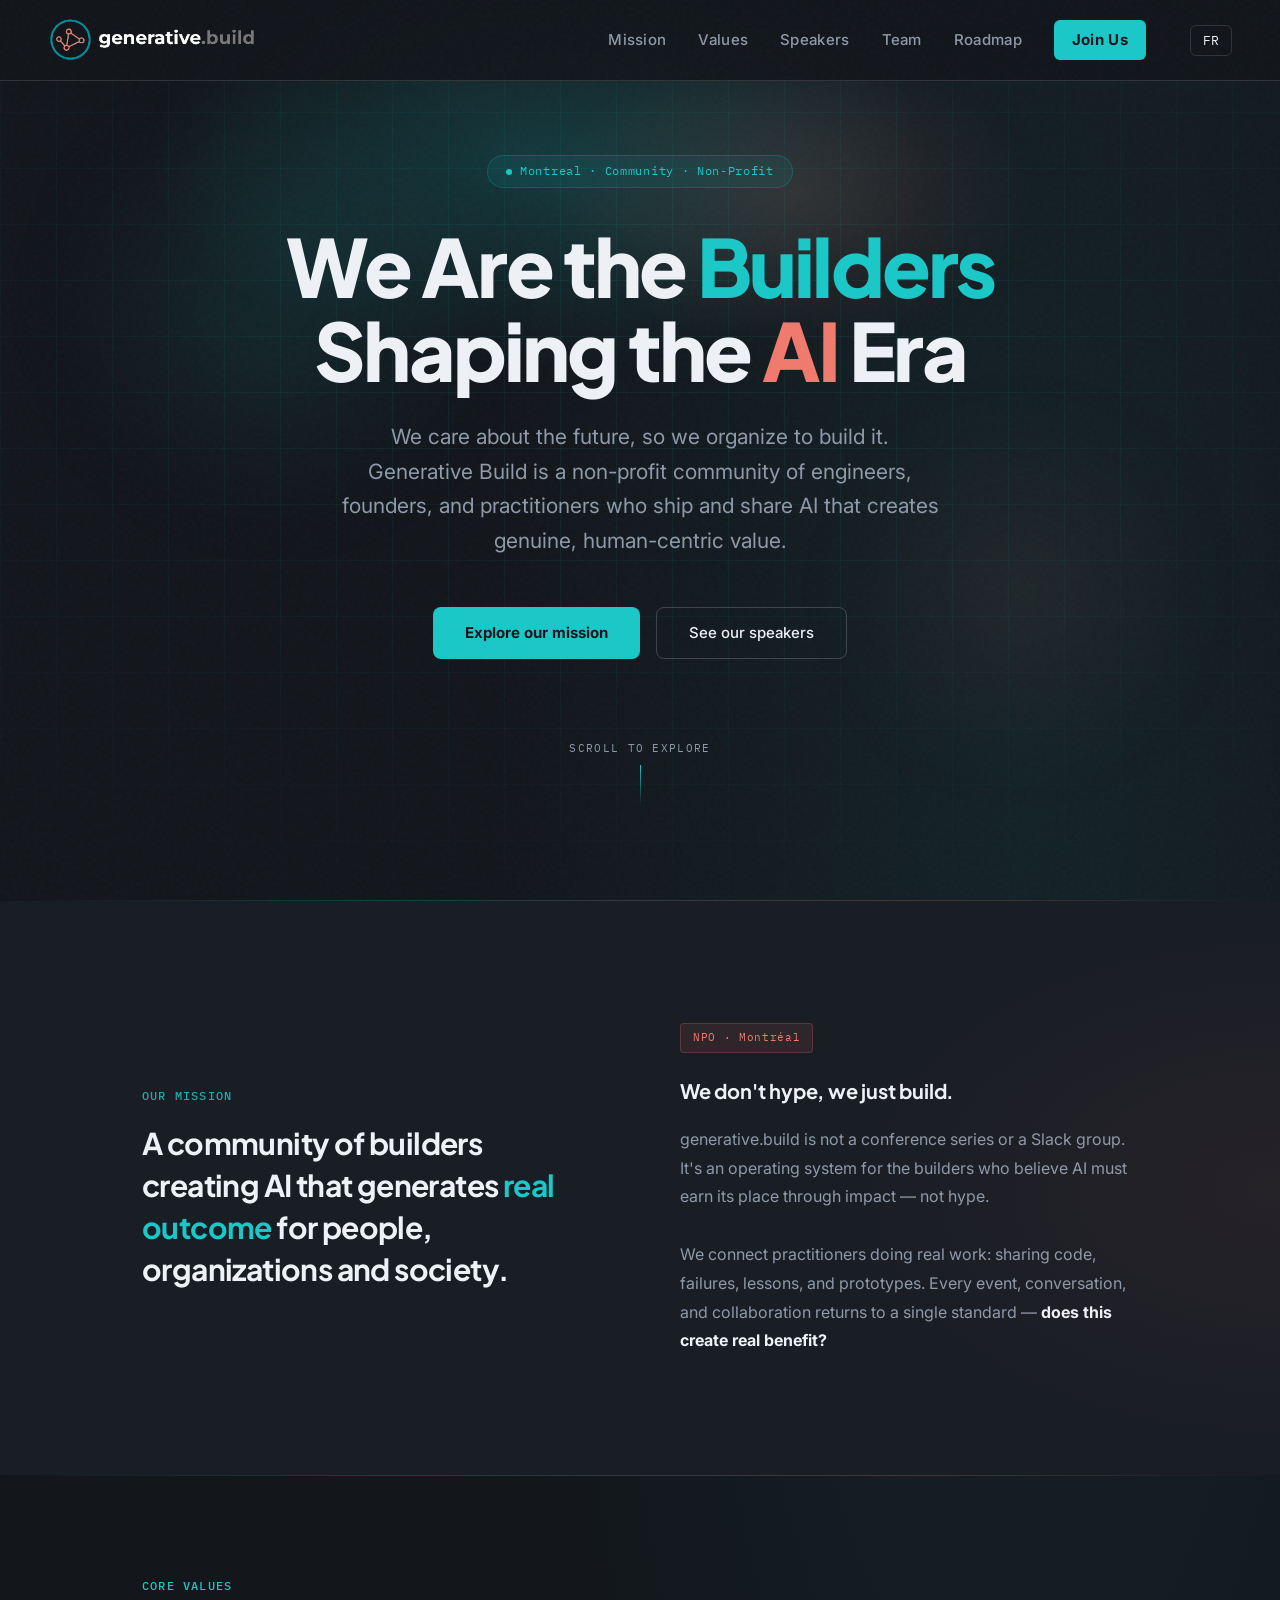
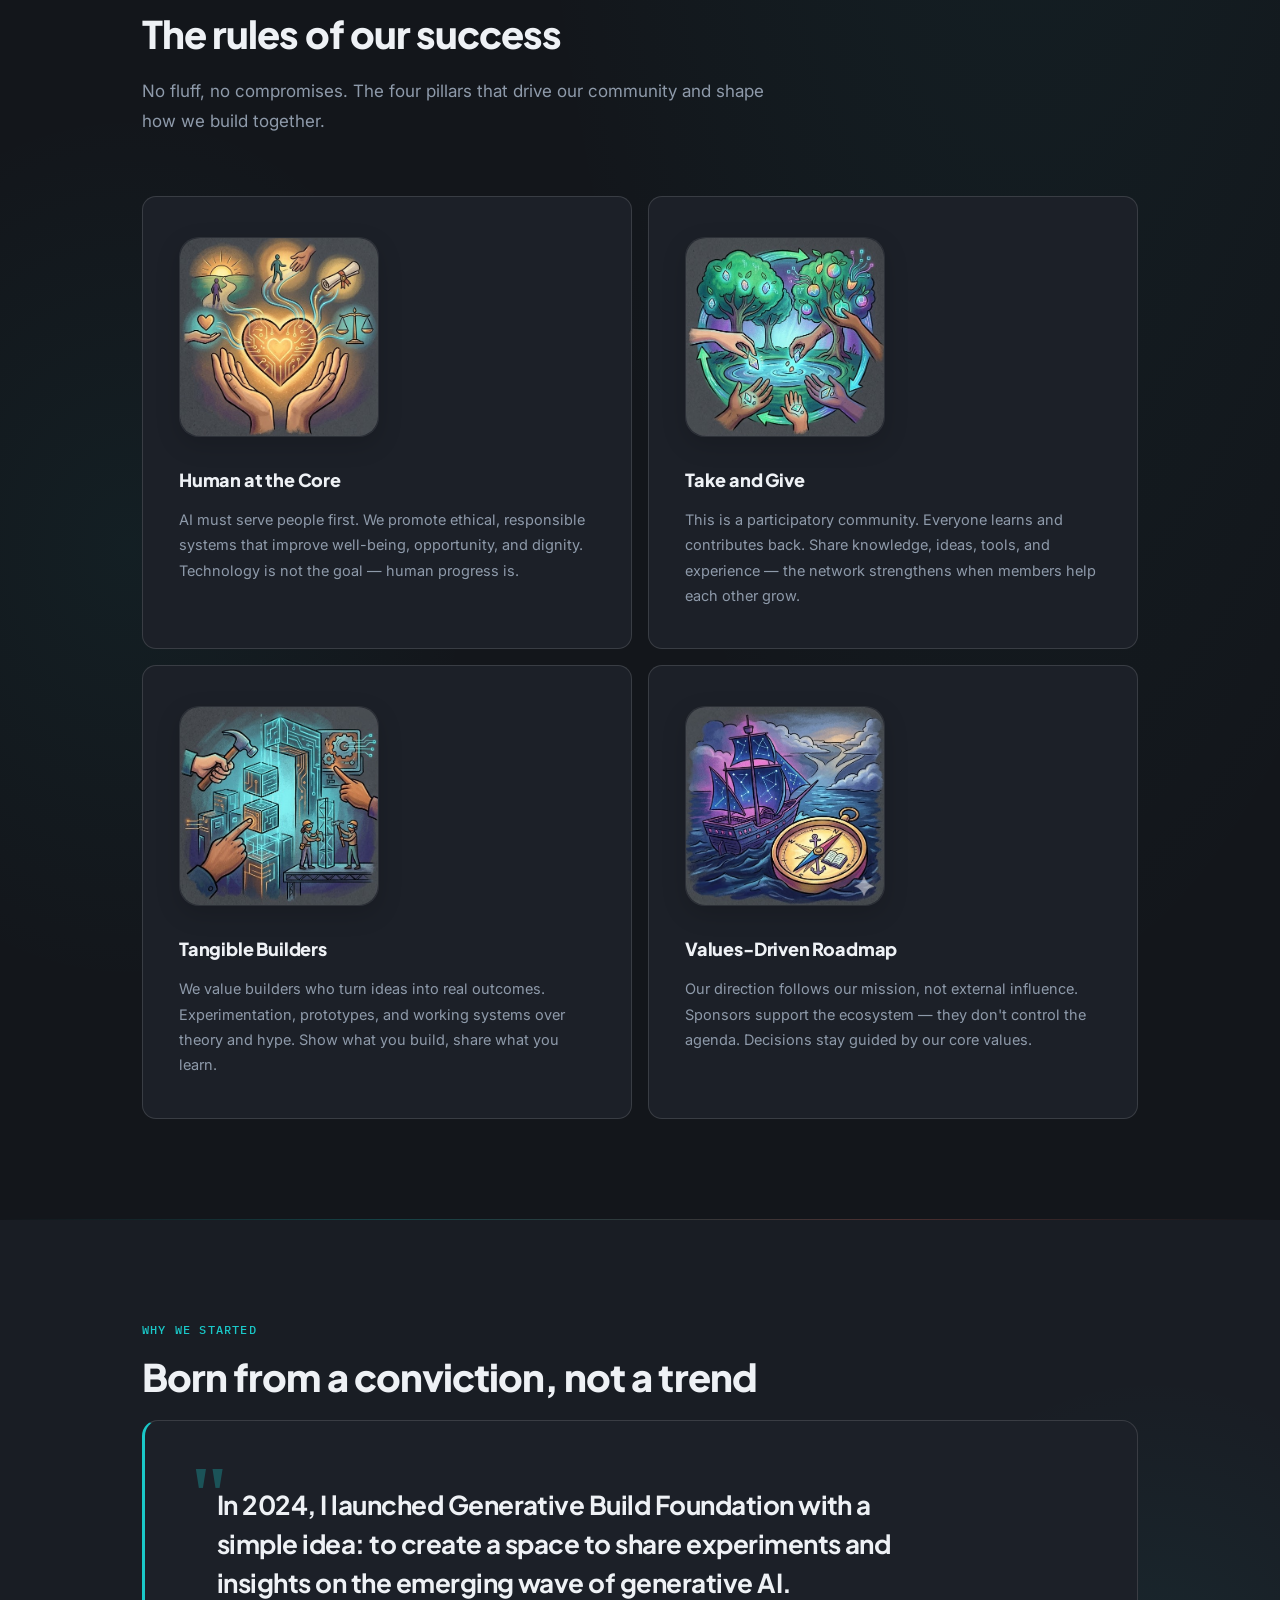
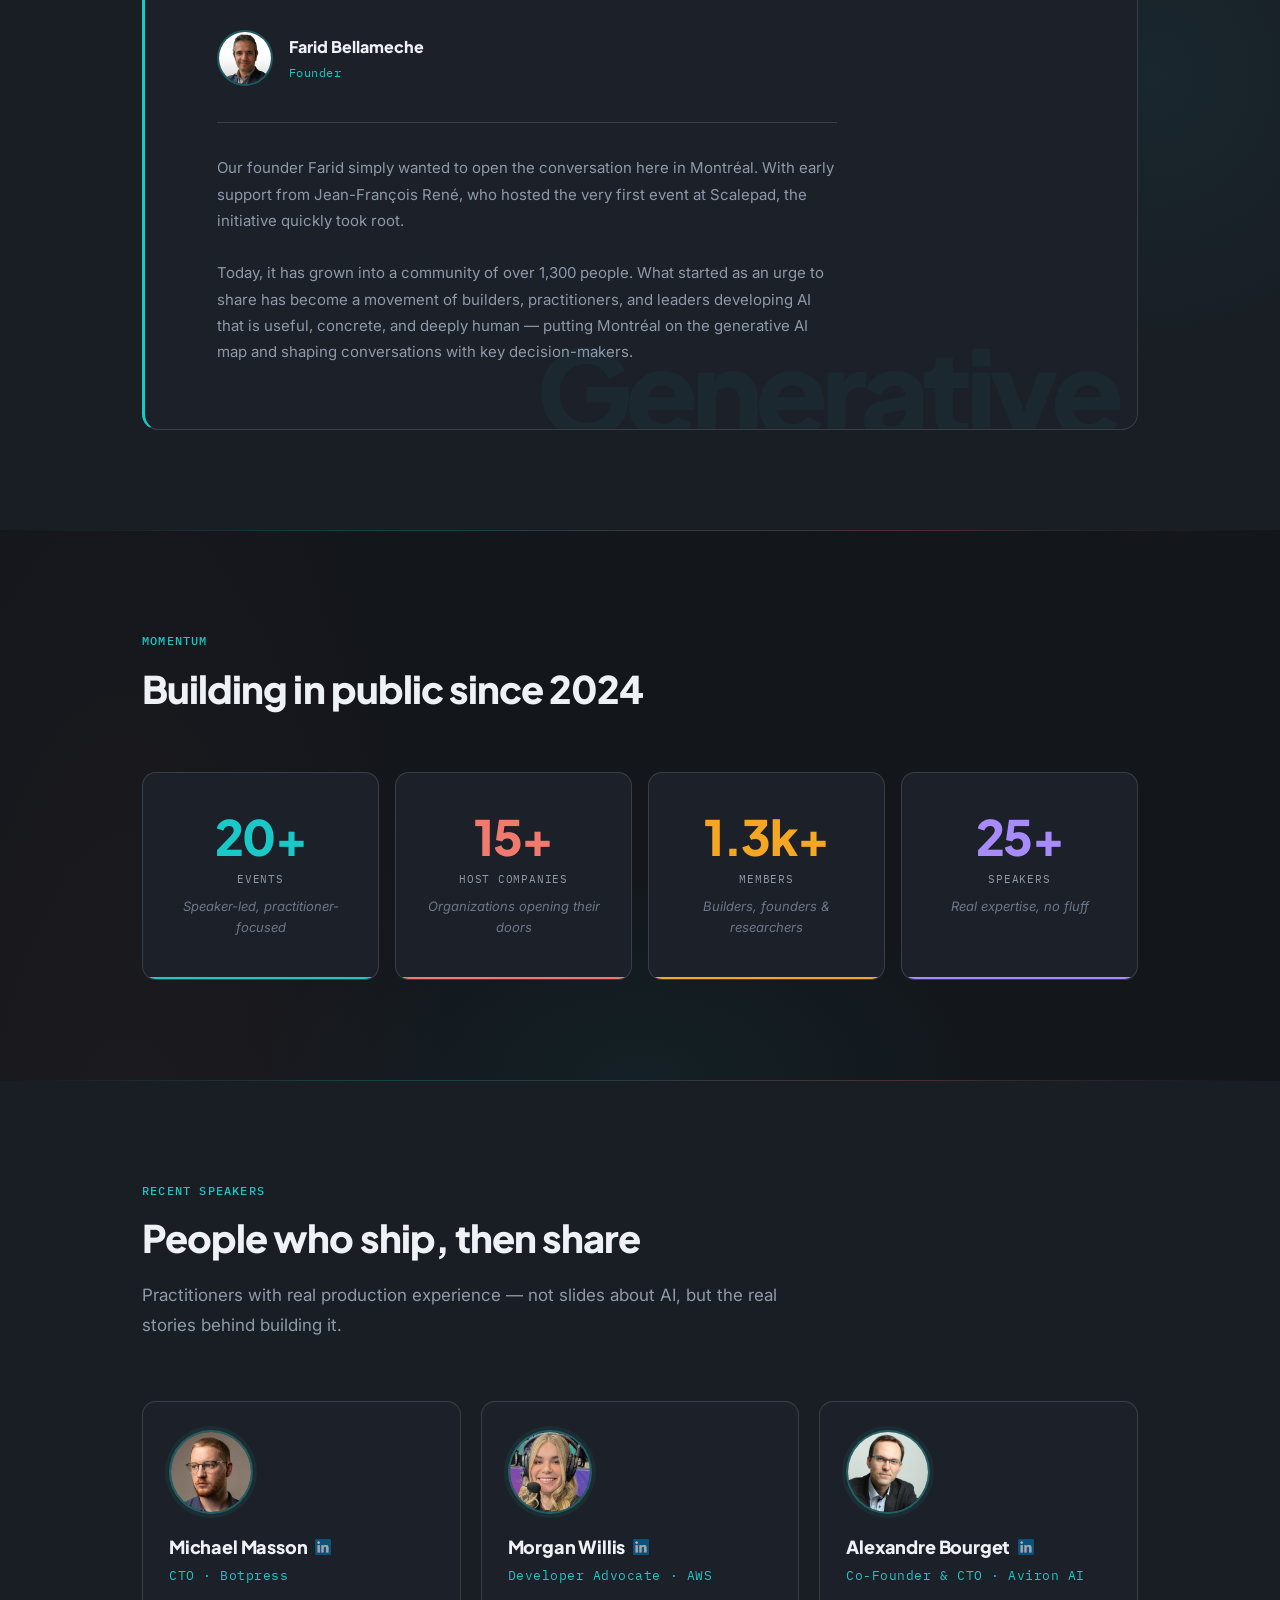
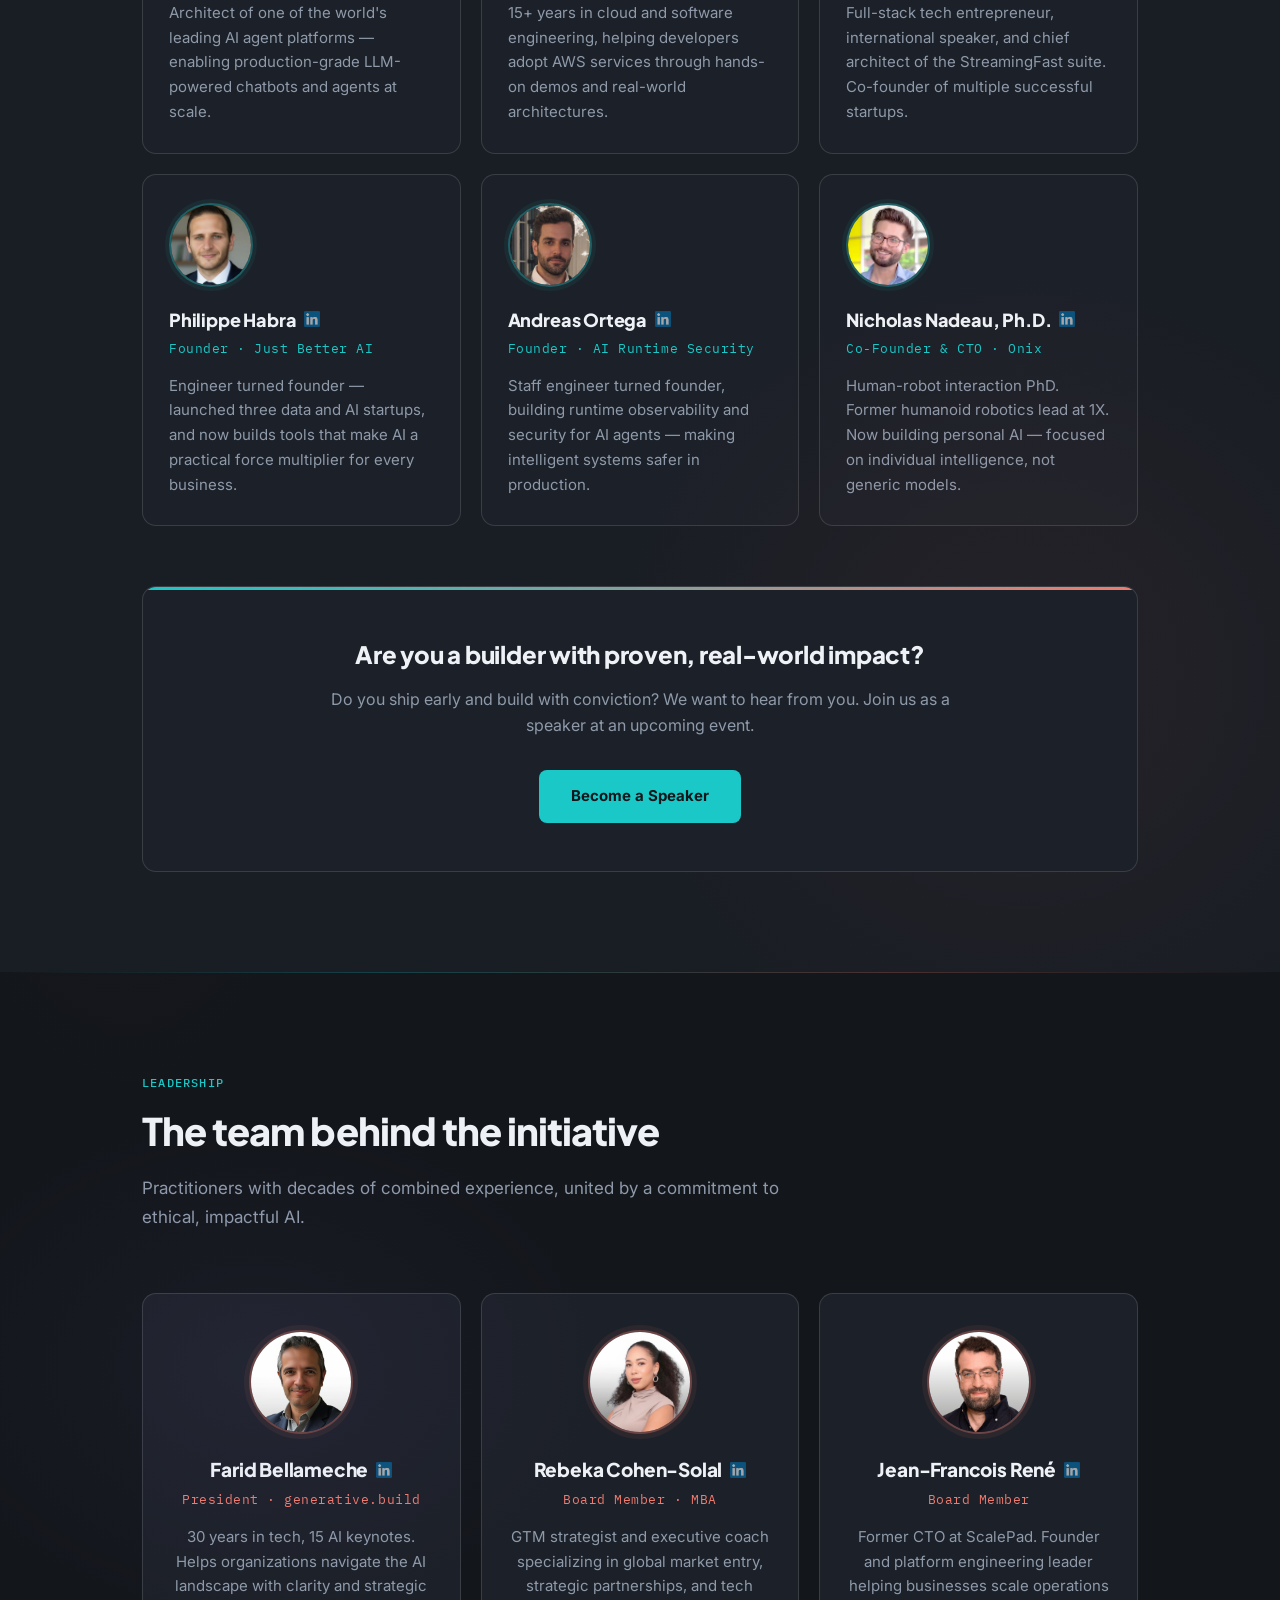
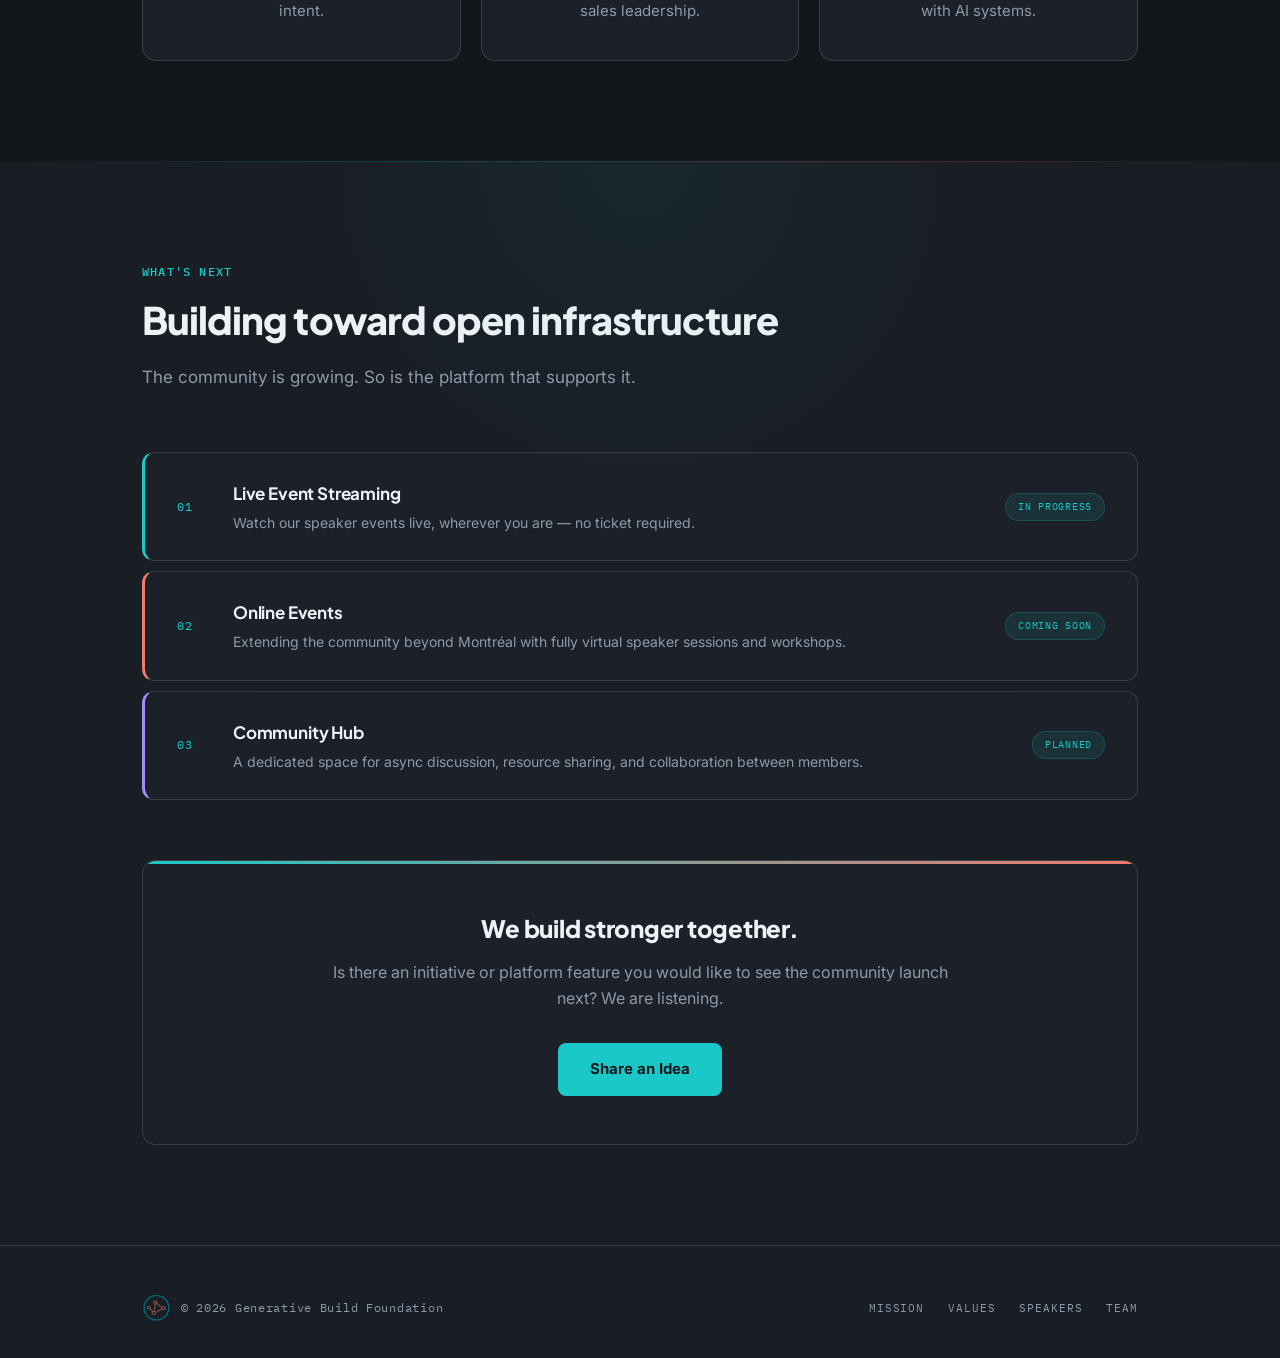
==== index.html @ c92c9252 "mod hereos text, fix french upper case" ====
<!DOCTYPE html>
<html lang="en">
<head>
<meta charset="UTF-8"/>
<meta name="viewport" content="width=device-width, initial-scale=1.0"/>
<title>Genereative Build Foundation — Build AI That Matters</title>
<link rel="preconnect" href="https://fonts.googleapis.com"/>
<link rel="preconnect" href="https://fonts.gstatic.com" crossorigin/>
<link href="https://fonts.googleapis.com/css2?family=Plus+Jakarta+Sans:wght@400;500;600;700;800&family=Inter:wght@300;400;500&family=IBM+Plex+Mono:wght@400;500&display=swap" rel="stylesheet"/>
<style>
  html[lang="en"] [data-fr] { display: none !important; }
  html[lang="fr"] [data-en] { display: none !important; }
  *, *::before, *::after { box-sizing: border-box; margin: 0; padding: 0; }

  :root {
    --bg:        #13161b;
    --surface:   #1c2028;
    --surface2:  #232830;
    --surface3:  #191d24;
    --teal:      #1ac8c8;
    --teal-dim:  #0e9090;
    --coral:     #f07a6e;
    --coral-dim: #c25a50;
    --amber:     #f5a623;
    --white:     #eef1f5;
    --muted:     #8e9aaa;
    --muted2:    #6b788a;
    --border:    rgba(255,255,255,0.08);
    --border-bright: rgba(255,255,255,0.13);
    --font-display: 'Plus Jakarta Sans', sans-serif;
    --font-body:    'Inter', sans-serif;
    --font-mono:    'IBM Plex Mono', monospace;
  }

  html { scroll-behavior: smooth; }

  body {
    background: var(--bg);
    background-image:
      radial-gradient(ellipse 70% 40% at 80% 10%, rgba(26,200,200,0.07) 0%, transparent 60%),
      radial-gradient(ellipse 50% 30% at 10% 60%, rgba(240,122,110,0.05) 0%, transparent 55%);
    color: var(--white);
    font-family: var(--font-body);
    font-size: 17px;
    line-height: 1.65;
    overflow-x: hidden;
  }

  /* ── NOISE LAYER ── */
  body::before {
    content: '';
    position: fixed; inset: 0;
    background-image: url("data:image/svg+xml,%3Csvg viewBox='0 0 256 256' xmlns='http://www.w3.org/2000/svg'%3E%3Cfilter id='n'%3E%3CfeTurbulence type='fractalNoise' baseFrequency='0.9' numOctaves='4' stitchTiles='stitch'/%3E%3C/filter%3E%3Crect width='100%25' height='100%25' filter='url(%23n)' opacity='1'/%3E%3C/svg%3E");
    opacity: 0.025;
    pointer-events: none;
    z-index: 9999;
  }

  /* ── NAV ── */
  nav {
    position: fixed; top: 0; left: 0; right: 0; z-index: 100;
    display: flex; align-items: center; justify-content: space-between;
    padding: 18px 48px;
    background: rgba(19,22,27,0.85);
    backdrop-filter: blur(20px);
    border-bottom: 1px solid var(--border-bright);
  }
  .nav-logo {
    display: flex; align-items: center; gap: 12px;
    text-decoration: none;
  }
  .nav-logo img { height: 44px; }
  .nav-links { display: flex; align-items: center; gap: 32px; }
  .nav-links a {
    color: var(--muted); font-size: 15px; font-weight: 500;
    text-decoration: none; letter-spacing: 0.02em;
    transition: color .2s; font-family: var(--font-body);
  }
  .nav-links a:hover { color: var(--white); }
  .nav-cta {
    background: var(--teal); color: var(--bg) !important;
    padding: 8px 18px; border-radius: 6px; font-weight: 700 !important;
  }
  .nav-cta:hover { background: #0ec5c5 !important; color: var(--bg) !important; }

  .nav-btn-lang {
    background: transparent; border: 1px solid var(--border-bright);
    color: var(--white); font-family: var(--font-mono); font-size: 13px;
    padding: 6px 12px; border-radius: 6px; cursor: pointer;
    transition: background .2s; margin-left: 12px;
  }
  .nav-btn-lang:hover { background: rgba(255,255,255,0.1); }
  
  .nav-toggle {
    display: none;
    background: transparent;
    border: none;
    color: var(--white);
    cursor: pointer;
    padding: 4px;
  }
  
  /* ── SECTION SCAFFOLDING ── */
  section { padding: 100px 0; }
  .container { max-width: 1060px; margin: 0 auto; padding: 0 32px; }
  .section-eyebrow {
    font-family: var(--font-mono);
    font-size: 12px; letter-spacing: 0.1em;
    text-transform: uppercase; color: var(--teal);
    margin-bottom: 16px; font-weight: 500;
    opacity: 0.85;
  }
  .section-title {
    font-family: var(--font-display);
    font-size: clamp(26px, 3.2vw, 38px);
    font-weight: 800; line-height: 1.18;
    letter-spacing: -0.025em;
    margin-bottom: 20px; color: var(--white);
  }
  .section-body {
    color: var(--muted); font-size: 17px; line-height: 1.75;
    max-width: 660px;
  }

  /* ── DIVIDER ── */
  .line-divider {
    width: 100%; height: 1px;
    background: linear-gradient(90deg, transparent, var(--teal) 30%, var(--coral) 70%, transparent);
    opacity: 0.25; margin: 0;
  }

  /* ═══════════════════════════════════ HERO ═══════════════════════════════════ */
  #hero {
    min-height: 100vh;
    display: flex; flex-direction: column; justify-content: center;
    padding: 140px 0 80px;
    position: relative; overflow: hidden;
  }
  .hero-grid-bg {
    position: absolute; inset: 0;
    background-image:
      linear-gradient(rgba(26,200,200,0.07) 1px, transparent 1px),
      linear-gradient(90deg, rgba(26,200,200,0.07) 1px, transparent 1px);
    background-size: 56px 56px;
    mask-image: radial-gradient(ellipse 90% 70% at 50% 40%, black 20%, transparent 100%);
    pointer-events: none;
  }
  .hero-glow {
    position: absolute; top: -160px; left: 50%; transform: translateX(-50%);
    width: 1000px; height: 640px;
    background:
      radial-gradient(ellipse 60% 50% at 40% 50%, rgba(26,200,200,0.2) 0%, transparent 65%),
      radial-gradient(ellipse 40% 40% at 65% 55%, rgba(240,122,110,0.14) 0%, transparent 60%);
    pointer-events: none;
  }
  .hero-inner { position: relative; text-align: center; }
  .hero-badge {
    display: inline-flex; align-items: center; gap: 8px;
    background: rgba(13,165,165,0.1); border: 1px solid rgba(13,165,165,0.3);
    color: var(--teal); font-family: var(--font-mono); font-size: 11.5px;
    letter-spacing: 0.06em; padding: 6px 18px; border-radius: 100px;
    margin-bottom: 36px; font-weight: 400; white-space: nowrap;
  }
  .hero-badge .pulse-dot { width: 6px; height: 6px; border-radius: 50%; background: var(--teal); animation: pulse 2s infinite; flex-shrink: 0; }
  @keyframes pulse {
    0%, 100% { opacity: 1; transform: scale(1); }
    50% { opacity: .4; transform: scale(.7); }
  }
  .hero-title {
    font-family: var(--font-display);
    font-size: clamp(44px, 6.5vw, 80px);
    font-weight: 800; line-height: 1.05;
    letter-spacing: -0.035em;
    margin-bottom: 28px;
  }
  .hero-title em { font-style: normal; color: var(--teal); }
  .hero-title .accent { color: var(--coral); }
  .hero-sub {
    font-size: clamp(17px, 2vw, 21px);
    color: var(--muted); max-width: 600px;
    margin: 0 auto 48px; line-height: 1.65;
  }
  .hero-actions { display: flex; gap: 16px; justify-content: center; flex-wrap: wrap; }
  .btn-primary {
    background: var(--teal); color: var(--bg);
    font-family: var(--font-body); font-weight: 700;
    font-size: 15px; padding: 14px 32px;
    border-radius: 8px; border: none; cursor: pointer;
    text-decoration: none; transition: background .2s, transform .15s;
    display: inline-block;
  }
  .btn-primary:hover { background: #0ec5c5; transform: translateY(-1px); }
  .btn-ghost {
    background: transparent; color: var(--white);
    font-family: var(--font-body); font-weight: 500;
    font-size: 15px; padding: 13px 32px;
    border-radius: 8px; border: 1px solid rgba(255,255,255,0.18); cursor: pointer;
    text-decoration: none; transition: border-color .2s, transform .15s;
    display: inline-block;
  }
  .btn-ghost:hover { border-color: rgba(255,255,255,0.45); transform: translateY(-1px); }
  .hero-scroll {
    margin-top: 80px; color: var(--muted);
    font-family: var(--font-mono); font-size: 11px; letter-spacing: 0.12em;
    text-transform: uppercase; display: flex; flex-direction: column;
    align-items: center; gap: 8px; animation: fadeIn 2s 1s both;
  }
  .hero-scroll::after {
    content: ''; width: 1px; height: 40px;
    background: linear-gradient(var(--teal), transparent);
  }
  @keyframes fadeIn { from { opacity: 0; } to { opacity: 1; } }

  /* ── HERO FLOATING ORBS ── */
  .hero-orb {
    position: absolute; border-radius: 50%;
    pointer-events: none; filter: blur(72px);
  }
  .hero-orb-1 {
    width: 340px; height: 340px;
    background: radial-gradient(circle, rgba(26,200,200,0.18) 0%, transparent 70%);
    top: 15%; left: 8%;
    animation: orbDrift1 14s ease-in-out infinite;
  }
  .hero-orb-2 {
    width: 260px; height: 260px;
    background: radial-gradient(circle, rgba(240,122,110,0.15) 0%, transparent 70%);
    bottom: 20%; right: 10%;
    animation: orbDrift2 18s ease-in-out infinite;
  }
  @keyframes orbDrift1 {
    0%, 100% { transform: translate(0, 0); }
    33%       { transform: translate(30px, -20px); }
    66%       { transform: translate(-15px, 25px); }
  }
  @keyframes orbDrift2 {
    0%, 100% { transform: translate(0, 0); }
    40%       { transform: translate(-25px, 20px); }
    70%       { transform: translate(20px, -15px); }
  }

  /* ═══════════════════════════════════ MISSION ═══════════════════════════════════ */
  #mission { padding: 120px 0; background: var(--surface3); position: relative; }
  #mission::before {
    content: ''; position: absolute; inset: 0; pointer-events: none;
    background: radial-gradient(ellipse 60% 80% at 100% 50%, rgba(240,122,110,0.06) 0%, transparent 60%);
  }
  .mission-layout {
    display: grid; grid-template-columns: 1fr 1fr; gap: 80px; align-items: center;
  }
  .mission-statement {
    font-family: var(--font-display);
    font-size: clamp(22px, 2.8vw, 30px);
    font-weight: 700; line-height: 1.4;
    color: var(--white); letter-spacing: -0.02em;
  }
  .mission-statement .hl { color: var(--teal); }
  .mission-right { color: var(--muted); font-size: 16px; line-height: 1.8; }
  .mission-tag {
    display: inline-block;
    background: rgba(232,114,106,0.1); border: 1px solid rgba(232,114,106,0.25);
    color: var(--coral); font-family: var(--font-mono); font-size: 11px;
    letter-spacing: 0.06em; padding: 4px 12px; border-radius: 4px; margin-bottom: 20px;
  }

  /* ═══════════════════════════════════ VALUES ═══════════════════════════════════ */
  #values { padding: 100px 0; position: relative; }
  #values::before {
    content: ''; position: absolute; inset: 0; pointer-events: none;
    background: radial-gradient(ellipse 50% 60% at 10% 50%, rgba(26,200,200,0.05) 0%, transparent 55%);
  }
  .values-grid {
    display: grid; grid-template-columns: 1fr 1fr; gap: 16px;
    margin-top: 60px;
  }
  .value-card {
    background: var(--surface); padding: 40px 36px;
    border: 1px solid var(--border-bright);
    border-radius: 14px;
    transition: background .3s, border-color .3s, transform .2s;
    position: relative; overflow: hidden;
  }
  .value-card::before {
    content: ''; position: absolute; top: 0; left: 0; right: 0; height: 2px;
    background: linear-gradient(90deg, var(--teal), var(--coral));
    opacity: 0; transition: opacity .3s;
  }
  .value-card:hover { background: var(--surface2); border-color: rgba(26,200,200,0.25); transform: translateY(-2px); }
  .value-card:hover::before { opacity: 1; }
  .value-icon {
    width: 200px; height: 200px; margin-bottom: 28px;
    border-radius: 20px;
    display: flex; align-items: center; justify-content: center;
    background: rgba(255,255,255,0.02);
    border: 1px solid rgba(255,255,255,0.06);
    box-shadow: 0 8px 24px rgba(0,0,0,0.15);
  }
  .value-icon img {
    width: 100%; height: 100%; object-fit: cover;
    border-radius: inherit;
  }
  .value-name {
    font-family: var(--font-display); font-size: 18px; font-weight: 800;
    letter-spacing: -0.01em; margin-bottom: 12px; color: var(--white);
  }
  .value-desc { color: var(--muted); font-size: 14.5px; line-height: 1.75; }

  /* ═══════════════════════════════════ ORIGIN ═══════════════════════════════════ */
  #origin { padding: 100px 0; background: var(--surface3); position: relative; }
  #origin::before {
    content: ''; position: absolute; inset: 0; pointer-events: none;
    background: radial-gradient(ellipse 40% 60% at 90% 50%, rgba(26,200,200,0.06) 0%, transparent 55%);
  }
  .origin-inner {
    background: var(--surface);
    border: 1px solid var(--border-bright);
    border-left: 3px solid var(--teal);
    border-radius: 16px; padding: 64px 72px;
    position: relative; overflow: hidden;
  }
  .origin-inner::after {
    content: 'Generative';
    font-family: var(--font-display); font-size: 120px; font-weight: 800;
    color: rgba(26,200,200,0.05); position: absolute;
    right: 20px; bottom: -20px; line-height: 1; pointer-events: none;
    letter-spacing: -0.06em; white-space: nowrap;
  }
  .origin-quote {
    font-family: var(--font-display); font-size: clamp(20px, 2.5vw, 26px);
    font-weight: 700; line-height: 1.5; color: var(--white);
    letter-spacing: -0.02em; max-width: 700px;
    position: relative; z-index: 1;
  }
  .origin-quote::before {
    content: '"'; font-size: 80px; color: var(--teal); opacity: 0.3;
    line-height: 0; position: absolute; top: 10px; left: -30px;
    font-family: Georgia, serif;
  }
  .origin-author {
    display: flex; align-items: center; gap: 16px;
    margin-top: 28px; position: relative; z-index: 1;
  }
  .origin-avatar {
    width: 56px; height: 56px; border-radius: 50%;
    border: 2px solid rgba(26,200,200,0.35);
    object-fit: cover;
  }
  .origin-author-name {
    font-family: var(--font-display); font-size: 16px; font-weight: 800;
    color: var(--white); margin-bottom: 2px;
  }
  .origin-author-role {
    font-family: var(--font-mono); font-size: 12px; color: var(--teal);
    letter-spacing: 0.04em;
  }
  .origin-caption {
    margin-top: 36px; padding-top: 32px; border-top: 1px solid var(--border-bright);
    color: var(--muted); font-size: 15px;
    line-height: 1.75; max-width: 620px; position: relative; z-index: 1;
  }

  /* ═══════════════════════════════════ IMPACT ═══════════════════════════════════ */
  #impact { padding: 100px 0; position: relative; }
  #impact::before {
    content: ''; position: absolute; inset: 0; pointer-events: none;
    background: radial-gradient(ellipse 50% 70% at 50% 100%, rgba(26,200,200,0.06) 0%, transparent 60%);
  }
  .stats-grid {
    display: grid; grid-template-columns: repeat(4, 1fr); gap: 16px;
    margin-top: 60px;
  }
  .stat-card {
    background: var(--surface);
    border: 1px solid var(--border-bright);
    border-radius: 14px;
    padding: 40px 28px;
    text-align: center; transition: background .3s, transform .2s;
    position: relative; overflow: hidden;
  }
  .stat-card:hover { background: var(--surface2); transform: translateY(-3px); }
  .stat-num {
    font-family: var(--font-display); font-size: clamp(36px, 3.8vw, 50px);
    font-weight: 800; line-height: 1;
    letter-spacing: -0.03em; margin-bottom: 8px;
  }
  .stat-card:nth-child(1) .stat-num { color: var(--teal); }
  .stat-card:nth-child(2) .stat-num { color: var(--coral); }
  .stat-card:nth-child(3) .stat-num { color: var(--amber); }
  .stat-card:nth-child(4) .stat-num { color: #a78bfa; }
  .stat-label {
    font-family: var(--font-mono); font-size: 11px; letter-spacing: 0.07em;
    text-transform: uppercase; color: var(--muted);
  }
  .stat-tagline {
    font-size: 13px; color: var(--muted2);
    margin-top: 8px; font-style: italic;
  }

  /* ═══════════════════════════════════ SPEAKERS ═══════════════════════════════════ */
  #speakers { padding: 100px 0; background: var(--surface3); position: relative; }
  #speakers::before {
    content: ''; position: absolute; inset: 0; pointer-events: none;
    background: radial-gradient(ellipse 60% 50% at 80% 80%, rgba(240,122,110,0.06) 0%, transparent 55%);
  }
  .speakers-grid {
    display: grid; grid-template-columns: repeat(3, 1fr); gap: 20px;
    margin-top: 60px;
  }
  .speaker-card {
    background: var(--surface); border: 1px solid var(--border-bright);
    border-radius: 14px; padding: 28px 26px;
    transition: border-color .3s, transform .22s, box-shadow .22s;
    display: flex; flex-direction: column;
    text-decoration: none; color: inherit;
  }
  .speaker-card:hover {
    border-color: rgba(26,200,200,0.4);
    transform: translateY(-4px);
    box-shadow: 0 16px 40px rgba(0,0,0,0.25);
  }
  .speaker-avatar {
    width: 84px; height: 84px; border-radius: 50%;
    border: 2px solid rgba(26,200,200,0.35);
    margin-bottom: 18px; overflow: hidden;
    background: var(--surface2);
    display: flex; align-items: center; justify-content: center;
    position: relative; flex-shrink: 0;
    box-shadow: 0 0 0 4px rgba(26,200,200,0.07);
  }
  .speaker-avatar-placeholder {
    width: 100%; height: 100%;
    background: linear-gradient(135deg, rgba(26,200,200,0.18), rgba(240,122,110,0.18));
    display: flex; align-items: center; justify-content: center;
  }
  .speaker-avatar-initials {
    font-family: var(--font-display); font-size: 20px; font-weight: 800;
    color: var(--teal);
  }
  .speaker-name {
    font-family: var(--font-display); font-size: 18px; font-weight: 800;
    color: var(--white); letter-spacing: -0.01em; margin-bottom: 4px;
    display: flex; align-items: center; gap: 8px;
  }
  .speaker-role {
    font-family: var(--font-mono); font-size: 13px; color: var(--teal);
    letter-spacing: 0.04em; margin-bottom: 14px;
  }
  .speaker-bio {
    font-size: 15px; color: var(--muted); line-height: 1.65;
    flex: 1;
  }

  /* ═══════════════════════════════════ BOARD ═══════════════════════════════════ */
  #board { padding: 100px 0; position: relative; }
  #board::before {
    content: ''; position: absolute; inset: 0; pointer-events: none;
    background: radial-gradient(ellipse 50% 60% at 20% 50%, rgba(167,139,250,0.05) 0%, transparent 55%);
  }
  .board-grid {
    display: grid; grid-template-columns: repeat(3, 1fr); gap: 20px;
    margin-top: 60px;
  }
  .board-card {
    background: var(--surface); border: 1px solid var(--border-bright);
    border-radius: 14px; padding: 36px 28px;
    transition: border-color .3s, transform .22s, box-shadow .22s;
    text-align: center; display: block;
    text-decoration: none; color: inherit;
  }
  .board-card:hover {
    border-color: rgba(240,122,110,0.4);
    transform: translateY(-4px);
    box-shadow: 0 16px 40px rgba(0,0,0,0.25);
  }
  .board-avatar {
    width: 104px; height: 104px; border-radius: 50%;
    border: 2px solid rgba(240,122,110,0.35);
    margin: 0 auto 20px; overflow: hidden;
    background: var(--surface2);
    display: flex; align-items: center; justify-content: center;
    position: relative;
    box-shadow: 0 0 0 5px rgba(240,122,110,0.07);
  }
  .board-avatar-inner {
    width: 100%; height: 100%;
    background: linear-gradient(135deg, rgba(240,122,110,0.18), rgba(26,200,200,0.12));
    display: flex; align-items: center; justify-content: center;
  }
  .board-initials {
    font-family: var(--font-display); font-size: 26px; font-weight: 800;
    color: var(--coral);
  }
  .board-name {
    font-family: var(--font-display); font-size: 19px; font-weight: 800;
    color: var(--white); letter-spacing: -0.01em; margin-bottom: 4px;
    display: flex; align-items: center; justify-content: center; gap: 8px;
  }
  .board-title {
    font-family: var(--font-mono); font-size: 13px; color: var(--coral);
    letter-spacing: 0.04em; margin-bottom: 14px;
  }
  .board-bio { font-size: 15px; color: var(--muted); line-height: 1.65; }

  /* Photo slot instructions */
  .photo-hint {
    position: absolute; inset: 0; border-radius: 50%;
    display: flex; align-items: center; justify-content: center;
    background: rgba(0,0,0,0.55); opacity: 0;
    transition: opacity .2s; font-size: 10px;
    color: var(--white); text-align: center; padding: 6px;
    font-family: var(--font-mono); letter-spacing: 0.04em;
    line-height: 1.3;
  }
  .board-card:hover .photo-hint,
  .speaker-card:hover .photo-hint { opacity: 1; }

  /* LinkedIn Icon */
  .ln-icon { width: 16px; height: 16px; opacity: 0.6; transition: opacity .2s, transform .2s; }
  .speaker-card:hover .ln-icon, .board-card:hover .ln-icon { opacity: 1; transform: scale(1.1); }

  /* ── SPEAKER CTA ── */
  .speaker-cta {
    margin-top: 60px;
    background: var(--surface);
    border: 1px solid var(--border-bright);
    border-radius: 14px;
    padding: 48px;
    text-align: center;
    position: relative;
    overflow: hidden;
  }
  .speaker-cta::before {
    content: ''; position: absolute; top: 0; left: 0; right: 0; height: 3px;
    background: linear-gradient(90deg, var(--teal), var(--coral));
  }
  .speaker-cta h3 {
    font-family: var(--font-display); font-size: clamp(20px, 2.5vw, 24px); font-weight: 800;
    color: var(--white); margin-bottom: 12px; letter-spacing: -0.01em;
  }
  .speaker-cta p {
    color: var(--muted); font-size: 16px; line-height: 1.6; max-width: 640px;
    margin: 0 auto 32px;
  }

  /* ═══════════════════════════════════ ROADMAP ═══════════════════════════════════ */
  #roadmap { padding: 100px 0; background: var(--surface3); position: relative; }
  #roadmap::before {
    content: ''; position: absolute; inset: 0; pointer-events: none;
    background: radial-gradient(ellipse 50% 60% at 50% 0%, rgba(26,200,200,0.06) 0%, transparent 55%);
  }
  .roadmap-list {
    margin-top: 60px; display: flex; flex-direction: column; gap: 10px;
  }
  .roadmap-item {
    background: var(--surface); border: 1px solid var(--border-bright);
    border-radius: 12px; padding: 26px 32px;
    display: flex; align-items: center; gap: 28px;
    transition: background .3s, border-color .3s, transform .2s;
    cursor: default;
  }
  .roadmap-item:hover { background: var(--surface2); border-color: rgba(26,200,200,0.25); transform: translateX(4px); }
  .roadmap-num {
    font-family: var(--font-mono); font-size: 12px; color: var(--teal);
    letter-spacing: 0.06em; flex-shrink: 0; width: 28px;
  }
  .roadmap-content { flex: 1; }
  .roadmap-title {
    font-family: var(--font-display); font-size: 17px; font-weight: 700;
    color: var(--white); letter-spacing: -0.01em; margin-bottom: 4px;
  }
  .roadmap-desc { font-size: 14px; color: var(--muted); }
  .roadmap-badge {
    font-family: var(--font-mono); font-size: 10px; letter-spacing: 0.07em;
    text-transform: uppercase; padding: 5px 12px; border-radius: 100px;
    background: rgba(26,200,200,0.1); border: 1px solid rgba(26,200,200,0.2);
    color: var(--teal); flex-shrink: 0;
  }

  /* ═══════════════════════════════════ FOOTER ═══════════════════════════════════ */
  footer {
    border-top: 1px solid var(--border-bright);
    padding: 48px 0 36px;
    background: var(--surface3);
  }
  .footer-inner {
    display: flex; align-items: center; justify-content: space-between;
    flex-wrap: wrap; gap: 20px;
  }
  .footer-logo { display: flex; align-items: center; gap: 10px; }
  .footer-logo img { height: 28px; opacity: 0.7; }
  .footer-copy {
    font-family: var(--font-mono); font-size: 12px; color: var(--muted);
    letter-spacing: 0.06em;
  }
  .footer-links { display: flex; gap: 24px; }
  .footer-links a {
    font-family: var(--font-mono); font-size: 11px; color: var(--muted);
    text-decoration: none; letter-spacing: 0.08em; text-transform: uppercase;
    transition: color .2s;
  }
  .footer-links a:hover { color: var(--teal); }

  /* ═══════════════════════════════════ PHOTO PLACEHOLDER TOOLTIP ═══════════════════════════════════ */
  .avatar-wrap { position: relative; }

  /* ═══════════════════════════════════ RESPONSIVE ═══════════════════════════════════ */
  @media (max-width: 768px) {
    nav { padding: 16px 24px; }
    .nav-toggle { display: block; }
    .nav-links {
      position: absolute; top: 100%; left: 0; right: 0;
      background: rgba(19,22,27,0.95); backdrop-filter: blur(20px);
      flex-direction: column; padding: 24px; gap: 24px;
      border-bottom: 1px solid var(--border-bright);
      display: none;
    }
    .nav-links.active { display: flex; }
    .mission-layout { grid-template-columns: 1fr; gap: 40px; }
    .values-grid { grid-template-columns: 1fr; }
    .stats-grid { grid-template-columns: repeat(2, 1fr); }
    .speakers-grid { grid-template-columns: 1fr; }
    .board-grid { grid-template-columns: 1fr 1fr; }
    .origin-inner { padding: 40px 28px; }
    .origin-inner::after { font-size: 60px; right: 0; bottom: 0; }
    section { padding: 70px 0; }
  }
  @media (max-width: 520px) {
    .board-grid { grid-template-columns: 1fr; }
  }

  /* ── SCROLL REVEAL ── */
  .reveal {
    opacity: 0; transform: translateY(28px);
    transition: opacity .65s ease, transform .65s ease;
  }
  .reveal.visible { opacity: 1; transform: none; }

  /* ── STAGGERED CARD CHILDREN ── */
  .stagger-children > * {
    opacity: 0; transform: translateY(20px);
    transition: opacity .5s ease, transform .5s ease;
  }
  .stagger-children.visible > *:nth-child(1) { opacity: 1; transform: none; transition-delay: 0ms; }
  .stagger-children.visible > *:nth-child(2) { opacity: 1; transform: none; transition-delay: 80ms; }
  .stagger-children.visible > *:nth-child(3) { opacity: 1; transform: none; transition-delay: 160ms; }
  .stagger-children.visible > *:nth-child(4) { opacity: 1; transform: none; transition-delay: 240ms; }
  .stagger-children.visible > *:nth-child(5) { opacity: 1; transform: none; transition-delay: 320ms; }
  .stagger-children.visible > *:nth-child(6) { opacity: 1; transform: none; transition-delay: 400ms; }

  /* roadmap left accent per status */
  .roadmap-item:nth-child(1) { border-left: 3px solid var(--teal); }
  .roadmap-item:nth-child(2) { border-left: 3px solid var(--coral); }
  .roadmap-item:nth-child(3) { border-left: 3px solid #a78bfa; }

  /* per-card count bar colour */
  .stat-card:nth-child(1) .count-bar { background: var(--teal); }
  .stat-card:nth-child(2) .count-bar { background: var(--coral); }
  .stat-card:nth-child(3) .count-bar { background: var(--amber); }
  .stat-card:nth-child(4) .count-bar { background: #a78bfa; }
  .stat-num { transition: color .3s; }
  .stat-card { overflow: hidden; }
  .stat-card .count-bar {
    position: absolute; bottom: 0; left: 0; height: 2px;
    background: linear-gradient(90deg, var(--teal), var(--coral));
    width: 0; transition: width 1.2s ease;
  }
  .stat-card { position: relative; }
  .stat-card.counted .count-bar { width: 100%; }
</style>
</head>
<body>

<!-- NAV -->
<nav>
  <a href="#" class="nav-logo">
    <img src="./assets/logo-dark.png" alt="generative.build"/>
  </a>
  <div class="nav-links" id="nav-links">
    <a href="#mission"><span data-en>Mission</span><span data-fr>Mission</span></a>
    <a href="#values"><span data-en>Values</span><span data-fr>Valeurs</span></a>
    <a href="#speakers"><span data-en>Speakers</span><span data-fr>Conférenciers</span></a>
    <a href="#board"><span data-en>Team</span><span data-fr>Équipe</span></a>
    <a href="#roadmap"><span data-en>Roadmap</span><span data-fr>Feuille de route</span></a>
    <a href="mailto:faridautomatic@gmail.com" class="nav-cta"><span data-en>Join Us</span><span data-fr>Rejoignez-nous</span></a>
    <button id="lang-toggle" class="nav-btn-lang">FR</button>
  </div>
  <button class="nav-toggle" id="nav-toggle" aria-label="Toggle menu">
    <svg width="24" height="24" viewBox="0 0 24 24" fill="none" stroke="currentColor" stroke-width="2" stroke-linecap="round" stroke-linejoin="round">
      <line x1="3" y1="12" x2="21" y2="12"></line>
      <line x1="3" y1="6" x2="21" y2="6"></line>
      <line x1="3" y1="18" x2="21" y2="18"></line>
    </svg>
  </button>
</nav>

<!-- HERO -->
<section id="hero">
  <div class="hero-grid-bg"></div>
  <div class="hero-glow"></div>
  <div class="hero-orb hero-orb-1"></div>
  <div class="hero-orb hero-orb-2"></div>
  <div class="container">
    <div class="hero-inner">
      <div class="hero-badge">
        <span class="pulse-dot"></span> <span data-en>Montreal · Community · Non-Profit</span><span data-fr>Montréal · Communauté · OBNL</span>
      </div>
      <h1 class="hero-title">
        <span data-en>We Are the <em>Builders</em><br/>Shaping the <span class="accent">AI</span> Era</span>
        <span data-fr>Nous sommes les <em>bâtisseurs</em><br/>qui façonnent l'ère de <span class="accent">l'IA</span></span>
      </h1>
      <p class="hero-sub">
        <span data-en>We care about the future, so we organize to build it. Generative Build is a non-profit community of engineers, founders, and practitioners who ship and share AI that creates genuine, human-centric value.</span>
        <span data-fr>L'avenir nous tient à cœur, alors nous nous organisons pour le bâtir. Generative Build est une communauté à but non lucratif d'ingénieurs et de fondateurs développant et partageant une IA qui crée une véritable valeur humaine.</span>
      </p>
      <div class="hero-actions">
        <a href="#mission" class="btn-primary"><span data-en>Explore our mission</span><span data-fr>Découvrir notre mission</span></a>
        <a href="#speakers" class="btn-ghost"><span data-en>See our speakers</span><span data-fr>Voir nos conférenciers</span></a>
      </div>
      <div class="hero-scroll"><span data-en>scroll to explore</span><span data-fr>défiler pour explorer</span></div>
    </div>
  </div>
</section>

<div class="line-divider"></div>

<!-- MISSION -->
<section id="mission">
  <div class="container">
    <div class="mission-layout">
      <div>
        <div class="section-eyebrow"><span data-en>Our Mission</span><span data-fr>Notre Mission</span></div>
        <h2 class="mission-statement">
          <span data-en>A community of builders creating AI that generates <span class="hl">real outcome</span> for people, organizations and society.</span>
          <span data-fr>Une communauté de bâtisseurs créant une IA qui génère des <span class="hl">résultats réels</span> pour les personnes, les organisations et la société.</span>
        </h2>
      </div>
      <div class="mission-right">
        <div class="mission-tag"><span data-en>NPO · Montréal</span><span data-fr>OBNL · Montréal</span></div>
        <h3 style="color: var(--white); font-family: var(--font-display); font-size: 20px; font-weight: 700; margin-bottom: 16px; letter-spacing: -0.01em;">
          <span data-en>We don't hype, we just build.</span>
          <span data-fr>On ne fait pas de hype, on bâtit.</span>
        </h3>
        <p>
          <span data-en>generative.build is not a conference series or a Slack group. It's an operating system for the builders who believe AI must earn its place through impact — not hype.</span>
          <span data-fr>generative.build n'est pas une série de conférences ou un groupe Slack. C'est un système d'exploitation pour les bâtisseurs qui croient que l'IA doit gagner sa place par son impact — et non par le battage médiatique (hype).</span>
        </p>
        <br/>
        <p>
          <span data-en>We connect practitioners doing real work: sharing code, failures, lessons, and prototypes. Every event, conversation, and collaboration returns to a single standard — <strong style="color:var(--white)">does this create real benefit?</strong></span>
          <span data-fr>Nous connectons des praticiens qui font un travail réel : partager du code, des échecs, des leçons et des prototypes. Chaque événement, conversation et collaboration ramène à une seule exigence — <strong style="color:var(--white)">est-ce que cela crée un bénéfice réel ?</strong></span>
        </p>
      </div>
    </div>
  </div>
</section>

<div class="line-divider"></div>

<!-- VALUES -->
<section id="values">
  <div class="container">
    <div class="section-eyebrow reveal"><span data-en>Core Values</span><span data-fr>Valeurs Fondamentales</span></div>
    <h2 class="section-title reveal"><span data-en>The rules of our success</span><span data-fr>Les règles de notre succès</span></h2>
    <p class="section-body reveal"><span data-en>No fluff, no compromises. The four pillars that drive our community and shape how we build together.</span><span data-fr>Sans artifice, sans compromis. Les quatre piliers qui propulsent notre communauté et façonnent notre façon de bâtir ensemble.</span></p>
    <div class="values-grid stagger-children reveal">
      <div class="value-card">
        <div class="value-icon"><img src="./assets/human.png" alt="Human at the Core" /></div>
        <div class="value-name"><span data-en>Human at the Core</span><span data-fr>L'Humain au Centre</span></div>
        <p class="value-desc"><span data-en>AI must serve people first. We promote ethical, responsible systems that improve well-being, opportunity, and dignity. Technology is not the goal — human progress is.</span><span data-fr>L'IA doit d'abord servir les gens. Nous promouvons des systèmes éthiques et responsables qui améliorent le bien-être, les opportunités et la dignité. La technologie n'est pas le but — le progrès humain l'est.</span></p>
      </div>
      <div class="value-card">
        <div class="value-icon"><img src="./assets/take-give.png" alt="Take and Give" /></div>
        <div class="value-name"><span data-en>Take and Give</span><span data-fr>Recevoir et Donner</span></div>
        <p class="value-desc"><span data-en>This is a participatory community. Everyone learns and contributes back. Share knowledge, ideas, tools, and experience — the network strengthens when members help each other grow.</span><span data-fr>C'est une communauté participative. Chacun apprend et redonne. Partagez vos connaissances, idées, outils et expériences — le réseau se renforce quand les membres s'entraident pour grandir.</span></p>
      </div>
      <div class="value-card">
        <div class="value-icon"><img src="./assets/builder.png" alt="Tangible Builders" /></div>
        <div class="value-name"><span data-en>Tangible Builders</span><span data-fr>Bâtisseurs Concrets</span></div>
        <p class="value-desc"><span data-en>We value builders who turn ideas into real outcomes. Experimentation, prototypes, and working systems over theory and hype. Show what you build, share what you learn.</span><span data-fr>Nous valorisons les bâtisseurs qui transforment des idées en résultats. L'expérimentation, les prototypes et les systèmes fonctionnels priment sur la théorie et le battage médiatique. Montrez ce que vous construisez, partagez ce que vous apprenez.</span></p>
      </div>
      <div class="value-card">
        <div class="value-icon"><img src="./assets/roadmap.png" alt="Values-Driven Roadmap" /></div>
        <div class="value-name"><span data-en>Values-Driven Roadmap</span><span data-fr>Feuille de Route Guidée par les Valeurs</span></div>
        <p class="value-desc"><span data-en>Our direction follows our mission, not external influence. Sponsors support the ecosystem — they don't control the agenda. Decisions stay guided by our core values.</span><span data-fr>Notre direction suit notre mission, pas les influences externes. Les commanditaires soutiennent l'écosystème — ils ne contrôlent pas l'agenda. Les décisions restent guidées par nos valeurs fondamentales.</span></p>
      </div>
    </div>
  </div>
</section>

<div class="line-divider"></div>

<!-- ORIGIN -->
<section id="origin">
  <div class="container">
    <div class="section-eyebrow reveal"><span data-en>Why We Started</span><span data-fr>Pourquoi Nous Avons Commencé</span></div>
    <h2 class="section-title reveal"><span data-en>Born from a conviction, not a trend</span><span data-fr>Né d'une conviction, pas d'une tendance</span></h2>
    <div class="origin-inner reveal">
      <p class="origin-quote">
        <span data-en>In 2024, I launched Generative Build Foundation with a simple idea: to create a space to share experiments and insights on the emerging wave of generative AI.</span>
        <span data-fr>En 2024, j’ai lancé la Fondation Generative Build avec une idée simple : créer un espace pour partager, avec mes pairs, ce que je voyais émerger et les expérimentations que je menais autour de cette nouvelle vague qu’est l’IA générative.</span>
      </p>
      <div class="origin-author">
        <img src="./assets/farid.png" alt="Farid Bellameche" class="origin-avatar" />
        <div>
          <div class="origin-author-name">Farid Bellameche</div>
          <div class="origin-author-role"><span data-en>Founder</span><span data-fr>Fondateur</span></div>
        </div>
      </div>
      <p class="origin-caption">
        <span data-en>Our founder Farid simply wanted to open the conversation here in Montréal. With early support from Jean-François René, who hosted the very first event at Scalepad, the initiative quickly took root.
        <br/><br/>
        Today, it has grown into a community of over 1,300 people. What started as an urge to share has become a movement of builders, practitioners, and leaders developing AI that is useful, concrete, and deeply human — putting Montréal on the generative AI map and shaping conversations with key decision-makers.</span>
        <span data-fr>Au tout début, je n’avais pas vraiment de tribune, mais j’avais la conviction qu’il fallait ouvrir la conversation ici, à Montréal. Dès les premiers pas, Jean-François René a cru au projet et a accueilli notre tout premier événement chez Scalepad.
        <br/><br/>
        Aujourd’hui, cette initiative est devenue une communauté de plus de 1300 personnes. Ce qui était au départ un élan de partage est devenu un véritable mouvement de bâtisseurs, de praticiens et de leaders qui veulent développer une IA utile, concrète et profondément humaine. Mon ambition était de mettre Montréal sur la map de l’IA générative — et la croissance de la communauté, ainsi que les échanges que nous avons maintenant avec des décideurs, montrent que cette vision prend vie.</span>
      </p>
    </div>
  </div>
</section>

<div class="line-divider"></div>

<!-- IMPACT STATS -->
<section id="impact">
  <div class="container">
    <div class="section-eyebrow reveal"><span data-en>Momentum</span><span data-fr>Momentum</span></div>
    <h2 class="section-title reveal"><span data-en>Building in public since 2024</span><span data-fr>Bâtir en public depuis 2024</span></h2>
    <div class="stats-grid stagger-children reveal">
      <div class="stat-card">
        <div class="stat-num" data-target="20" data-suffix="+">0+</div>
        <div class="stat-label"><span data-en>Events</span><span data-fr>Événements</span></div>
        <div class="stat-tagline"><span data-en>Speaker-led, practitioner-focused</span><span data-fr>Menés par des conférenciers, axés sur la pratique</span></div>
        <div class="count-bar"></div>
      </div>
      <div class="stat-card">
        <div class="stat-num" data-target="15" data-suffix="+">0+</div>
        <div class="stat-label"><span data-en>Host Companies</span><span data-fr>Entreprises Hôtes</span></div>
        <div class="stat-tagline"><span data-en>Organizations opening their doors</span><span data-fr>Des organisations qui ouvrent leurs portes</span></div>
        <div class="count-bar"></div>
      </div>
      <div class="stat-card">
        <div class="stat-num" data-target="1300" data-suffix="+">0+</div>
        <div class="stat-label"><span data-en>Members</span><span data-fr>Membres</span></div>
        <div class="stat-tagline"><span data-en>Builders, founders &amp; researchers</span><span data-fr>Bâtisseurs, fondateurs et chercheurs</span></div>
        <div class="count-bar"></div>
      </div>
      <div class="stat-card">
        <div class="stat-num" data-target="25" data-suffix="+">0+</div>
        <div class="stat-label"><span data-en>Speakers</span><span data-fr>Conférenciers</span></div>
        <div class="stat-tagline"><span data-en>Real expertise, no fluff</span><span data-fr>Une véritable expertise, sans artifice</span></div>
        <div class="count-bar"></div>
      </div>
    </div>
  </div>
</section>

<div class="line-divider"></div>

<!-- SPEAKERS -->
<section id="speakers">
  <div class="container">
    <div class="section-eyebrow reveal"><span data-en>Recent Speakers</span><span data-fr>Conférenciers Récents</span></div>
    <h2 class="section-title reveal"><span data-en>People who ship, then share</span><span data-fr>Des gens qui livrent, puis partagent</span></h2>
    <p class="section-body reveal"><span data-en>Practitioners with real production experience — not slides about AI, but the real stories behind building it.</span><span data-fr>Des praticiens avec une réelle expérience de production — pas de présentations théoriques sur l'IA, mais les vraies histoires derrière sa construction.</span></p>
    <div class="speakers-grid stagger-children reveal">

      <!-- Speaker 1 -->
      <a href="https://www.linkedin.com/in/michaelmasson55/" target="_blank" rel="noopener noreferrer" class="speaker-card">
        <div class="avatar-wrap">
          <div class="speaker-avatar">
            <img src="./assets/michael-masson.png" alt="Michael Masson" style="width: 100%; height: 100%; object-fit: cover;" />
          </div>
        </div>
        <div class="speaker-name">Michael Masson <img src="./assets/ln.png" alt="LinkedIn" class="ln-icon" /></div>
        <div class="speaker-role">CTO · Botpress</div>
        <p class="speaker-bio"><span data-en>Architect of one of the world's leading AI agent platforms — enabling production-grade LLM-powered chatbots and agents at scale.</span><span data-fr>Architecte de l'une des principales plateformes d'agents IA au monde — permettant la création de chatbots et d'agents alimentés par des LLM à grande échelle et de niveau production.</span></p>
      </a>

      <!-- Speaker 2 -->
      <a href="https://www.linkedin.com/in/morganwilliscloud/" target="_blank" rel="noopener noreferrer" class="speaker-card">
        <div class="avatar-wrap">
          <div class="speaker-avatar">
            <img src="./assets/morgan-willis.png" alt="Morgan Willis" style="width: 100%; height: 100%; object-fit: cover;" />
          </div>
        </div>
        <div class="speaker-name">Morgan Willis <img src="./assets/ln.png" alt="LinkedIn" class="ln-icon" /></div>
        <div class="speaker-role"><span data-en>Developer Advocate</span><span data-fr>Avocate pour les développeurs</span> · AWS</div>
        <p class="speaker-bio"><span data-en>15+ years in cloud and software engineering, helping developers adopt AWS services through hands-on demos and real-world architectures.</span><span data-fr>Plus de 15 ans en cloud et ingénierie logicielle, aidant les développeurs à adopter les services AWS grâce à des démonstrations pratiques et des architectures du monde réel.</span></p>
      </a>

      <!-- Speaker 3 -->
      <a href="https://www.linkedin.com/in/alexandrebourget/" target="_blank" rel="noopener noreferrer" class="speaker-card">
        <div class="avatar-wrap">
          <div class="speaker-avatar">
            <img src="./assets/alexandre-bourget.jpeg" alt="Alexandre Bourget" style="width: 100%; height: 100%; object-fit: cover;" />
          </div>
        </div>
        <div class="speaker-name">Alexandre Bourget <img src="./assets/ln.png" alt="LinkedIn" class="ln-icon" /></div>
        <div class="speaker-role"><span data-en>Co-Founder & CTO</span><span data-fr>Co-fondateur et CTO</span> · Aviron AI</div>
        <p class="speaker-bio"><span data-en>Full-stack tech entrepreneur, international speaker, and chief architect of the StreamingFast suite. Co-founder of multiple successful startups.</span><span data-fr>Entrepreneur tech full-stack, conférencier international et architecte en chef de la suite StreamingFast. Co-fondateur de multiples startups à succès.</span></p>
      </a>

      <!-- Speaker 4 -->
      <a href="https://www.linkedin.com/in/philippe-habra-68410510a/" target="_blank" rel="noopener noreferrer" class="speaker-card">
        <div class="avatar-wrap">
          <div class="speaker-avatar">
            <img src="./assets/philippe-habra.png" alt="Philippe Habra" style="width: 100%; height: 100%; object-fit: cover;" />
          </div>
        </div>
        <div class="speaker-name">Philippe Habra <img src="./assets/ln.png" alt="LinkedIn" class="ln-icon" /></div>
        <div class="speaker-role"><span data-en>Founder</span><span data-fr>Fondateur</span> · Just Better AI</div>
        <p class="speaker-bio"><span data-en>Engineer turned founder — launched three data and AI startups, and now builds tools that make AI a practical force multiplier for every business.</span><span data-fr>Ingénieur devenu fondateur — a lancé trois startups en données et IA, et construit maintenant des outils qui font de l'IA un véritable multiplicateur de force pratique pour chaque entreprise.</span></p>
      </a>

      <!-- Speaker 5 -->
      <a href="https://www.linkedin.com/in/andreas-ortega-127965353/" target="_blank" rel="noopener noreferrer" class="speaker-card">
        <div class="avatar-wrap">
          <div class="speaker-avatar">
            <img src="./assets/andreas-ortega.png" alt="Andreas Ortega" style="width: 100%; height: 100%; object-fit: cover;" />
          </div>
        </div>
        <div class="speaker-name">Andreas Ortega <img src="./assets/ln.png" alt="LinkedIn" class="ln-icon" /></div>
        <div class="speaker-role"><span data-en>Founder</span><span data-fr>Fondateur</span> · AI Runtime Security</div>
        <p class="speaker-bio"><span data-en>Staff engineer turned founder, building runtime observability and security for AI agents — making intelligent systems safer in production.</span><span data-fr>Ingénieur principal devenu fondateur, développant l'observabilité et la sécurité d'exécution pour les agents IA — rendant les systèmes intelligents plus sûrs en production.</span></p>
      </a>

      <!-- Speaker 6 -->
      <a href="https://www.linkedin.com/in/engnadeau/" target="_blank" rel="noopener noreferrer" class="speaker-card">
        <div class="avatar-wrap">
          <div class="speaker-avatar">
            <img src="./assets/nicholas-nadeau.png" alt="Nicholas Nadeau, Ph.D." style="width: 100%; height: 100%; object-fit: cover;" />
          </div>
        </div>
        <div class="speaker-name">Nicholas Nadeau, Ph.D. <img src="./assets/ln.png" alt="LinkedIn" class="ln-icon" /></div>
        <div class="speaker-role"><span data-en>Co-Founder & CTO</span><span data-fr>Co-fondateur et CTO</span> · Onix</div>
        <p class="speaker-bio"><span data-en>Human-robot interaction PhD. Former humanoid robotics lead at 1X. Now building personal AI — focused on individual intelligence, not generic models.</span><span data-fr>Doctorat en interaction humain-robot. Ancien responsable de la robotique humanoïde chez 1X. Construit maintenant une IA personnelle — axée sur l'intelligence individuelle, et non sur des modèles génériques.</span></p>
      </a>

    </div>
    
    <div class="speaker-cta reveal">
      <h3>
        <span data-en>Are you a builder with proven, real-world impact?</span>
        <span data-fr>Êtes-vous un bâtisseur avec un impact réel et prouvé ?</span>
      </h3>
      <p>
        <span data-en>Do you ship early and build with conviction? We want to hear from you. Join us as a speaker at an upcoming event.</span>
        <span data-fr>Vous livrez tôt et bâtissez avec conviction ? Nous voulons vous entendre. Rejoignez-nous comme conférencier lors d'un prochain événement.</span>
      </p>
      <a href="mailto:faridautomatic@gmail.com" class="btn-primary"><span data-en>Become a Speaker</span><span data-fr>Devenir Conférencier</span></a>
    </div>
  </div>
</section>

<div class="line-divider"></div>

<!-- BOARD -->
<section id="board">
  <div class="container">
    <div class="section-eyebrow reveal"><span data-en>Leadership</span><span data-fr>Leadership</span></div>
    <h2 class="section-title reveal"><span data-en>The team behind the initiative</span><span data-fr>L'équipe derrière l'initiative</span></h2>
    <p class="section-body reveal"><span data-en>Practitioners with decades of combined experience, united by a commitment to ethical, impactful AI.</span><span data-fr>Des praticiens avec des décennies d'expérience combinée, unis par un engagement envers une IA éthique et impactante.</span></p>
    <div class="board-grid stagger-children reveal">

      <a href="https://www.linkedin.com/in/farid-bellameche-6606332/" target="_blank" rel="noopener noreferrer" class="board-card">
        <div class="avatar-wrap" style="text-align:center;">
          <div class="board-avatar">
            <img src="./assets/farid.png" alt="Farid Bellameche" style="width: 100%; height: 100%; object-fit: cover;" />
          </div>
        </div>
        <div class="board-name">Farid Bellameche <img src="./assets/ln.png" alt="LinkedIn" class="ln-icon" /></div>
        <div class="board-title"><span data-en>President</span><span data-fr>Président</span> · generative.build</div>
        <p class="board-bio"><span data-en>30 years in tech, 15 AI keynotes. Helps organizations navigate the AI landscape with clarity and strategic intent.</span><span data-fr>30 ans dans la tech, 15 conférences (keynotes) sur l'IA. Aide les organisations à naviguer dans le paysage de l'IA avec clarté et intention stratégique.</span></p>
      </a>

      <a href="https://www.linkedin.com/in/rebekacohensolal/" target="_blank" rel="noopener noreferrer" class="board-card">
        <div class="avatar-wrap" style="text-align:center;">
          <div class="board-avatar">
            <img src="./assets/rebeka-cohen-solal.png" alt="Rebeka Cohen-Solal" style="width: 100%; height: 100%; object-fit: cover;" />
          </div>
        </div>
        <div class="board-name">Rebeka Cohen-Solal <img src="./assets/ln.png" alt="LinkedIn" class="ln-icon" /></div>
        <div class="board-title"><span data-en>Board Member</span><span data-fr>Membre du Conseil</span> · MBA</div>
        <p class="board-bio"><span data-en>GTM strategist and executive coach specializing in global market entry, strategic partnerships, and tech sales leadership.</span><span data-fr>Stratège GTM et coach exécutive spécialisée dans l'entrée sur les marchés mondiaux, les partenariats stratégiques et le leadership des ventes technologiques.</span></p>
      </a>

      <a href="https://www.linkedin.com/in/renejf/" target="_blank" rel="noopener noreferrer" class="board-card">
        <div class="avatar-wrap" style="text-align:center;">
          <div class="board-avatar">
            <img src="./assets/jf-rene.png" alt="Jean-Francois René" style="width: 100%; height: 100%; object-fit: cover;" />
          </div>
        </div>
        <div class="board-name">Jean-Francois René <img src="./assets/ln.png" alt="LinkedIn" class="ln-icon" /></div>
        <div class="board-title"><span data-en>Board Member</span><span data-fr>Membre du Conseil</span></div>
        <p class="board-bio"><span data-en>Former CTO at ScalePad. Founder and platform engineering leader helping businesses scale operations with AI systems.</span><span data-fr>Ancien CTO chez ScalePad. Fondateur et leader en ingénierie de plateformes aidant les entreprises à faire évoluer leurs opérations avec des systèmes d'IA.</span></p>
      </a>

    </div>
  </div>
</section>

<div class="line-divider"></div>

<!-- ROADMAP -->
<section id="roadmap">
  <div class="container">
    <div class="section-eyebrow reveal"><span data-en>What's Next</span><span data-fr>À Venir</span></div>
    <h2 class="section-title reveal"><span data-en>Building toward open infrastructure</span><span data-fr>Vers une infrastructure ouverte</span></h2>
    <p class="section-body reveal"><span data-en>The community is growing. So is the platform that supports it.</span><span data-fr>La communauté grandit. Tout comme la plateforme qui la soutient.</span></p>
    <div class="roadmap-list reveal">
      <div class="roadmap-item">
        <div class="roadmap-num">01</div>
        <div class="roadmap-content">
          <div class="roadmap-title"><span data-en>Live Event Streaming</span><span data-fr>Diffusion d'Événements en Direct</span></div>
          <p class="roadmap-desc"><span data-en>Watch our speaker events live, wherever you are — no ticket required.</span><span data-fr>Regardez nos événements en direct, où que vous soyez — aucun billet requis.</span></p>
        </div>
        <div class="roadmap-badge"><span data-en>In progress</span><span data-fr>En cours</span></div>
      </div>
      <div class="roadmap-item">
        <div class="roadmap-num">02</div>
        <div class="roadmap-content">
          <div class="roadmap-title"><span data-en>Online Events</span><span data-fr>Événements en Ligne</span></div>
          <p class="roadmap-desc"><span data-en>Extending the community beyond Montréal with fully virtual speaker sessions and workshops.</span><span data-fr>Étendre la communauté au-delà de Montréal avec des sessions de conférenciers et des ateliers entièrement virtuels.</span></p>
        </div>
        <div class="roadmap-badge"><span data-en>Coming soon</span><span data-fr>Bientôt disponible</span></div>
      </div>
      <div class="roadmap-item">
        <div class="roadmap-num">03</div>
        <div class="roadmap-content">
          <div class="roadmap-title"><span data-en>Community Hub</span><span data-fr>Hub Communautaire</span></div>
          <p class="roadmap-desc"><span data-en>A dedicated space for async discussion, resource sharing, and collaboration between members.</span><span data-fr>Un espace dédié pour les discussions asynchrones, le partage de ressources et la collaboration entre les membres.</span></p>
        </div>
        <div class="roadmap-badge"><span data-en>Planned</span><span data-fr>Planifié</span></div>
      </div>
    </div>
    
    <div class="speaker-cta reveal">
      <h3>
        <span data-en>We build stronger together.</span>
        <span data-fr>Nous bâtissons plus fort ensemble.</span>
      </h3>
      <p>
        <span data-en>Is there an initiative or platform feature you would like to see the community launch next? We are listening.</span>
        <span data-fr>Y a-t-il une initiative ou une fonctionnalité que vous aimeriez voir la communauté lancer prochainement ? Nous sommes à l'écoute.</span>
      </p>
      <a href="mailto:faridautomatic@gmail.com" class="btn-primary"><span data-en>Share an Idea</span><span data-fr>Partager une Idée</span></a>
    </div>

  </div>
</section>

<!-- FOOTER -->
<footer>
  <div class="container">
    <div class="footer-inner">
      <div class="footer-logo">
        <img src="./assets/logo-shape.png" alt="generative.build"/>
        <span class="footer-copy"><span data-en>© 2026 Generative Build Foundation</span><span data-fr>© 2025 Fondation Generative Build</span></span>
      </div>
      <div class="footer-links">
        <a href="#mission"><span data-en>Mission</span><span data-fr>Mission</span></a>
        <a href="#values"><span data-en>Values</span><span data-fr>Valeurs</span></a>
        <a href="#speakers"><span data-en>Speakers</span><span data-fr>Conférenciers</span></a>
        <a href="#board"><span data-en>Team</span><span data-fr>Équipe</span></a>
      </div>
    </div>
  </div>
</footer>

<script>
  // ── Scroll reveal + stagger
  const observer = new IntersectionObserver((entries) => {
    entries.forEach(e => {
      if (e.isIntersecting) {
        e.target.classList.add('visible');
        observer.unobserve(e.target);
      }
    });
  }, { threshold: 0.1, rootMargin: '0px 0px -40px 0px' });

  document.querySelectorAll('.reveal').forEach(el => observer.observe(el));

  // ── Counter animation
  function animateCount(el) {
    const target = parseInt(el.dataset.target, 10);
    const suffix = el.dataset.suffix || '';
    const duration = 1400;
    const start = performance.now();

    function format(n) {
      return n >= 1000 ? (n / 1000).toFixed(1).replace('.0','') + 'k' : Math.round(n).toString();
    }

    function step(now) {
      const elapsed = now - start;
      const progress = Math.min(elapsed / duration, 1);
      // Ease out cubic
      const eased = 1 - Math.pow(1 - progress, 3);
      el.textContent = format(eased * target) + suffix;
      if (progress < 1) requestAnimationFrame(step);
      else el.textContent = format(target) + suffix;
    }
    requestAnimationFrame(step);
  }

  const statsObserver = new IntersectionObserver((entries) => {
    entries.forEach(e => {
      if (e.isIntersecting) {
        // trigger count bar
        e.target.classList.add('counted');
        // animate number
        const num = e.target.querySelector('.stat-num[data-target]');
        if (num) animateCount(num);
        statsObserver.unobserve(e.target);
      }
    });
  }, { threshold: 0.4 });

  document.querySelectorAll('.stat-card').forEach(el => statsObserver.observe(el));

  // ── Language Toggle
  const langToggle = document.getElementById('lang-toggle');
  let currentLang = 'en';

  langToggle.addEventListener('click', () => {
    currentLang = currentLang === 'en' ? 'fr' : 'en';
    document.documentElement.lang = currentLang;
    langToggle.textContent = currentLang === 'en' ? 'FR' : 'EN';
  });

  // ── Mobile Nav Toggle
  const navToggle = document.getElementById('nav-toggle');
  const navLinks = document.getElementById('nav-links');
  
  navToggle.addEventListener('click', () => {
    navLinks.classList.toggle('active');
  });

  // Close nav on click
  navLinks.querySelectorAll('a').forEach(link => {
    link.addEventListener('click', () => {
      navLinks.classList.remove('active');
    });
  });

  // Close nav on click outside
  document.addEventListener('click', (event) => {
    if (navLinks.classList.contains('active') && !navToggle.contains(event.target) && !navLinks.contains(event.target)) {
      navLinks.classList.remove('active');
    }
  });
</script>
</body>
</html>
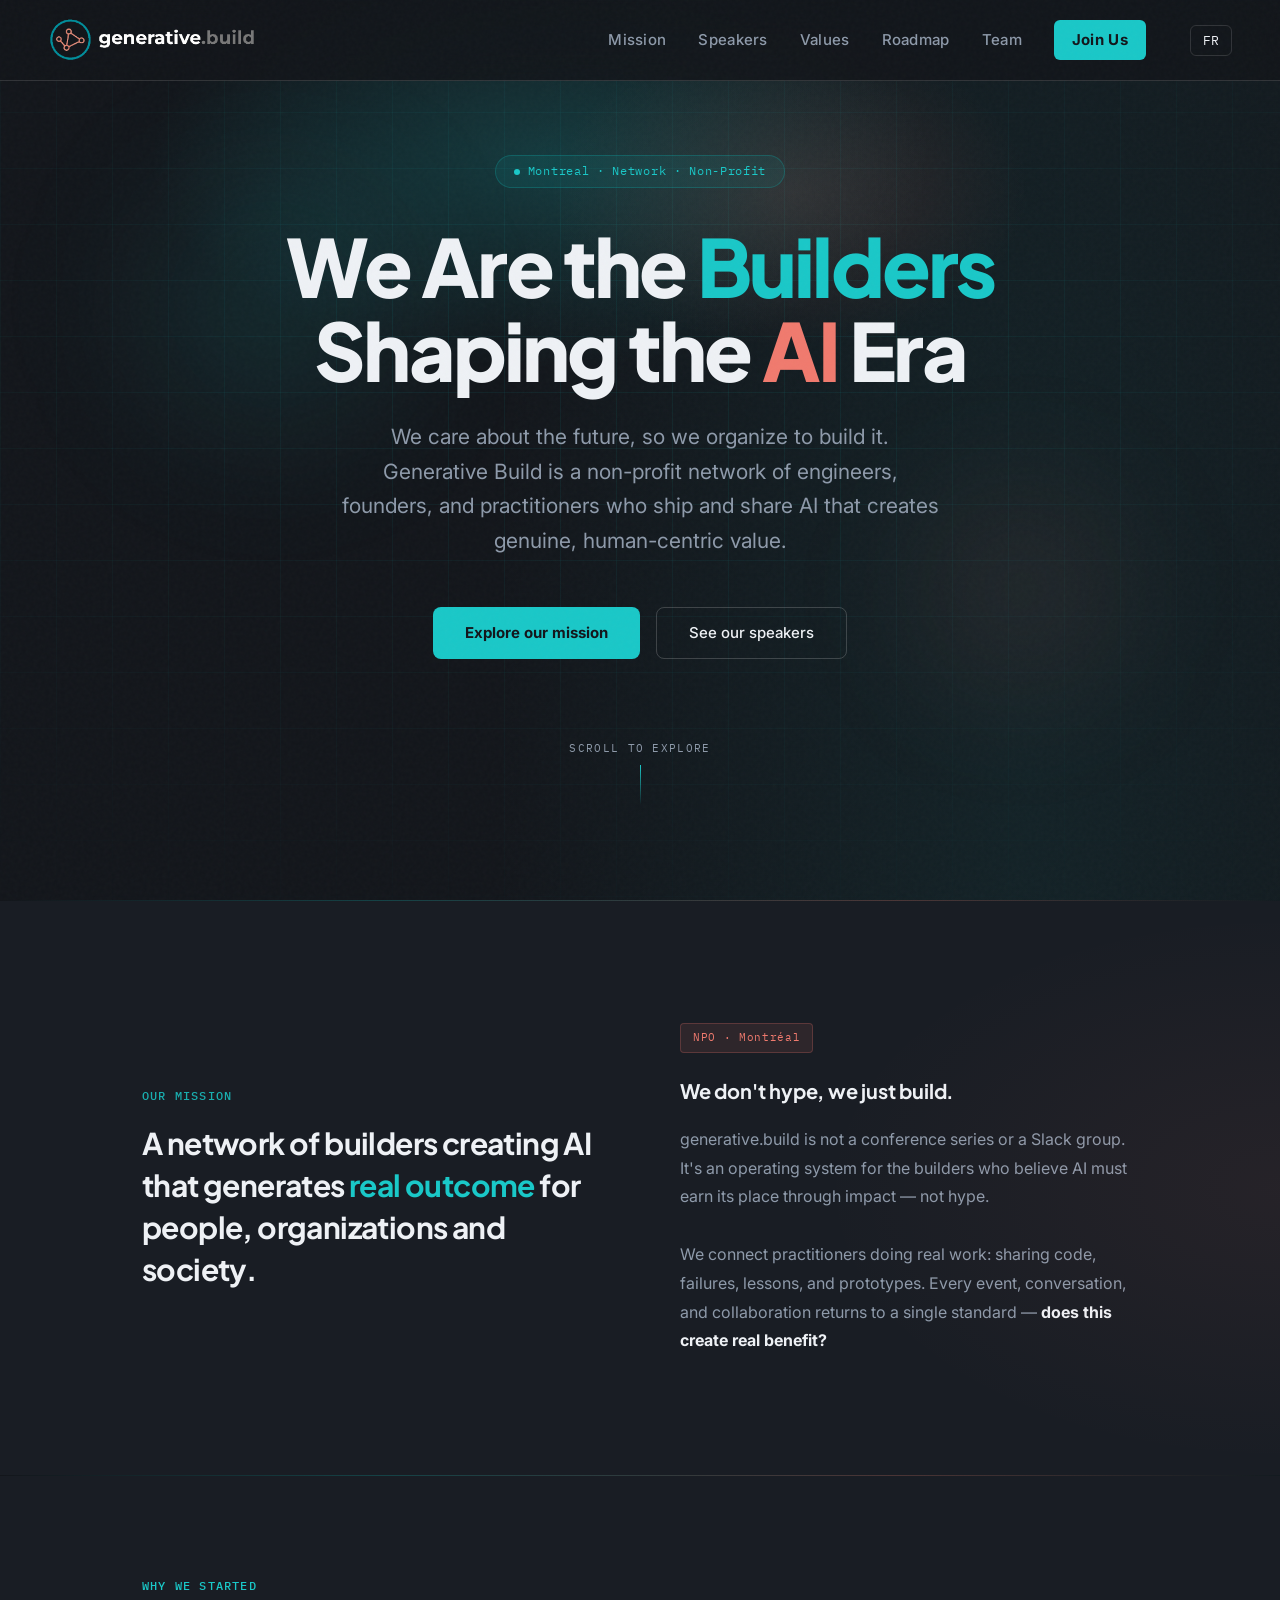
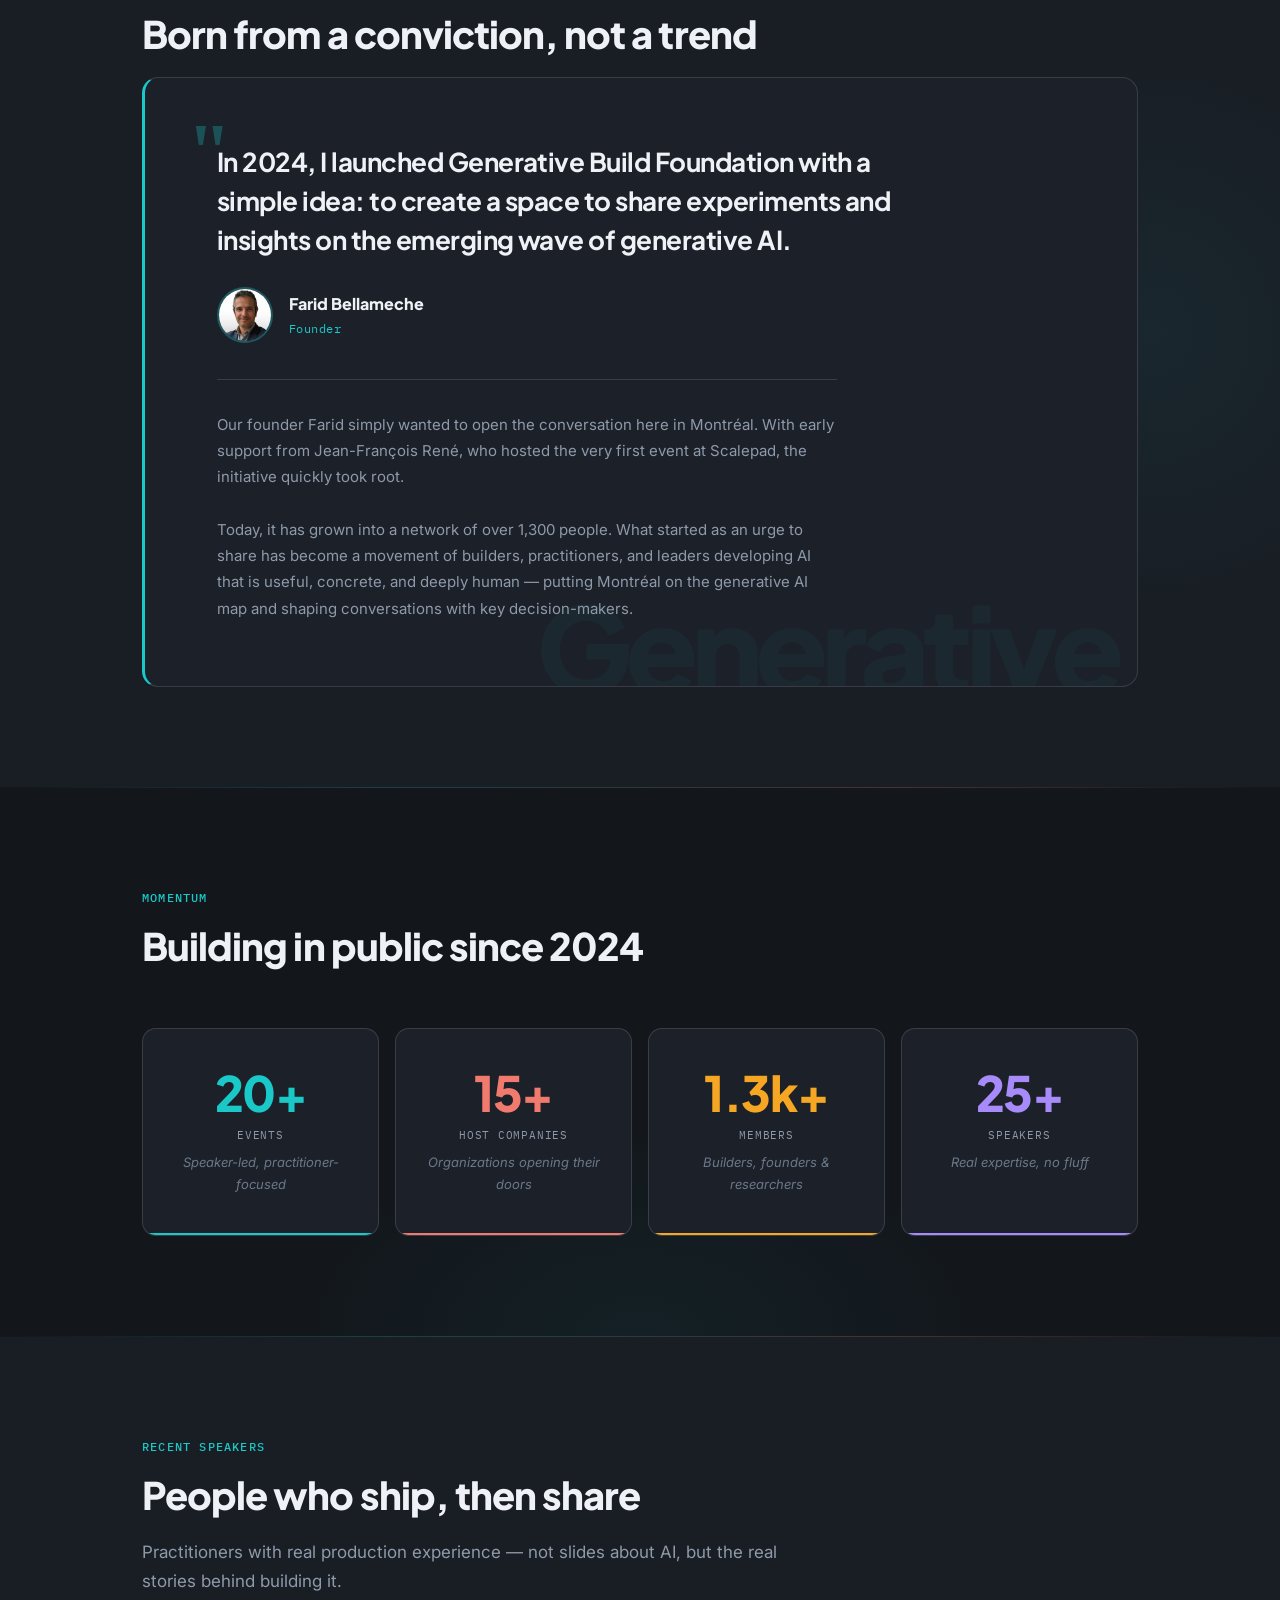
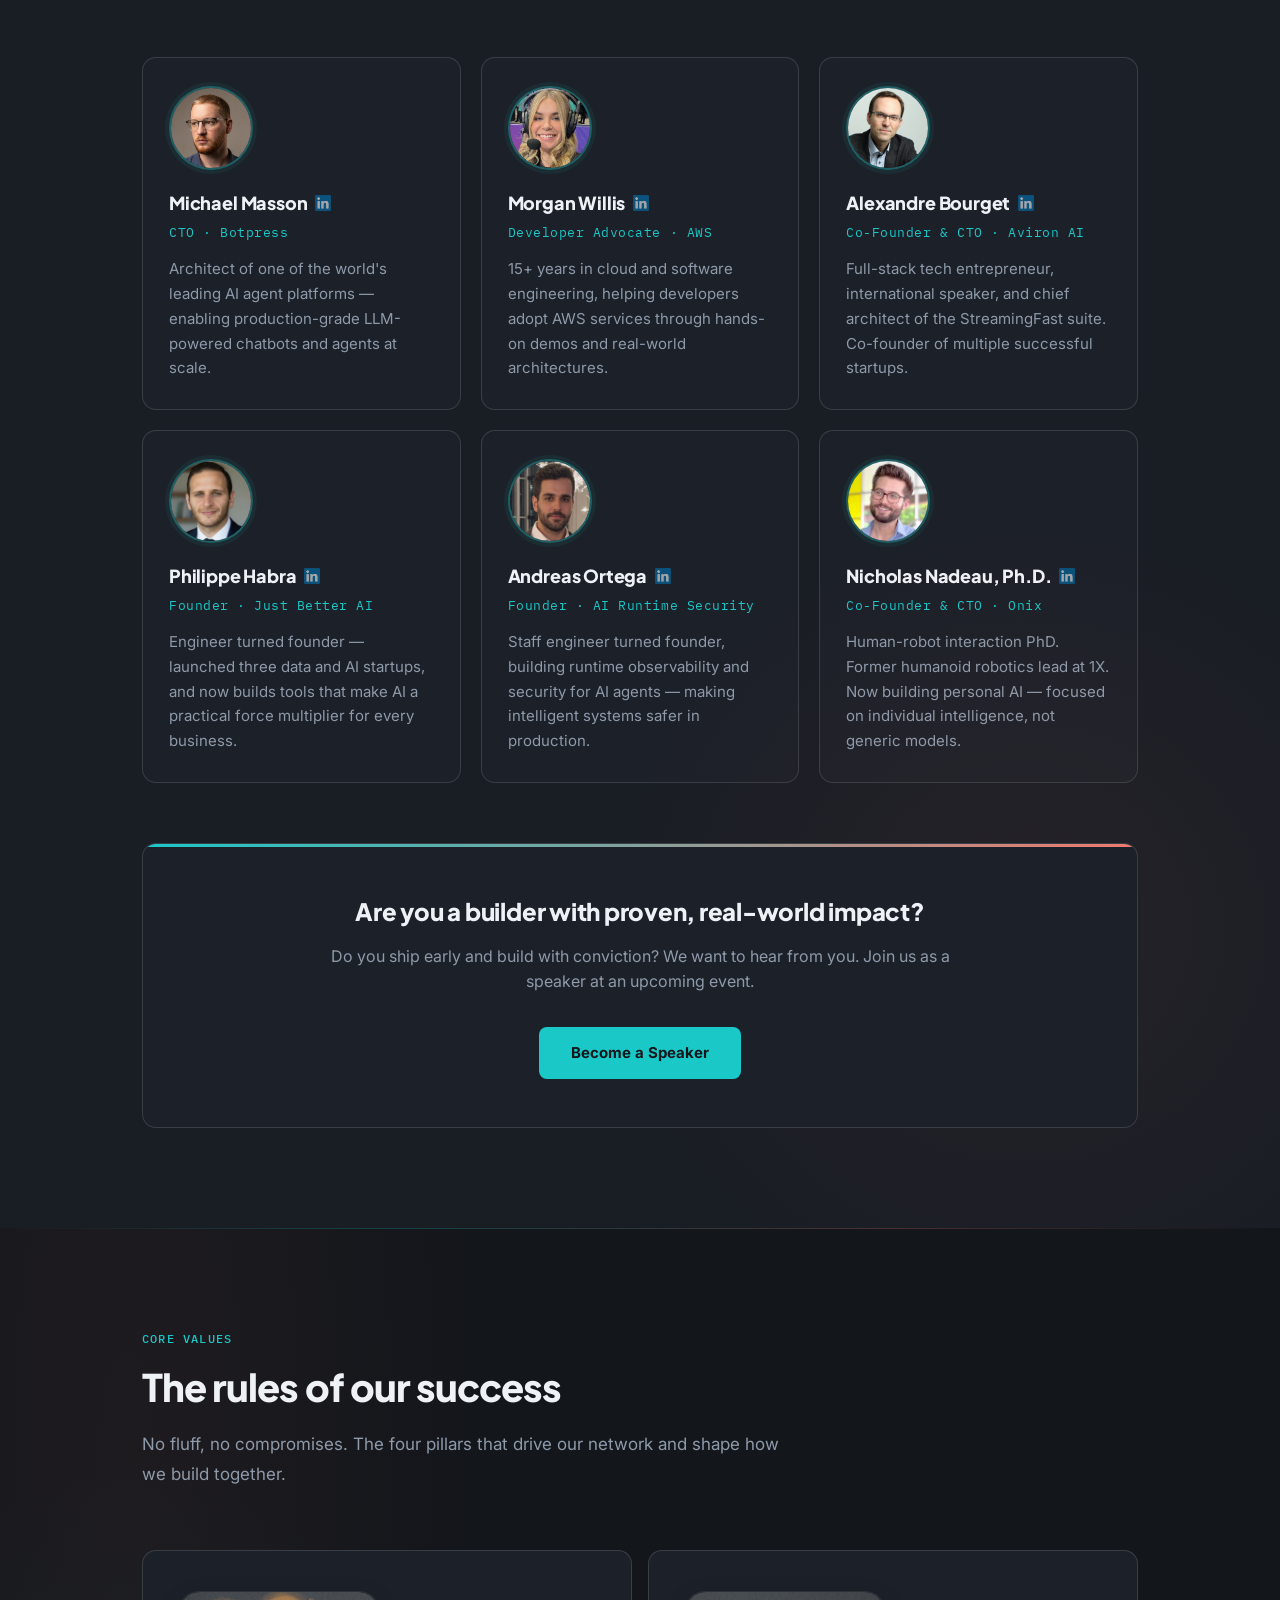
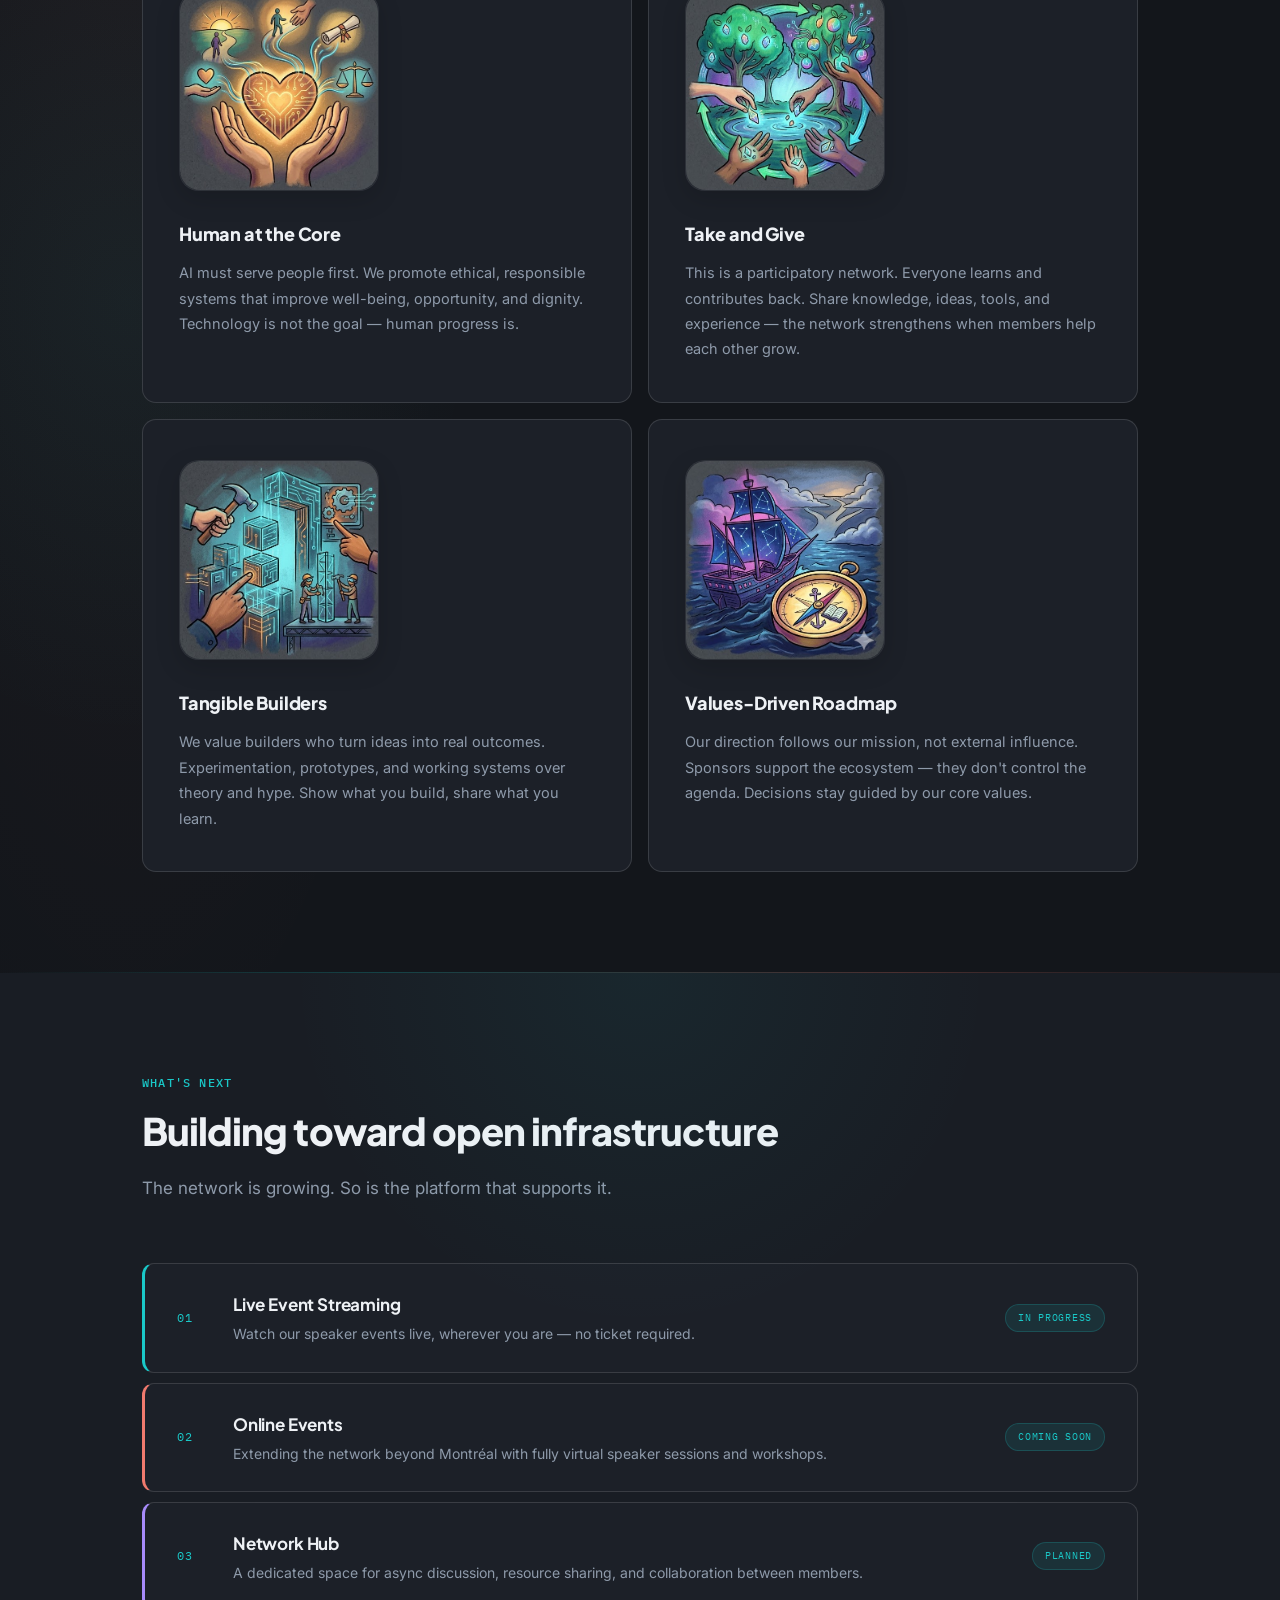
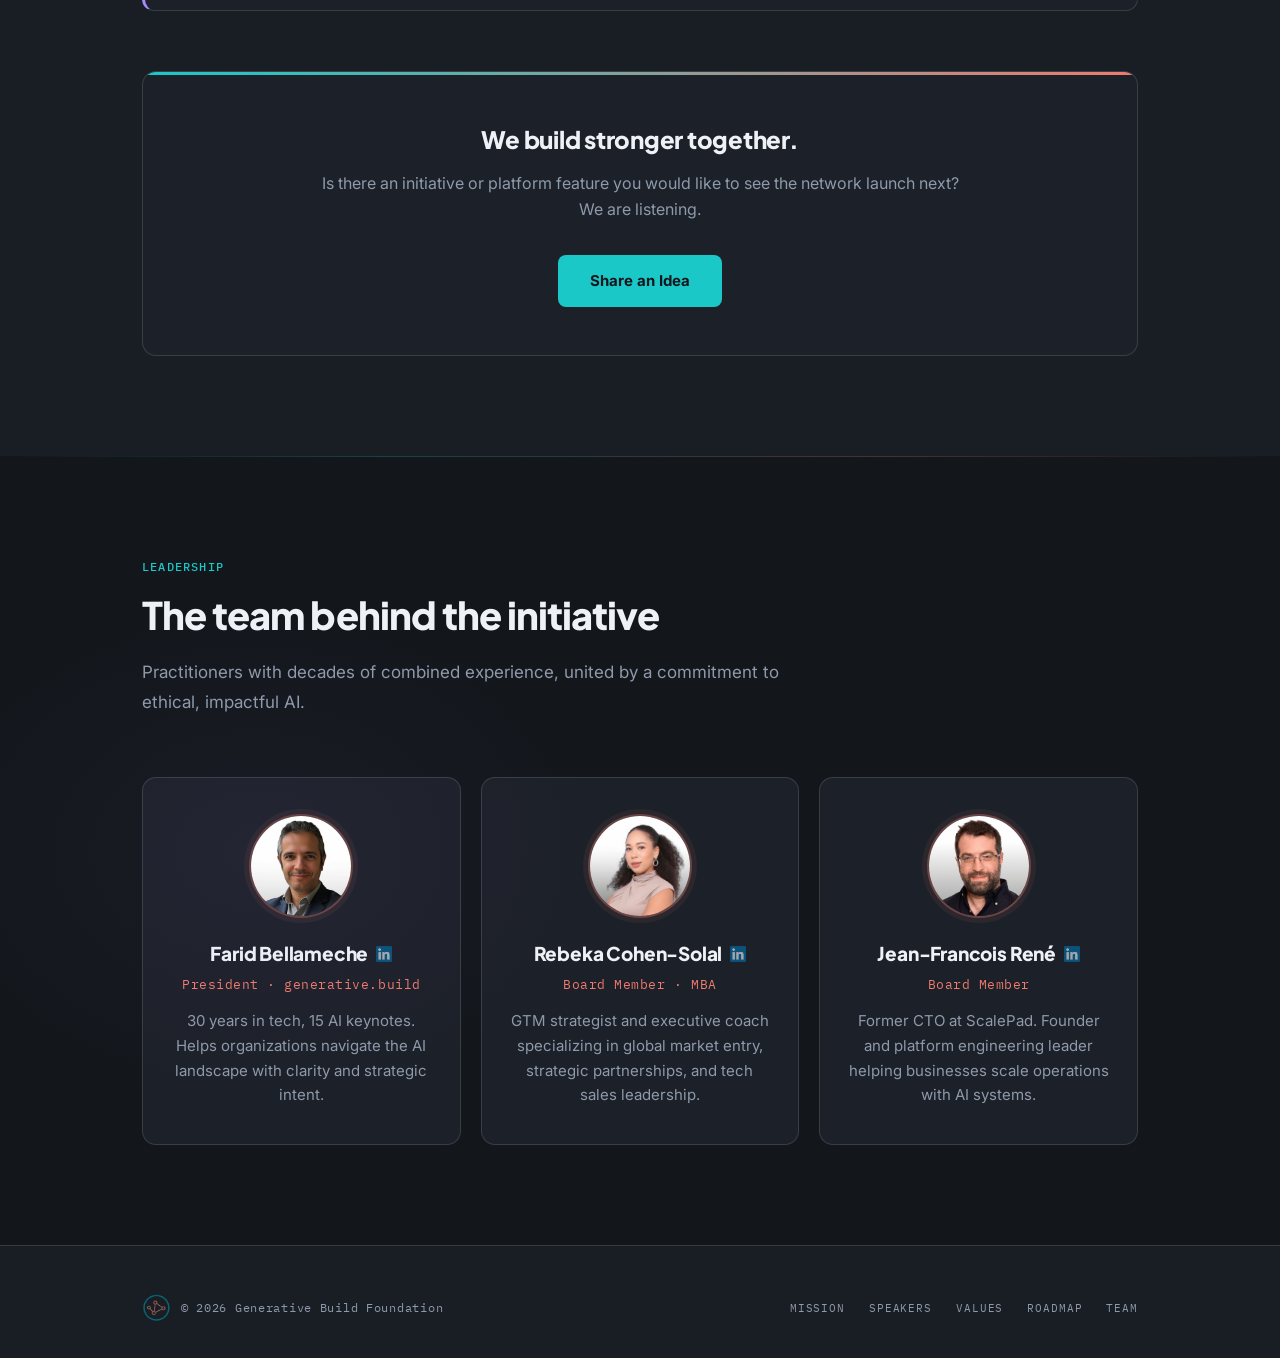
==== commit 1388874c: "better narrative word (network) and order" ====
--- a/index.html
+++ b/index.html
@@ -677,10 +677,10 @@
   </a>
   <div class="nav-links" id="nav-links">
     <a href="#mission"><span data-en>Mission</span><span data-fr>Mission</span></a>
+    <a href="#speakers"><span data-en>Speakers</span><span data-fr>Conférenciers</span></a>
     <a href="#values"><span data-en>Values</span><span data-fr>Valeurs</span></a>
-    <a href="#speakers"><span data-en>Speakers</span><span data-fr>Conférenciers</span></a>
+    <a href="#roadmap"><span data-en>Roadmap</span><span data-fr>Feuille de route</span></a>
     <a href="#board"><span data-en>Team</span><span data-fr>Équipe</span></a>
-    <a href="#roadmap"><span data-en>Roadmap</span><span data-fr>Feuille de route</span></a>
     <a href="mailto:faridautomatic@gmail.com" class="nav-cta"><span data-en>Join Us</span><span data-fr>Rejoignez-nous</span></a>
     <button id="lang-toggle" class="nav-btn-lang">FR</button>
   </div>
@@ -702,15 +702,15 @@
   <div class="container">
     <div class="hero-inner">
       <div class="hero-badge">
-        <span class="pulse-dot"></span> <span data-en>Montreal · Community · Non-Profit</span><span data-fr>Montréal · Communauté · OBNL</span>
+        <span class="pulse-dot"></span> <span data-en>Montreal · Network · Non-Profit</span><span data-fr>Montréal · Réseau · OBNL</span>
       </div>
       <h1 class="hero-title">
         <span data-en>We Are the <em>Builders</em><br/>Shaping the <span class="accent">AI</span> Era</span>
         <span data-fr>Nous sommes les <em>bâtisseurs</em><br/>qui façonnent l'ère de <span class="accent">l'IA</span></span>
       </h1>
       <p class="hero-sub">
-        <span data-en>We care about the future, so we organize to build it. Generative Build is a non-profit community of engineers, founders, and practitioners who ship and share AI that creates genuine, human-centric value.</span>
-        <span data-fr>L'avenir nous tient à cœur, alors nous nous organisons pour le bâtir. Generative Build est une communauté à but non lucratif d'ingénieurs et de fondateurs développant et partageant une IA qui crée une véritable valeur humaine.</span>
+        <span data-en>We care about the future, so we organize to build it. Generative Build is a non-profit network of engineers, founders, and practitioners who ship and share AI that creates genuine, human-centric value.</span>
+        <span data-fr>L'avenir nous tient à cœur, alors nous nous organisons pour le bâtir. Generative Build est un réseau à but non lucratif d'ingénieurs et de fondateurs développant et partageant une IA qui crée une véritable valeur humaine.</span>
       </p>
       <div class="hero-actions">
         <a href="#mission" class="btn-primary"><span data-en>Explore our mission</span><span data-fr>Découvrir notre mission</span></a>
@@ -730,8 +730,8 @@
       <div>
         <div class="section-eyebrow"><span data-en>Our Mission</span><span data-fr>Notre Mission</span></div>
         <h2 class="mission-statement">
-          <span data-en>A community of builders creating AI that generates <span class="hl">real outcome</span> for people, organizations and society.</span>
-          <span data-fr>Une communauté de bâtisseurs créant une IA qui génère des <span class="hl">résultats réels</span> pour les personnes, les organisations et la société.</span>
+          <span data-en>A network of builders creating AI that generates <span class="hl">real outcome</span> for people, organizations and society.</span>
+          <span data-fr>Un réseau de bâtisseurs créant une IA qui génère des <span class="hl">résultats réels</span> pour les personnes, les organisations et la société.</span>
         </h2>
       </div>
       <div class="mission-right">
@@ -756,39 +756,6 @@
 
 <div class="line-divider"></div>
 
-<!-- VALUES -->
-<section id="values">
-  <div class="container">
-    <div class="section-eyebrow reveal"><span data-en>Core Values</span><span data-fr>Valeurs Fondamentales</span></div>
-    <h2 class="section-title reveal"><span data-en>The rules of our success</span><span data-fr>Les règles de notre succès</span></h2>
-    <p class="section-body reveal"><span data-en>No fluff, no compromises. The four pillars that drive our community and shape how we build together.</span><span data-fr>Sans artifice, sans compromis. Les quatre piliers qui propulsent notre communauté et façonnent notre façon de bâtir ensemble.</span></p>
-    <div class="values-grid stagger-children reveal">
-      <div class="value-card">
-        <div class="value-icon"><img src="./assets/human.png" alt="Human at the Core" /></div>
-        <div class="value-name"><span data-en>Human at the Core</span><span data-fr>L'Humain au Centre</span></div>
-        <p class="value-desc"><span data-en>AI must serve people first. We promote ethical, responsible systems that improve well-being, opportunity, and dignity. Technology is not the goal — human progress is.</span><span data-fr>L'IA doit d'abord servir les gens. Nous promouvons des systèmes éthiques et responsables qui améliorent le bien-être, les opportunités et la dignité. La technologie n'est pas le but — le progrès humain l'est.</span></p>
-      </div>
-      <div class="value-card">
-        <div class="value-icon"><img src="./assets/take-give.png" alt="Take and Give" /></div>
-        <div class="value-name"><span data-en>Take and Give</span><span data-fr>Recevoir et Donner</span></div>
-        <p class="value-desc"><span data-en>This is a participatory community. Everyone learns and contributes back. Share knowledge, ideas, tools, and experience — the network strengthens when members help each other grow.</span><span data-fr>C'est une communauté participative. Chacun apprend et redonne. Partagez vos connaissances, idées, outils et expériences — le réseau se renforce quand les membres s'entraident pour grandir.</span></p>
-      </div>
-      <div class="value-card">
-        <div class="value-icon"><img src="./assets/builder.png" alt="Tangible Builders" /></div>
-        <div class="value-name"><span data-en>Tangible Builders</span><span data-fr>Bâtisseurs Concrets</span></div>
-        <p class="value-desc"><span data-en>We value builders who turn ideas into real outcomes. Experimentation, prototypes, and working systems over theory and hype. Show what you build, share what you learn.</span><span data-fr>Nous valorisons les bâtisseurs qui transforment des idées en résultats. L'expérimentation, les prototypes et les systèmes fonctionnels priment sur la théorie et le battage médiatique. Montrez ce que vous construisez, partagez ce que vous apprenez.</span></p>
-      </div>
-      <div class="value-card">
-        <div class="value-icon"><img src="./assets/roadmap.png" alt="Values-Driven Roadmap" /></div>
-        <div class="value-name"><span data-en>Values-Driven Roadmap</span><span data-fr>Feuille de Route Guidée par les Valeurs</span></div>
-        <p class="value-desc"><span data-en>Our direction follows our mission, not external influence. Sponsors support the ecosystem — they don't control the agenda. Decisions stay guided by our core values.</span><span data-fr>Notre direction suit notre mission, pas les influences externes. Les commanditaires soutiennent l'écosystème — ils ne contrôlent pas l'agenda. Les décisions restent guidées par nos valeurs fondamentales.</span></p>
-      </div>
-    </div>
-  </div>
-</section>
-
-<div class="line-divider"></div>
-
 <!-- ORIGIN -->
 <section id="origin">
   <div class="container">
@@ -809,10 +776,10 @@
       <p class="origin-caption">
         <span data-en>Our founder Farid simply wanted to open the conversation here in Montréal. With early support from Jean-François René, who hosted the very first event at Scalepad, the initiative quickly took root.
         <br/><br/>
-        Today, it has grown into a community of over 1,300 people. What started as an urge to share has become a movement of builders, practitioners, and leaders developing AI that is useful, concrete, and deeply human — putting Montréal on the generative AI map and shaping conversations with key decision-makers.</span>
+        Today, it has grown into a network of over 1,300 people. What started as an urge to share has become a movement of builders, practitioners, and leaders developing AI that is useful, concrete, and deeply human — putting Montréal on the generative AI map and shaping conversations with key decision-makers.</span>
         <span data-fr>Au tout début, je n’avais pas vraiment de tribune, mais j’avais la conviction qu’il fallait ouvrir la conversation ici, à Montréal. Dès les premiers pas, Jean-François René a cru au projet et a accueilli notre tout premier événement chez Scalepad.
         <br/><br/>
-        Aujourd’hui, cette initiative est devenue une communauté de plus de 1300 personnes. Ce qui était au départ un élan de partage est devenu un véritable mouvement de bâtisseurs, de praticiens et de leaders qui veulent développer une IA utile, concrète et profondément humaine. Mon ambition était de mettre Montréal sur la map de l’IA générative — et la croissance de la communauté, ainsi que les échanges que nous avons maintenant avec des décideurs, montrent que cette vision prend vie.</span>
+        Aujourd’hui, cette initiative est devenue un réseau de plus de 1300 personnes. Ce qui était au départ un élan de partage est devenu un véritable mouvement de bâtisseurs, de praticiens et de leaders qui veulent développer une IA utile, concrète et profondément humaine. Mon ambition était de mettre Montréal sur la map de l’IA générative — et la croissance du réseau, ainsi que les échanges que nous avons maintenant avec des décideurs, montrent que cette vision prend vie.</span>
       </p>
     </div>
   </div>
@@ -954,47 +921,33 @@
 
 <div class="line-divider"></div>
 
-<!-- BOARD -->
-<section id="board">
+<!-- VALUES -->
+<section id="values">
   <div class="container">
-    <div class="section-eyebrow reveal"><span data-en>Leadership</span><span data-fr>Leadership</span></div>
-    <h2 class="section-title reveal"><span data-en>The team behind the initiative</span><span data-fr>L'équipe derrière l'initiative</span></h2>
-    <p class="section-body reveal"><span data-en>Practitioners with decades of combined experience, united by a commitment to ethical, impactful AI.</span><span data-fr>Des praticiens avec des décennies d'expérience combinée, unis par un engagement envers une IA éthique et impactante.</span></p>
-    <div class="board-grid stagger-children reveal">
-
-      <a href="https://www.linkedin.com/in/farid-bellameche-6606332/" target="_blank" rel="noopener noreferrer" class="board-card">
-        <div class="avatar-wrap" style="text-align:center;">
-          <div class="board-avatar">
-            <img src="./assets/farid.png" alt="Farid Bellameche" style="width: 100%; height: 100%; object-fit: cover;" />
-          </div>
-        </div>
-        <div class="board-name">Farid Bellameche <img src="./assets/ln.png" alt="LinkedIn" class="ln-icon" /></div>
-        <div class="board-title"><span data-en>President</span><span data-fr>Président</span> · generative.build</div>
-        <p class="board-bio"><span data-en>30 years in tech, 15 AI keynotes. Helps organizations navigate the AI landscape with clarity and strategic intent.</span><span data-fr>30 ans dans la tech, 15 conférences (keynotes) sur l'IA. Aide les organisations à naviguer dans le paysage de l'IA avec clarté et intention stratégique.</span></p>
-      </a>
-
-      <a href="https://www.linkedin.com/in/rebekacohensolal/" target="_blank" rel="noopener noreferrer" class="board-card">
-        <div class="avatar-wrap" style="text-align:center;">
-          <div class="board-avatar">
-            <img src="./assets/rebeka-cohen-solal.png" alt="Rebeka Cohen-Solal" style="width: 100%; height: 100%; object-fit: cover;" />
-          </div>
-        </div>
-        <div class="board-name">Rebeka Cohen-Solal <img src="./assets/ln.png" alt="LinkedIn" class="ln-icon" /></div>
-        <div class="board-title"><span data-en>Board Member</span><span data-fr>Membre du Conseil</span> · MBA</div>
-        <p class="board-bio"><span data-en>GTM strategist and executive coach specializing in global market entry, strategic partnerships, and tech sales leadership.</span><span data-fr>Stratège GTM et coach exécutive spécialisée dans l'entrée sur les marchés mondiaux, les partenariats stratégiques et le leadership des ventes technologiques.</span></p>
-      </a>
-
-      <a href="https://www.linkedin.com/in/renejf/" target="_blank" rel="noopener noreferrer" class="board-card">
-        <div class="avatar-wrap" style="text-align:center;">
-          <div class="board-avatar">
-            <img src="./assets/jf-rene.png" alt="Jean-Francois René" style="width: 100%; height: 100%; object-fit: cover;" />
-          </div>
-        </div>
-        <div class="board-name">Jean-Francois René <img src="./assets/ln.png" alt="LinkedIn" class="ln-icon" /></div>
-        <div class="board-title"><span data-en>Board Member</span><span data-fr>Membre du Conseil</span></div>
-        <p class="board-bio"><span data-en>Former CTO at ScalePad. Founder and platform engineering leader helping businesses scale operations with AI systems.</span><span data-fr>Ancien CTO chez ScalePad. Fondateur et leader en ingénierie de plateformes aidant les entreprises à faire évoluer leurs opérations avec des systèmes d'IA.</span></p>
-      </a>
-
+    <div class="section-eyebrow reveal"><span data-en>Core Values</span><span data-fr>Valeurs Fondamentales</span></div>
+    <h2 class="section-title reveal"><span data-en>The rules of our success</span><span data-fr>Les règles de notre succès</span></h2>
+    <p class="section-body reveal"><span data-en>No fluff, no compromises. The four pillars that drive our network and shape how we build together.</span><span data-fr>Sans artifice, sans compromis. Les quatre piliers qui propulsent notre réseau et façonnent notre façon de bâtir ensemble.</span></p>
+    <div class="values-grid stagger-children reveal">
+      <div class="value-card">
+        <div class="value-icon"><img src="./assets/human.png" alt="Human at the Core" /></div>
+        <div class="value-name"><span data-en>Human at the Core</span><span data-fr>L'Humain au Centre</span></div>
+        <p class="value-desc"><span data-en>AI must serve people first. We promote ethical, responsible systems that improve well-being, opportunity, and dignity. Technology is not the goal — human progress is.</span><span data-fr>L'IA doit d'abord servir les gens. Nous promouvons des systèmes éthiques et responsables qui améliorent le bien-être, les opportunités et la dignité. La technologie n'est pas le but — le progrès humain l'est.</span></p>
+      </div>
+      <div class="value-card">
+        <div class="value-icon"><img src="./assets/take-give.png" alt="Take and Give" /></div>
+        <div class="value-name"><span data-en>Take and Give</span><span data-fr>Recevoir et Donner</span></div>
+        <p class="value-desc"><span data-en>This is a participatory network. Everyone learns and contributes back. Share knowledge, ideas, tools, and experience — the network strengthens when members help each other grow.</span><span data-fr>C'est un réseau participatif. Chacun apprend et redonne. Partagez vos connaissances, idées, outils et expériences — le réseau se renforce quand les membres s'entraident pour grandir.</span></p>
+      </div>
+      <div class="value-card">
+        <div class="value-icon"><img src="./assets/builder.png" alt="Tangible Builders" /></div>
+        <div class="value-name"><span data-en>Tangible Builders</span><span data-fr>Bâtisseurs Concrets</span></div>
+        <p class="value-desc"><span data-en>We value builders who turn ideas into real outcomes. Experimentation, prototypes, and working systems over theory and hype. Show what you build, share what you learn.</span><span data-fr>Nous valorisons les bâtisseurs qui transforment des idées en résultats. L'expérimentation, les prototypes et les systèmes fonctionnels priment sur la théorie et le battage médiatique. Montrez ce que vous construisez, partagez ce que vous apprenez.</span></p>
+      </div>
+      <div class="value-card">
+        <div class="value-icon"><img src="./assets/roadmap.png" alt="Values-Driven Roadmap" /></div>
+        <div class="value-name"><span data-en>Values-Driven Roadmap</span><span data-fr>Feuille de Route Guidée par les Valeurs</span></div>
+        <p class="value-desc"><span data-en>Our direction follows our mission, not external influence. Sponsors support the ecosystem — they don't control the agenda. Decisions stay guided by our core values.</span><span data-fr>Notre direction suit notre mission, pas les influences externes. Les commanditaires soutiennent l'écosystème — ils ne contrôlent pas l'agenda. Les décisions restent guidées par nos valeurs fondamentales.</span></p>
+      </div>
     </div>
   </div>
 </section>
@@ -1006,7 +959,7 @@
   <div class="container">
     <div class="section-eyebrow reveal"><span data-en>What's Next</span><span data-fr>À Venir</span></div>
     <h2 class="section-title reveal"><span data-en>Building toward open infrastructure</span><span data-fr>Vers une infrastructure ouverte</span></h2>
-    <p class="section-body reveal"><span data-en>The community is growing. So is the platform that supports it.</span><span data-fr>La communauté grandit. Tout comme la plateforme qui la soutient.</span></p>
+    <p class="section-body reveal"><span data-en>The network is growing. So is the platform that supports it.</span><span data-fr>Le réseau grandit. Tout comme la plateforme qui la soutient.</span></p>
     <div class="roadmap-list reveal">
       <div class="roadmap-item">
         <div class="roadmap-num">01</div>
@@ -1020,14 +973,14 @@
         <div class="roadmap-num">02</div>
         <div class="roadmap-content">
           <div class="roadmap-title"><span data-en>Online Events</span><span data-fr>Événements en Ligne</span></div>
-          <p class="roadmap-desc"><span data-en>Extending the community beyond Montréal with fully virtual speaker sessions and workshops.</span><span data-fr>Étendre la communauté au-delà de Montréal avec des sessions de conférenciers et des ateliers entièrement virtuels.</span></p>
+          <p class="roadmap-desc"><span data-en>Extending the network beyond Montréal with fully virtual speaker sessions and workshops.</span><span data-fr>Étendre le réseau au-delà de Montréal avec des sessions de conférenciers et des ateliers entièrement virtuels.</span></p>
         </div>
         <div class="roadmap-badge"><span data-en>Coming soon</span><span data-fr>Bientôt disponible</span></div>
       </div>
       <div class="roadmap-item">
         <div class="roadmap-num">03</div>
         <div class="roadmap-content">
-          <div class="roadmap-title"><span data-en>Community Hub</span><span data-fr>Hub Communautaire</span></div>
+          <div class="roadmap-title"><span data-en>Network Hub</span><span data-fr>Hub du Réseau</span></div>
           <p class="roadmap-desc"><span data-en>A dedicated space for async discussion, resource sharing, and collaboration between members.</span><span data-fr>Un espace dédié pour les discussions asynchrones, le partage de ressources et la collaboration entre les membres.</span></p>
         </div>
         <div class="roadmap-badge"><span data-en>Planned</span><span data-fr>Planifié</span></div>
@@ -1040,12 +993,59 @@
         <span data-fr>Nous bâtissons plus fort ensemble.</span>
       </h3>
       <p>
-        <span data-en>Is there an initiative or platform feature you would like to see the community launch next? We are listening.</span>
-        <span data-fr>Y a-t-il une initiative ou une fonctionnalité que vous aimeriez voir la communauté lancer prochainement ? Nous sommes à l'écoute.</span>
+        <span data-en>Is there an initiative or platform feature you would like to see the network launch next? We are listening.</span>
+        <span data-fr>Y a-t-il une initiative ou une fonctionnalité que vous aimeriez voir le réseau lancer prochainement ? Nous sommes à l'écoute.</span>
       </p>
       <a href="mailto:faridautomatic@gmail.com" class="btn-primary"><span data-en>Share an Idea</span><span data-fr>Partager une Idée</span></a>
     </div>
 
+  </div>
+</section>
+
+<div class="line-divider"></div>
+
+<!-- BOARD -->
+<section id="board">
+  <div class="container">
+    <div class="section-eyebrow reveal"><span data-en>Leadership</span><span data-fr>Leadership</span></div>
+    <h2 class="section-title reveal"><span data-en>The team behind the initiative</span><span data-fr>L'équipe derrière l'initiative</span></h2>
+    <p class="section-body reveal"><span data-en>Practitioners with decades of combined experience, united by a commitment to ethical, impactful AI.</span><span data-fr>Des praticiens avec des décennies d'expérience combinée, unis par un engagement envers une IA éthique et impactante.</span></p>
+    <div class="board-grid stagger-children reveal">
+
+      <a href="https://www.linkedin.com/in/farid-bellameche-6606332/" target="_blank" rel="noopener noreferrer" class="board-card">
+        <div class="avatar-wrap" style="text-align:center;">
+          <div class="board-avatar">
+            <img src="./assets/farid.png" alt="Farid Bellameche" style="width: 100%; height: 100%; object-fit: cover;" />
+          </div>
+        </div>
+        <div class="board-name">Farid Bellameche <img src="./assets/ln.png" alt="LinkedIn" class="ln-icon" /></div>
+        <div class="board-title"><span data-en>President</span><span data-fr>Président</span> · generative.build</div>
+        <p class="board-bio"><span data-en>30 years in tech, 15 AI keynotes. Helps organizations navigate the AI landscape with clarity and strategic intent.</span><span data-fr>30 ans dans la tech, 15 conférences (keynotes) sur l'IA. Aide les organisations à naviguer dans le paysage de l'IA avec clarté et intention stratégique.</span></p>
+      </a>
+
+      <a href="https://www.linkedin.com/in/rebekacohensolal/" target="_blank" rel="noopener noreferrer" class="board-card">
+        <div class="avatar-wrap" style="text-align:center;">
+          <div class="board-avatar">
+            <img src="./assets/rebeka-cohen-solal.png" alt="Rebeka Cohen-Solal" style="width: 100%; height: 100%; object-fit: cover;" />
+          </div>
+        </div>
+        <div class="board-name">Rebeka Cohen-Solal <img src="./assets/ln.png" alt="LinkedIn" class="ln-icon" /></div>
+        <div class="board-title"><span data-en>Board Member</span><span data-fr>Membre du Conseil</span> · MBA</div>
+        <p class="board-bio"><span data-en>GTM strategist and executive coach specializing in global market entry, strategic partnerships, and tech sales leadership.</span><span data-fr>Stratège GTM et coach exécutive spécialisée dans l'entrée sur les marchés mondiaux, les partenariats stratégiques et le leadership des ventes technologiques.</span></p>
+      </a>
+
+      <a href="https://www.linkedin.com/in/renejf/" target="_blank" rel="noopener noreferrer" class="board-card">
+        <div class="avatar-wrap" style="text-align:center;">
+          <div class="board-avatar">
+            <img src="./assets/jf-rene.png" alt="Jean-Francois René" style="width: 100%; height: 100%; object-fit: cover;" />
+          </div>
+        </div>
+        <div class="board-name">Jean-Francois René <img src="./assets/ln.png" alt="LinkedIn" class="ln-icon" /></div>
+        <div class="board-title"><span data-en>Board Member</span><span data-fr>Membre du Conseil</span></div>
+        <p class="board-bio"><span data-en>Former CTO at ScalePad. Founder and platform engineering leader helping businesses scale operations with AI systems.</span><span data-fr>Ancien CTO chez ScalePad. Fondateur et leader en ingénierie de plateformes aidant les entreprises à faire évoluer leurs opérations avec des systèmes d'IA.</span></p>
+      </a>
+
+    </div>
   </div>
 </section>
 
@@ -1059,8 +1059,9 @@
       </div>
       <div class="footer-links">
         <a href="#mission"><span data-en>Mission</span><span data-fr>Mission</span></a>
+        <a href="#speakers"><span data-en>Speakers</span><span data-fr>Conférenciers</span></a>
         <a href="#values"><span data-en>Values</span><span data-fr>Valeurs</span></a>
-        <a href="#speakers"><span data-en>Speakers</span><span data-fr>Conférenciers</span></a>
+        <a href="#roadmap"><span data-en>Roadmap</span><span data-fr>Feuille de route</span></a>
         <a href="#board"><span data-en>Team</span><span data-fr>Équipe</span></a>
       </div>
     </div>
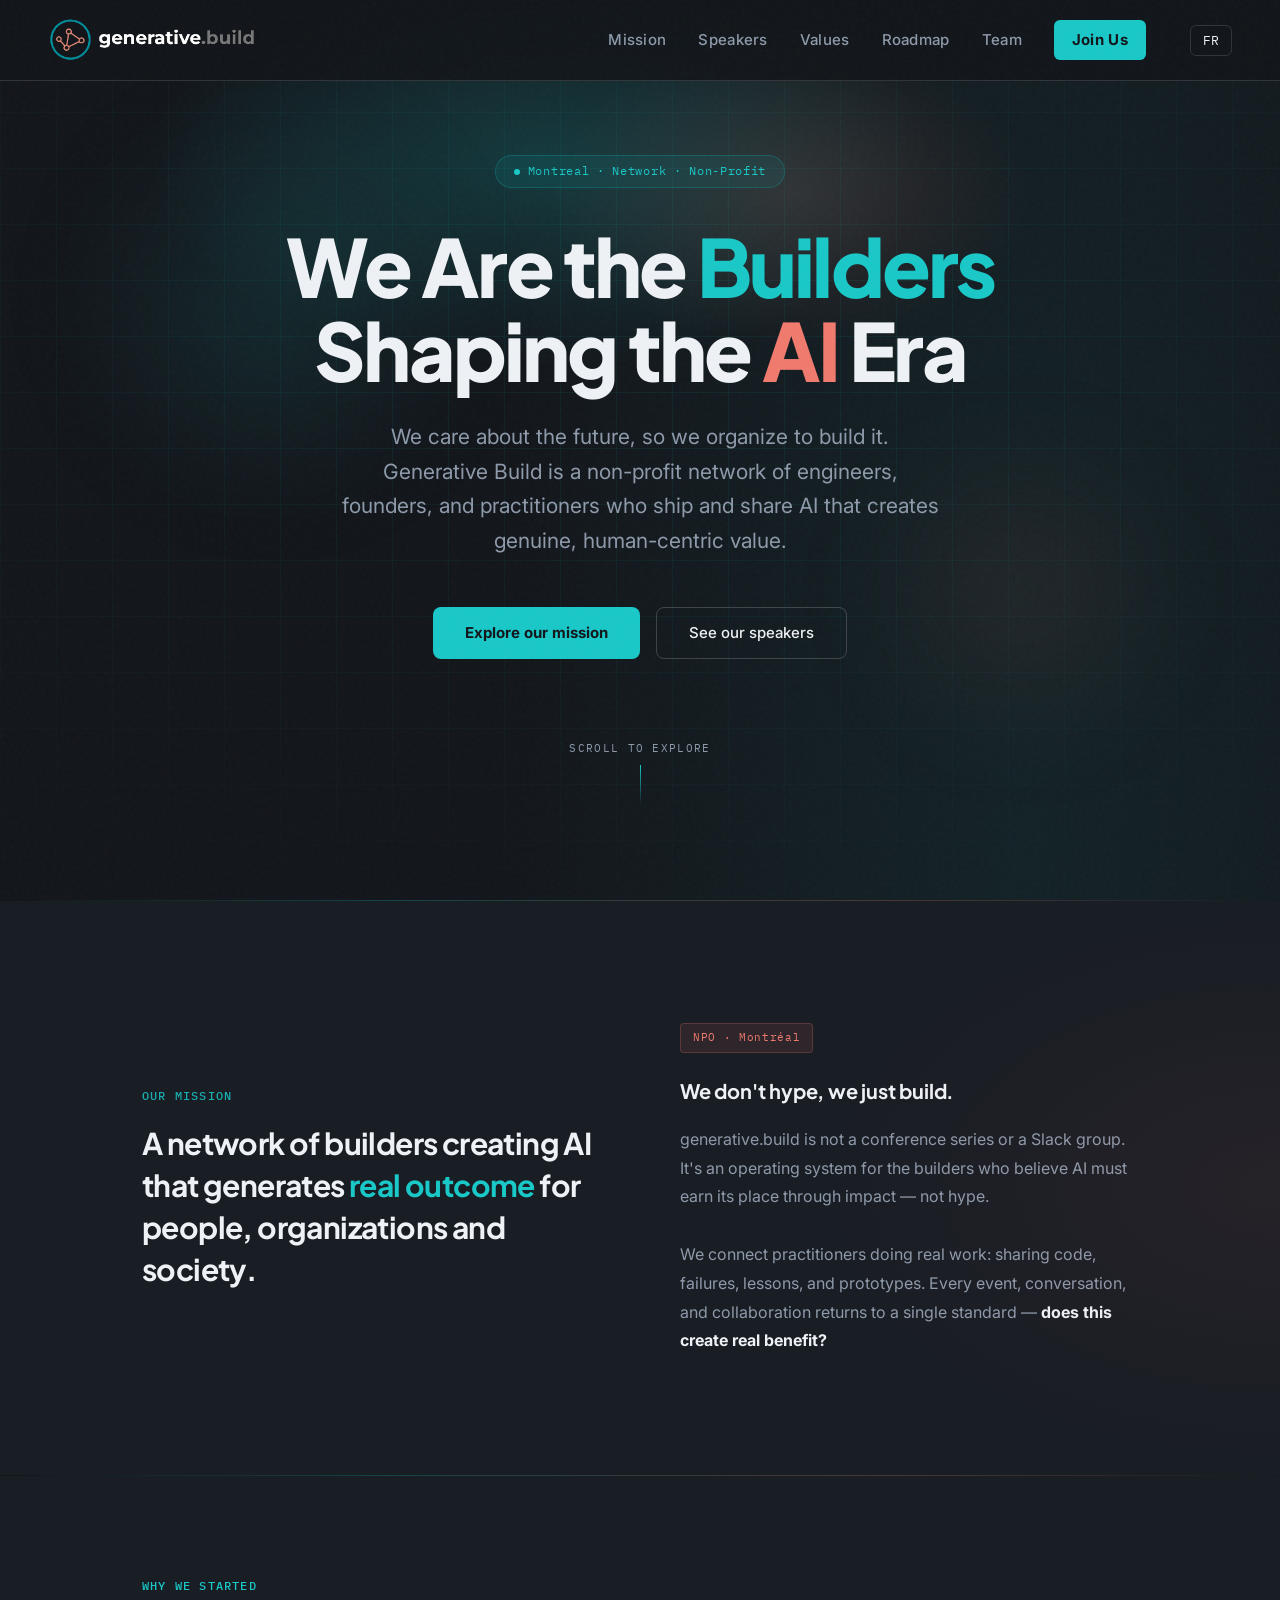
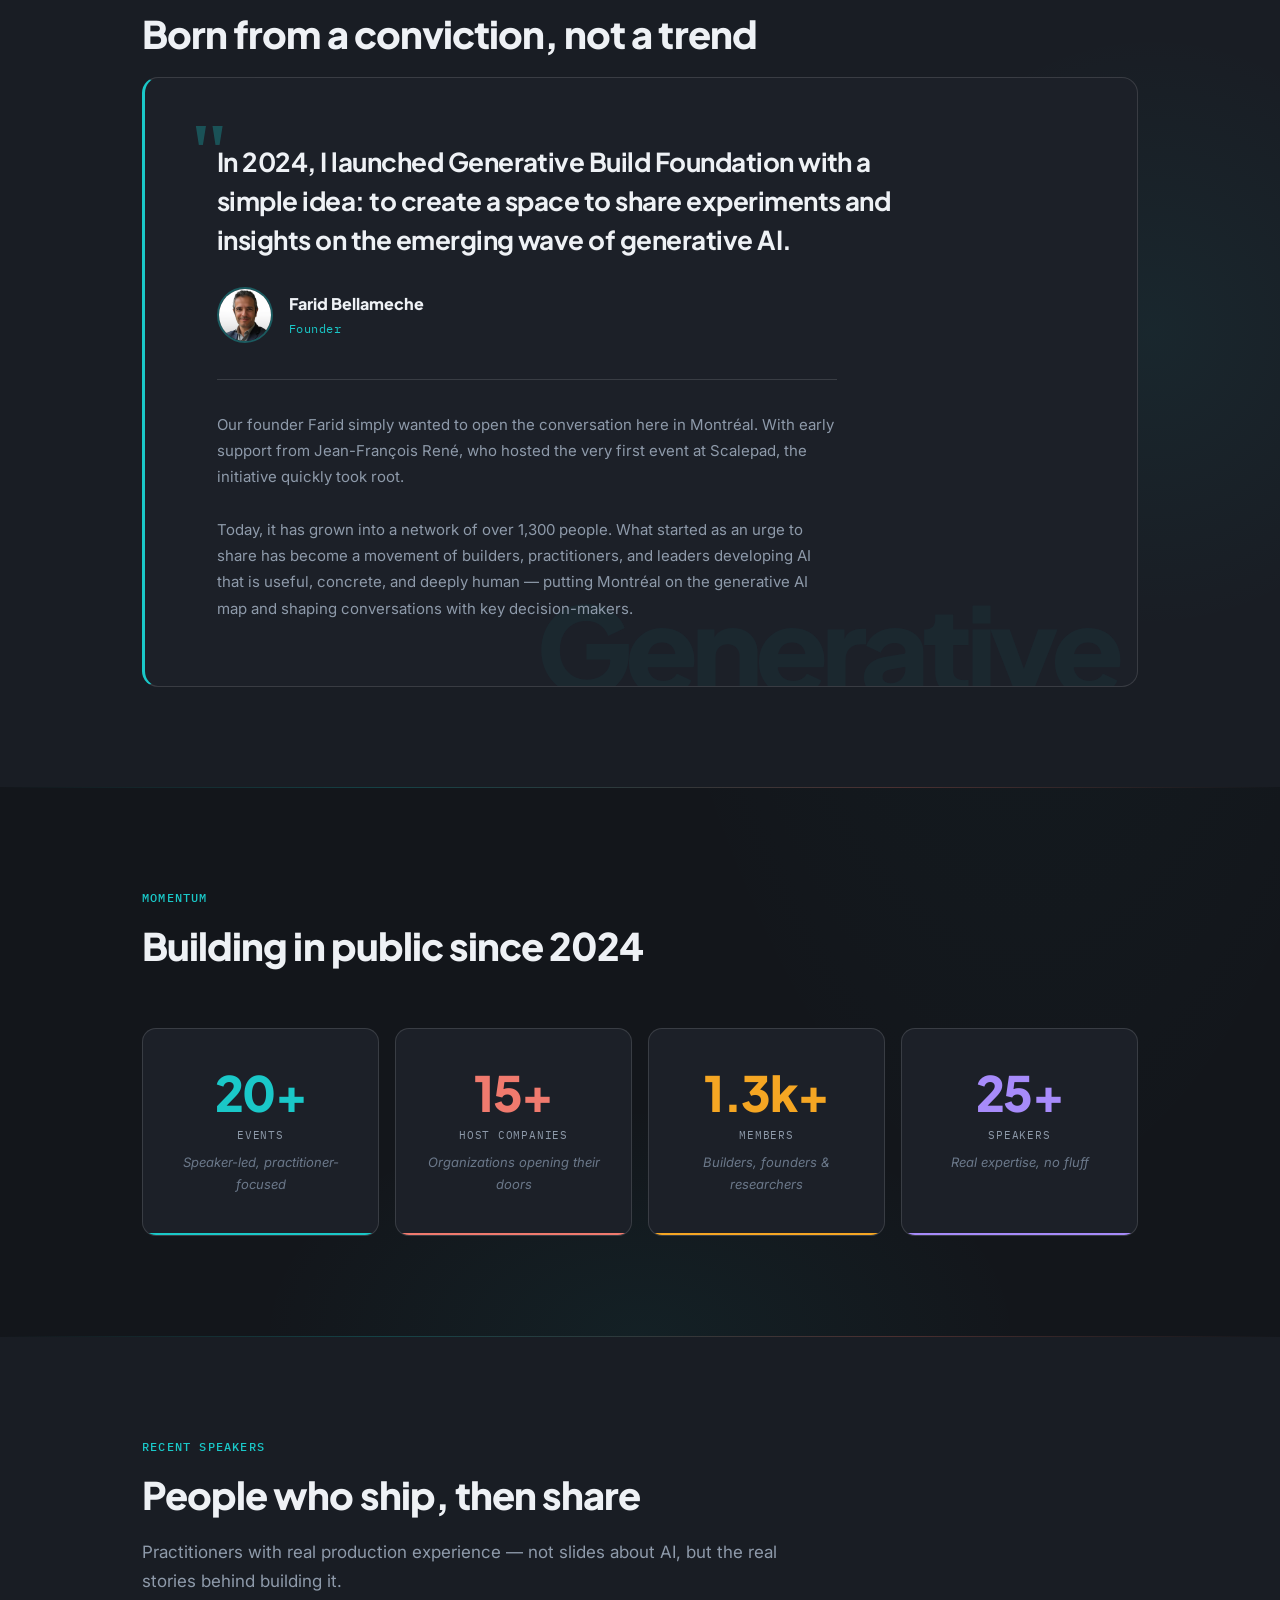
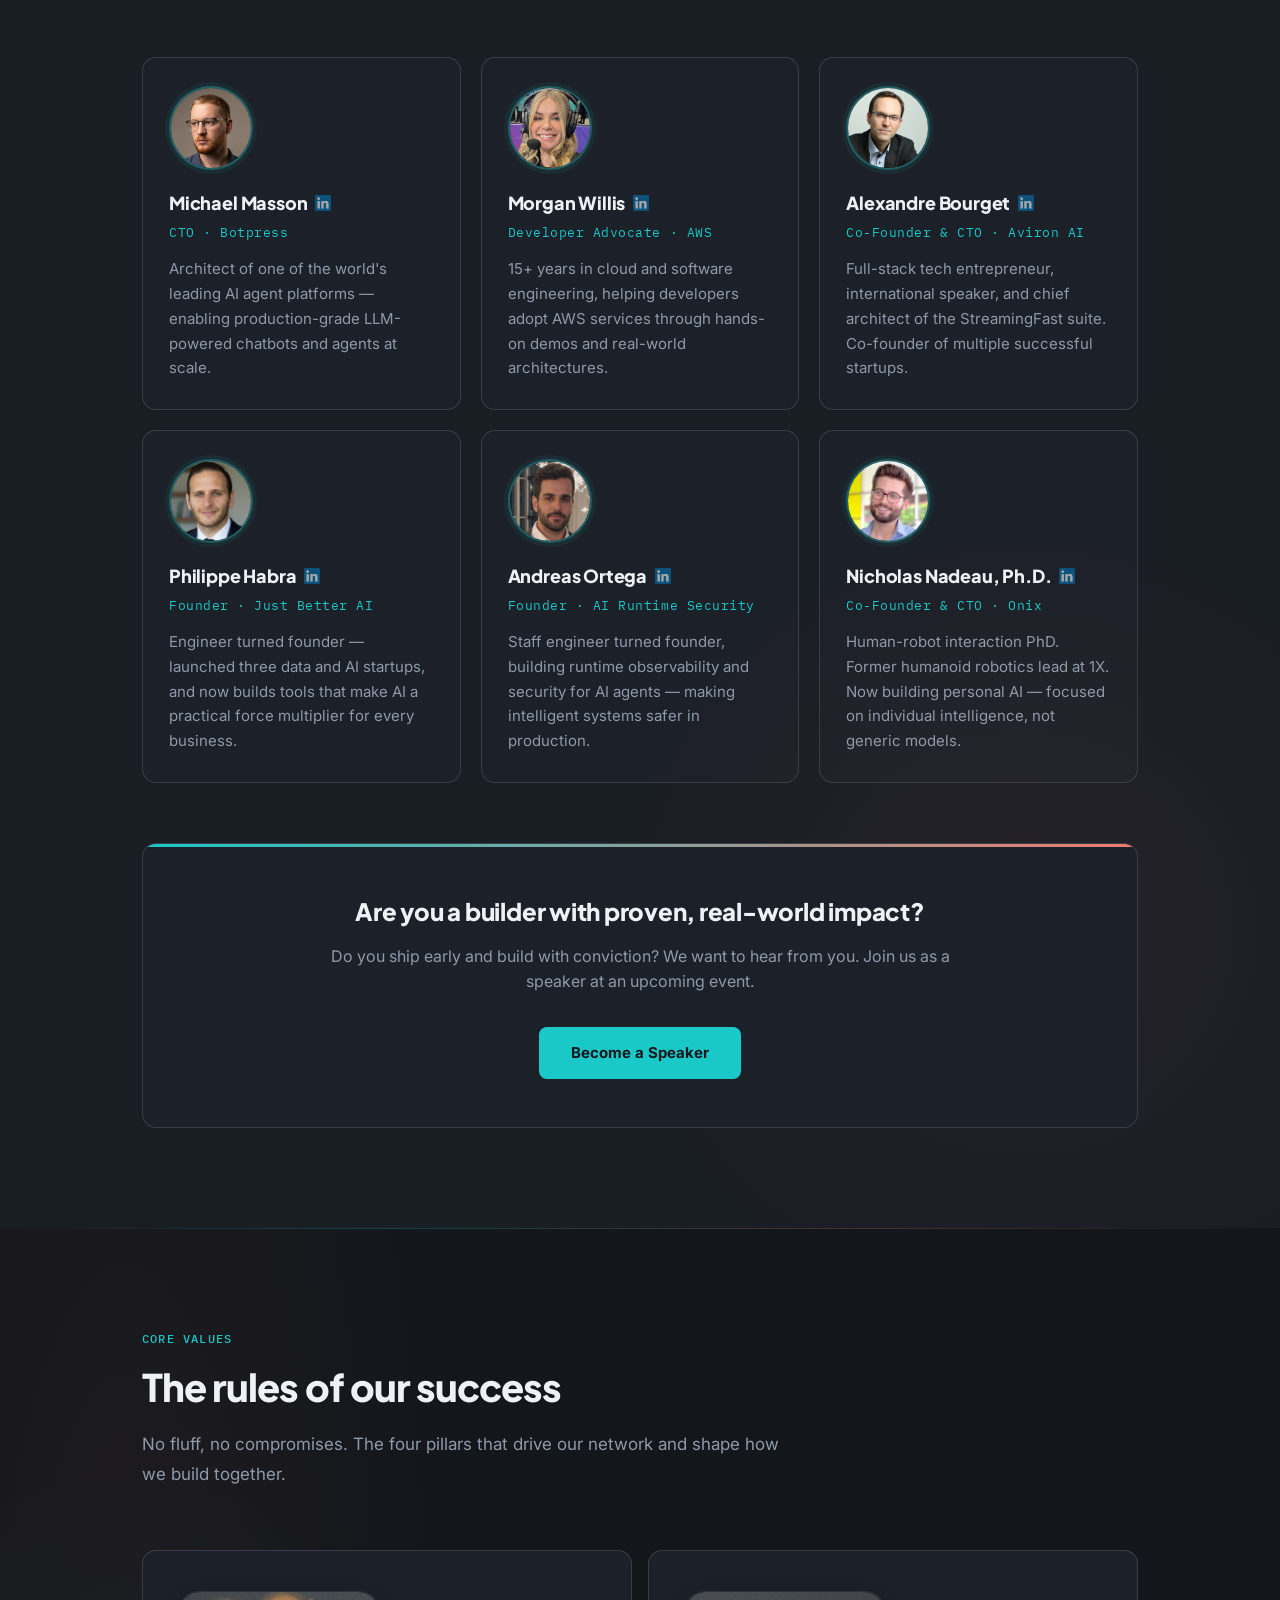
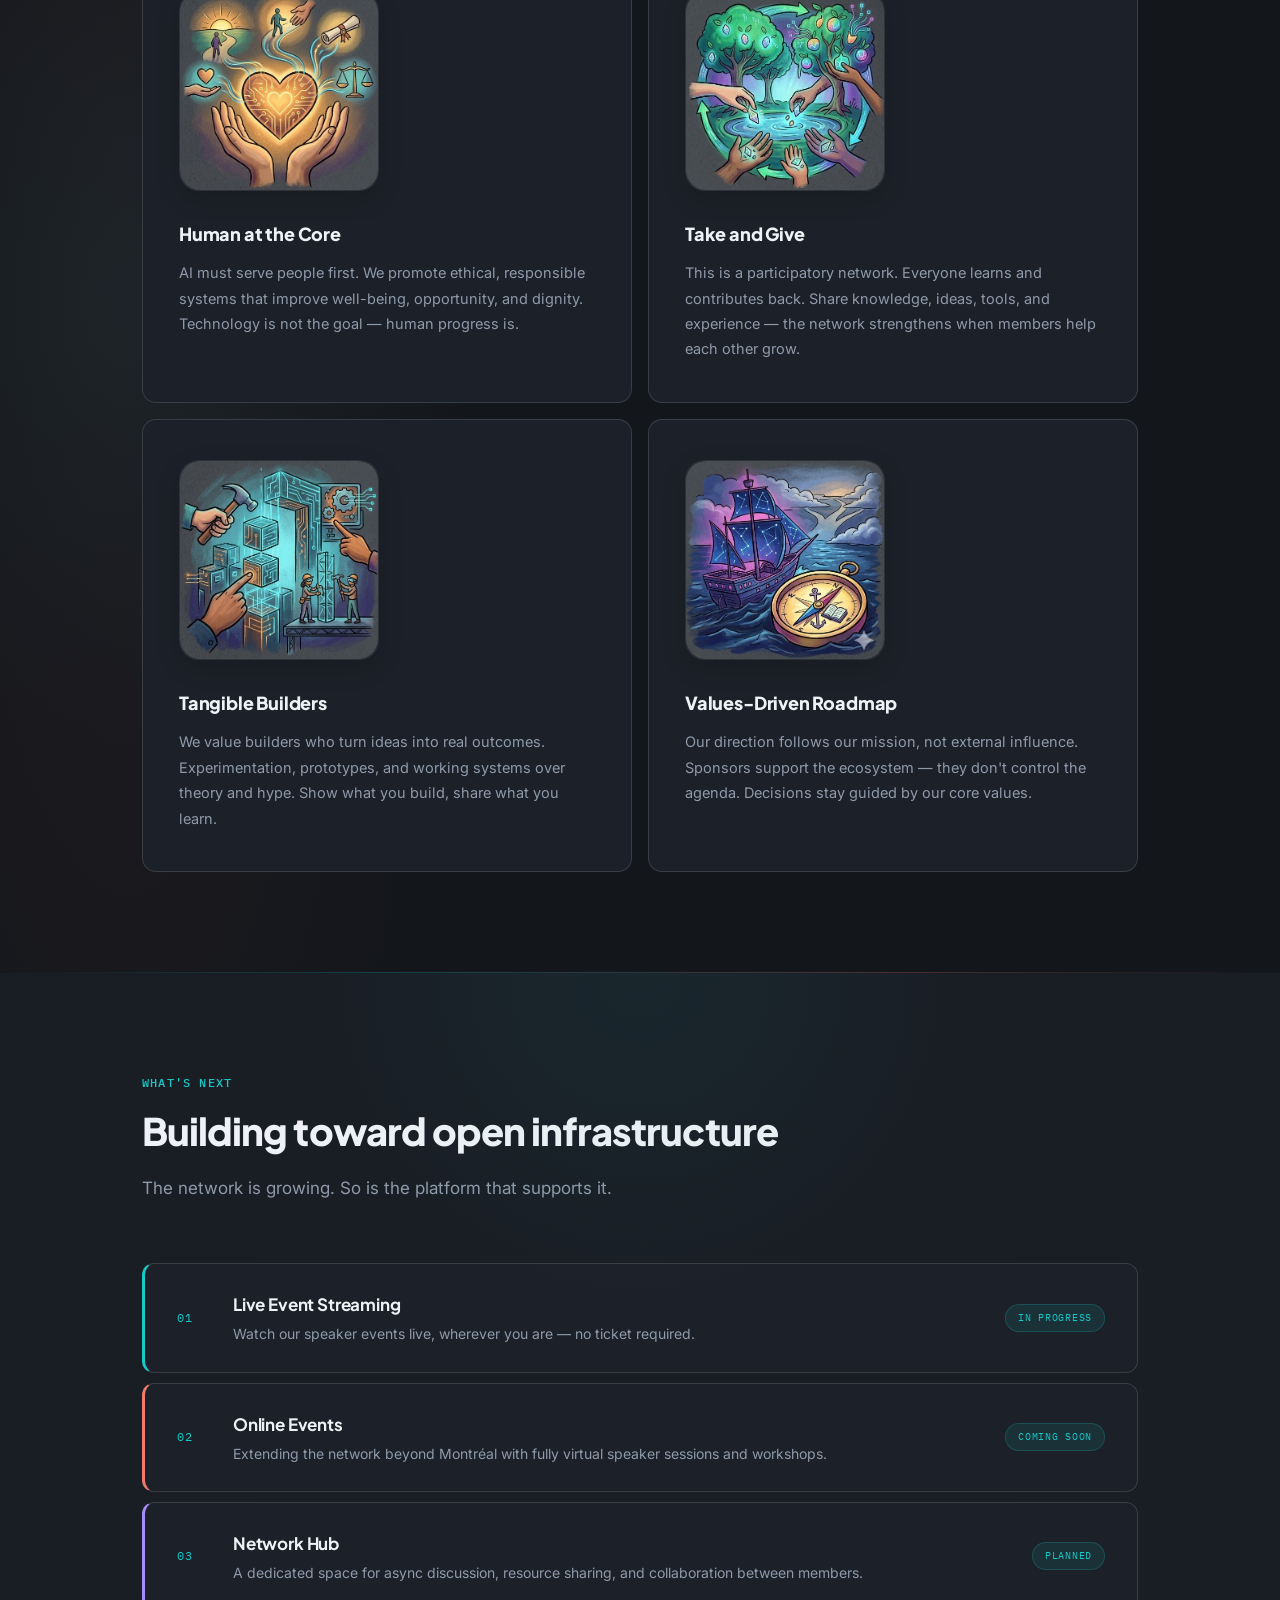
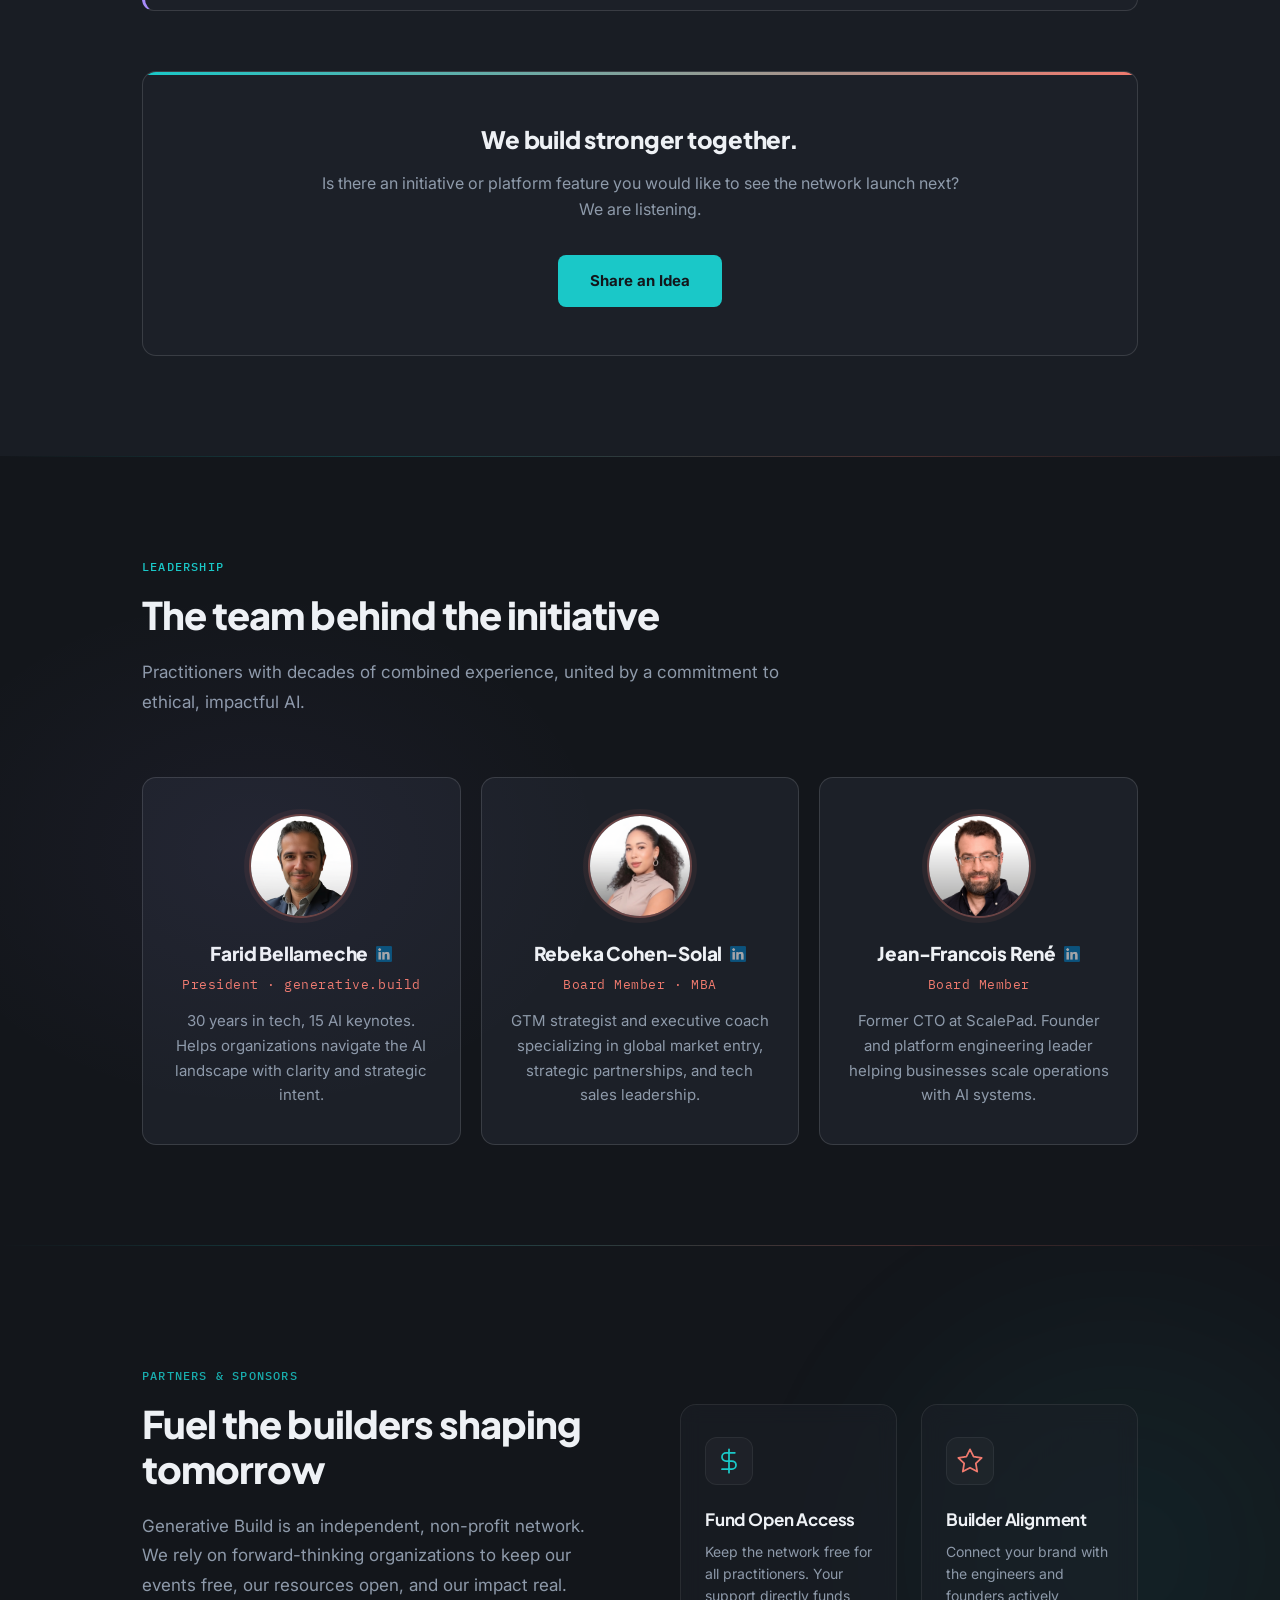
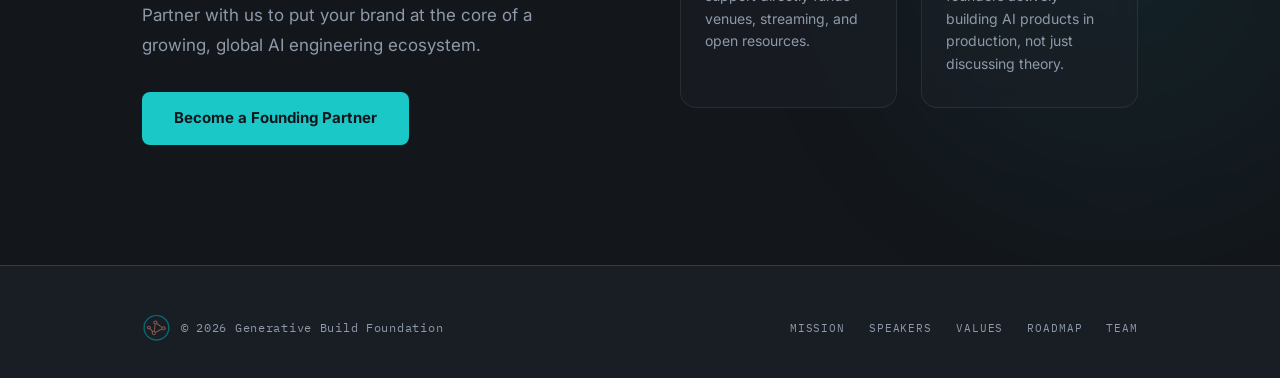
==== commit bdab6fd3: "add sponsors section" ====
--- a/index.html
+++ b/index.html
@@ -7,666 +7,7 @@
 <link rel="preconnect" href="https://fonts.googleapis.com"/>
 <link rel="preconnect" href="https://fonts.gstatic.com" crossorigin/>
 <link href="https://fonts.googleapis.com/css2?family=Plus+Jakarta+Sans:wght@400;500;600;700;800&family=Inter:wght@300;400;500&family=IBM+Plex+Mono:wght@400;500&display=swap" rel="stylesheet"/>
-<style>
-  html[lang="en"] [data-fr] { display: none !important; }
-  html[lang="fr"] [data-en] { display: none !important; }
-  *, *::before, *::after { box-sizing: border-box; margin: 0; padding: 0; }
-
-  :root {
-    --bg:        #13161b;
-    --surface:   #1c2028;
-    --surface2:  #232830;
-    --surface3:  #191d24;
-    --teal:      #1ac8c8;
-    --teal-dim:  #0e9090;
-    --coral:     #f07a6e;
-    --coral-dim: #c25a50;
-    --amber:     #f5a623;
-    --white:     #eef1f5;
-    --muted:     #8e9aaa;
-    --muted2:    #6b788a;
-    --border:    rgba(255,255,255,0.08);
-    --border-bright: rgba(255,255,255,0.13);
-    --font-display: 'Plus Jakarta Sans', sans-serif;
-    --font-body:    'Inter', sans-serif;
-    --font-mono:    'IBM Plex Mono', monospace;
-  }
-
-  html { scroll-behavior: smooth; }
-
-  body {
-    background: var(--bg);
-    background-image:
-      radial-gradient(ellipse 70% 40% at 80% 10%, rgba(26,200,200,0.07) 0%, transparent 60%),
-      radial-gradient(ellipse 50% 30% at 10% 60%, rgba(240,122,110,0.05) 0%, transparent 55%);
-    color: var(--white);
-    font-family: var(--font-body);
-    font-size: 17px;
-    line-height: 1.65;
-    overflow-x: hidden;
-  }
-
-  /* ── NOISE LAYER ── */
-  body::before {
-    content: '';
-    position: fixed; inset: 0;
-    background-image: url("data:image/svg+xml,%3Csvg viewBox='0 0 256 256' xmlns='http://www.w3.org/2000/svg'%3E%3Cfilter id='n'%3E%3CfeTurbulence type='fractalNoise' baseFrequency='0.9' numOctaves='4' stitchTiles='stitch'/%3E%3C/filter%3E%3Crect width='100%25' height='100%25' filter='url(%23n)' opacity='1'/%3E%3C/svg%3E");
-    opacity: 0.025;
-    pointer-events: none;
-    z-index: 9999;
-  }
-
-  /* ── NAV ── */
-  nav {
-    position: fixed; top: 0; left: 0; right: 0; z-index: 100;
-    display: flex; align-items: center; justify-content: space-between;
-    padding: 18px 48px;
-    background: rgba(19,22,27,0.85);
-    backdrop-filter: blur(20px);
-    border-bottom: 1px solid var(--border-bright);
-  }
-  .nav-logo {
-    display: flex; align-items: center; gap: 12px;
-    text-decoration: none;
-  }
-  .nav-logo img { height: 44px; }
-  .nav-links { display: flex; align-items: center; gap: 32px; }
-  .nav-links a {
-    color: var(--muted); font-size: 15px; font-weight: 500;
-    text-decoration: none; letter-spacing: 0.02em;
-    transition: color .2s; font-family: var(--font-body);
-  }
-  .nav-links a:hover { color: var(--white); }
-  .nav-cta {
-    background: var(--teal); color: var(--bg) !important;
-    padding: 8px 18px; border-radius: 6px; font-weight: 700 !important;
-  }
-  .nav-cta:hover { background: #0ec5c5 !important; color: var(--bg) !important; }
-
-  .nav-btn-lang {
-    background: transparent; border: 1px solid var(--border-bright);
-    color: var(--white); font-family: var(--font-mono); font-size: 13px;
-    padding: 6px 12px; border-radius: 6px; cursor: pointer;
-    transition: background .2s; margin-left: 12px;
-  }
-  .nav-btn-lang:hover { background: rgba(255,255,255,0.1); }
-  
-  .nav-toggle {
-    display: none;
-    background: transparent;
-    border: none;
-    color: var(--white);
-    cursor: pointer;
-    padding: 4px;
-  }
-  
-  /* ── SECTION SCAFFOLDING ── */
-  section { padding: 100px 0; }
-  .container { max-width: 1060px; margin: 0 auto; padding: 0 32px; }
-  .section-eyebrow {
-    font-family: var(--font-mono);
-    font-size: 12px; letter-spacing: 0.1em;
-    text-transform: uppercase; color: var(--teal);
-    margin-bottom: 16px; font-weight: 500;
-    opacity: 0.85;
-  }
-  .section-title {
-    font-family: var(--font-display);
-    font-size: clamp(26px, 3.2vw, 38px);
-    font-weight: 800; line-height: 1.18;
-    letter-spacing: -0.025em;
-    margin-bottom: 20px; color: var(--white);
-  }
-  .section-body {
-    color: var(--muted); font-size: 17px; line-height: 1.75;
-    max-width: 660px;
-  }
-
-  /* ── DIVIDER ── */
-  .line-divider {
-    width: 100%; height: 1px;
-    background: linear-gradient(90deg, transparent, var(--teal) 30%, var(--coral) 70%, transparent);
-    opacity: 0.25; margin: 0;
-  }
-
-  /* ═══════════════════════════════════ HERO ═══════════════════════════════════ */
-  #hero {
-    min-height: 100vh;
-    display: flex; flex-direction: column; justify-content: center;
-    padding: 140px 0 80px;
-    position: relative; overflow: hidden;
-  }
-  .hero-grid-bg {
-    position: absolute; inset: 0;
-    background-image:
-      linear-gradient(rgba(26,200,200,0.07) 1px, transparent 1px),
-      linear-gradient(90deg, rgba(26,200,200,0.07) 1px, transparent 1px);
-    background-size: 56px 56px;
-    mask-image: radial-gradient(ellipse 90% 70% at 50% 40%, black 20%, transparent 100%);
-    pointer-events: none;
-  }
-  .hero-glow {
-    position: absolute; top: -160px; left: 50%; transform: translateX(-50%);
-    width: 1000px; height: 640px;
-    background:
-      radial-gradient(ellipse 60% 50% at 40% 50%, rgba(26,200,200,0.2) 0%, transparent 65%),
-      radial-gradient(ellipse 40% 40% at 65% 55%, rgba(240,122,110,0.14) 0%, transparent 60%);
-    pointer-events: none;
-  }
-  .hero-inner { position: relative; text-align: center; }
-  .hero-badge {
-    display: inline-flex; align-items: center; gap: 8px;
-    background: rgba(13,165,165,0.1); border: 1px solid rgba(13,165,165,0.3);
-    color: var(--teal); font-family: var(--font-mono); font-size: 11.5px;
-    letter-spacing: 0.06em; padding: 6px 18px; border-radius: 100px;
-    margin-bottom: 36px; font-weight: 400; white-space: nowrap;
-  }
-  .hero-badge .pulse-dot { width: 6px; height: 6px; border-radius: 50%; background: var(--teal); animation: pulse 2s infinite; flex-shrink: 0; }
-  @keyframes pulse {
-    0%, 100% { opacity: 1; transform: scale(1); }
-    50% { opacity: .4; transform: scale(.7); }
-  }
-  .hero-title {
-    font-family: var(--font-display);
-    font-size: clamp(44px, 6.5vw, 80px);
-    font-weight: 800; line-height: 1.05;
-    letter-spacing: -0.035em;
-    margin-bottom: 28px;
-  }
-  .hero-title em { font-style: normal; color: var(--teal); }
-  .hero-title .accent { color: var(--coral); }
-  .hero-sub {
-    font-size: clamp(17px, 2vw, 21px);
-    color: var(--muted); max-width: 600px;
-    margin: 0 auto 48px; line-height: 1.65;
-  }
-  .hero-actions { display: flex; gap: 16px; justify-content: center; flex-wrap: wrap; }
-  .btn-primary {
-    background: var(--teal); color: var(--bg);
-    font-family: var(--font-body); font-weight: 700;
-    font-size: 15px; padding: 14px 32px;
-    border-radius: 8px; border: none; cursor: pointer;
-    text-decoration: none; transition: background .2s, transform .15s;
-    display: inline-block;
-  }
-  .btn-primary:hover { background: #0ec5c5; transform: translateY(-1px); }
-  .btn-ghost {
-    background: transparent; color: var(--white);
-    font-family: var(--font-body); font-weight: 500;
-    font-size: 15px; padding: 13px 32px;
-    border-radius: 8px; border: 1px solid rgba(255,255,255,0.18); cursor: pointer;
-    text-decoration: none; transition: border-color .2s, transform .15s;
-    display: inline-block;
-  }
-  .btn-ghost:hover { border-color: rgba(255,255,255,0.45); transform: translateY(-1px); }
-  .hero-scroll {
-    margin-top: 80px; color: var(--muted);
-    font-family: var(--font-mono); font-size: 11px; letter-spacing: 0.12em;
-    text-transform: uppercase; display: flex; flex-direction: column;
-    align-items: center; gap: 8px; animation: fadeIn 2s 1s both;
-  }
-  .hero-scroll::after {
-    content: ''; width: 1px; height: 40px;
-    background: linear-gradient(var(--teal), transparent);
-  }
-  @keyframes fadeIn { from { opacity: 0; } to { opacity: 1; } }
-
-  /* ── HERO FLOATING ORBS ── */
-  .hero-orb {
-    position: absolute; border-radius: 50%;
-    pointer-events: none; filter: blur(72px);
-  }
-  .hero-orb-1 {
-    width: 340px; height: 340px;
-    background: radial-gradient(circle, rgba(26,200,200,0.18) 0%, transparent 70%);
-    top: 15%; left: 8%;
-    animation: orbDrift1 14s ease-in-out infinite;
-  }
-  .hero-orb-2 {
-    width: 260px; height: 260px;
-    background: radial-gradient(circle, rgba(240,122,110,0.15) 0%, transparent 70%);
-    bottom: 20%; right: 10%;
-    animation: orbDrift2 18s ease-in-out infinite;
-  }
-  @keyframes orbDrift1 {
-    0%, 100% { transform: translate(0, 0); }
-    33%       { transform: translate(30px, -20px); }
-    66%       { transform: translate(-15px, 25px); }
-  }
-  @keyframes orbDrift2 {
-    0%, 100% { transform: translate(0, 0); }
-    40%       { transform: translate(-25px, 20px); }
-    70%       { transform: translate(20px, -15px); }
-  }
-
-  /* ═══════════════════════════════════ MISSION ═══════════════════════════════════ */
-  #mission { padding: 120px 0; background: var(--surface3); position: relative; }
-  #mission::before {
-    content: ''; position: absolute; inset: 0; pointer-events: none;
-    background: radial-gradient(ellipse 60% 80% at 100% 50%, rgba(240,122,110,0.06) 0%, transparent 60%);
-  }
-  .mission-layout {
-    display: grid; grid-template-columns: 1fr 1fr; gap: 80px; align-items: center;
-  }
-  .mission-statement {
-    font-family: var(--font-display);
-    font-size: clamp(22px, 2.8vw, 30px);
-    font-weight: 700; line-height: 1.4;
-    color: var(--white); letter-spacing: -0.02em;
-  }
-  .mission-statement .hl { color: var(--teal); }
-  .mission-right { color: var(--muted); font-size: 16px; line-height: 1.8; }
-  .mission-tag {
-    display: inline-block;
-    background: rgba(232,114,106,0.1); border: 1px solid rgba(232,114,106,0.25);
-    color: var(--coral); font-family: var(--font-mono); font-size: 11px;
-    letter-spacing: 0.06em; padding: 4px 12px; border-radius: 4px; margin-bottom: 20px;
-  }
-
-  /* ═══════════════════════════════════ VALUES ═══════════════════════════════════ */
-  #values { padding: 100px 0; position: relative; }
-  #values::before {
-    content: ''; position: absolute; inset: 0; pointer-events: none;
-    background: radial-gradient(ellipse 50% 60% at 10% 50%, rgba(26,200,200,0.05) 0%, transparent 55%);
-  }
-  .values-grid {
-    display: grid; grid-template-columns: 1fr 1fr; gap: 16px;
-    margin-top: 60px;
-  }
-  .value-card {
-    background: var(--surface); padding: 40px 36px;
-    border: 1px solid var(--border-bright);
-    border-radius: 14px;
-    transition: background .3s, border-color .3s, transform .2s;
-    position: relative; overflow: hidden;
-  }
-  .value-card::before {
-    content: ''; position: absolute; top: 0; left: 0; right: 0; height: 2px;
-    background: linear-gradient(90deg, var(--teal), var(--coral));
-    opacity: 0; transition: opacity .3s;
-  }
-  .value-card:hover { background: var(--surface2); border-color: rgba(26,200,200,0.25); transform: translateY(-2px); }
-  .value-card:hover::before { opacity: 1; }
-  .value-icon {
-    width: 200px; height: 200px; margin-bottom: 28px;
-    border-radius: 20px;
-    display: flex; align-items: center; justify-content: center;
-    background: rgba(255,255,255,0.02);
-    border: 1px solid rgba(255,255,255,0.06);
-    box-shadow: 0 8px 24px rgba(0,0,0,0.15);
-  }
-  .value-icon img {
-    width: 100%; height: 100%; object-fit: cover;
-    border-radius: inherit;
-  }
-  .value-name {
-    font-family: var(--font-display); font-size: 18px; font-weight: 800;
-    letter-spacing: -0.01em; margin-bottom: 12px; color: var(--white);
-  }
-  .value-desc { color: var(--muted); font-size: 14.5px; line-height: 1.75; }
-
-  /* ═══════════════════════════════════ ORIGIN ═══════════════════════════════════ */
-  #origin { padding: 100px 0; background: var(--surface3); position: relative; }
-  #origin::before {
-    content: ''; position: absolute; inset: 0; pointer-events: none;
-    background: radial-gradient(ellipse 40% 60% at 90% 50%, rgba(26,200,200,0.06) 0%, transparent 55%);
-  }
-  .origin-inner {
-    background: var(--surface);
-    border: 1px solid var(--border-bright);
-    border-left: 3px solid var(--teal);
-    border-radius: 16px; padding: 64px 72px;
-    position: relative; overflow: hidden;
-  }
-  .origin-inner::after {
-    content: 'Generative';
-    font-family: var(--font-display); font-size: 120px; font-weight: 800;
-    color: rgba(26,200,200,0.05); position: absolute;
-    right: 20px; bottom: -20px; line-height: 1; pointer-events: none;
-    letter-spacing: -0.06em; white-space: nowrap;
-  }
-  .origin-quote {
-    font-family: var(--font-display); font-size: clamp(20px, 2.5vw, 26px);
-    font-weight: 700; line-height: 1.5; color: var(--white);
-    letter-spacing: -0.02em; max-width: 700px;
-    position: relative; z-index: 1;
-  }
-  .origin-quote::before {
-    content: '"'; font-size: 80px; color: var(--teal); opacity: 0.3;
-    line-height: 0; position: absolute; top: 10px; left: -30px;
-    font-family: Georgia, serif;
-  }
-  .origin-author {
-    display: flex; align-items: center; gap: 16px;
-    margin-top: 28px; position: relative; z-index: 1;
-  }
-  .origin-avatar {
-    width: 56px; height: 56px; border-radius: 50%;
-    border: 2px solid rgba(26,200,200,0.35);
-    object-fit: cover;
-  }
-  .origin-author-name {
-    font-family: var(--font-display); font-size: 16px; font-weight: 800;
-    color: var(--white); margin-bottom: 2px;
-  }
-  .origin-author-role {
-    font-family: var(--font-mono); font-size: 12px; color: var(--teal);
-    letter-spacing: 0.04em;
-  }
-  .origin-caption {
-    margin-top: 36px; padding-top: 32px; border-top: 1px solid var(--border-bright);
-    color: var(--muted); font-size: 15px;
-    line-height: 1.75; max-width: 620px; position: relative; z-index: 1;
-  }
-
-  /* ═══════════════════════════════════ IMPACT ═══════════════════════════════════ */
-  #impact { padding: 100px 0; position: relative; }
-  #impact::before {
-    content: ''; position: absolute; inset: 0; pointer-events: none;
-    background: radial-gradient(ellipse 50% 70% at 50% 100%, rgba(26,200,200,0.06) 0%, transparent 60%);
-  }
-  .stats-grid {
-    display: grid; grid-template-columns: repeat(4, 1fr); gap: 16px;
-    margin-top: 60px;
-  }
-  .stat-card {
-    background: var(--surface);
-    border: 1px solid var(--border-bright);
-    border-radius: 14px;
-    padding: 40px 28px;
-    text-align: center; transition: background .3s, transform .2s;
-    position: relative; overflow: hidden;
-  }
-  .stat-card:hover { background: var(--surface2); transform: translateY(-3px); }
-  .stat-num {
-    font-family: var(--font-display); font-size: clamp(36px, 3.8vw, 50px);
-    font-weight: 800; line-height: 1;
-    letter-spacing: -0.03em; margin-bottom: 8px;
-  }
-  .stat-card:nth-child(1) .stat-num { color: var(--teal); }
-  .stat-card:nth-child(2) .stat-num { color: var(--coral); }
-  .stat-card:nth-child(3) .stat-num { color: var(--amber); }
-  .stat-card:nth-child(4) .stat-num { color: #a78bfa; }
-  .stat-label {
-    font-family: var(--font-mono); font-size: 11px; letter-spacing: 0.07em;
-    text-transform: uppercase; color: var(--muted);
-  }
-  .stat-tagline {
-    font-size: 13px; color: var(--muted2);
-    margin-top: 8px; font-style: italic;
-  }
-
-  /* ═══════════════════════════════════ SPEAKERS ═══════════════════════════════════ */
-  #speakers { padding: 100px 0; background: var(--surface3); position: relative; }
-  #speakers::before {
-    content: ''; position: absolute; inset: 0; pointer-events: none;
-    background: radial-gradient(ellipse 60% 50% at 80% 80%, rgba(240,122,110,0.06) 0%, transparent 55%);
-  }
-  .speakers-grid {
-    display: grid; grid-template-columns: repeat(3, 1fr); gap: 20px;
-    margin-top: 60px;
-  }
-  .speaker-card {
-    background: var(--surface); border: 1px solid var(--border-bright);
-    border-radius: 14px; padding: 28px 26px;
-    transition: border-color .3s, transform .22s, box-shadow .22s;
-    display: flex; flex-direction: column;
-    text-decoration: none; color: inherit;
-  }
-  .speaker-card:hover {
-    border-color: rgba(26,200,200,0.4);
-    transform: translateY(-4px);
-    box-shadow: 0 16px 40px rgba(0,0,0,0.25);
-  }
-  .speaker-avatar {
-    width: 84px; height: 84px; border-radius: 50%;
-    border: 2px solid rgba(26,200,200,0.35);
-    margin-bottom: 18px; overflow: hidden;
-    background: var(--surface2);
-    display: flex; align-items: center; justify-content: center;
-    position: relative; flex-shrink: 0;
-    box-shadow: 0 0 0 4px rgba(26,200,200,0.07);
-  }
-  .speaker-avatar-placeholder {
-    width: 100%; height: 100%;
-    background: linear-gradient(135deg, rgba(26,200,200,0.18), rgba(240,122,110,0.18));
-    display: flex; align-items: center; justify-content: center;
-  }
-  .speaker-avatar-initials {
-    font-family: var(--font-display); font-size: 20px; font-weight: 800;
-    color: var(--teal);
-  }
-  .speaker-name {
-    font-family: var(--font-display); font-size: 18px; font-weight: 800;
-    color: var(--white); letter-spacing: -0.01em; margin-bottom: 4px;
-    display: flex; align-items: center; gap: 8px;
-  }
-  .speaker-role {
-    font-family: var(--font-mono); font-size: 13px; color: var(--teal);
-    letter-spacing: 0.04em; margin-bottom: 14px;
-  }
-  .speaker-bio {
-    font-size: 15px; color: var(--muted); line-height: 1.65;
-    flex: 1;
-  }
-
-  /* ═══════════════════════════════════ BOARD ═══════════════════════════════════ */
-  #board { padding: 100px 0; position: relative; }
-  #board::before {
-    content: ''; position: absolute; inset: 0; pointer-events: none;
-    background: radial-gradient(ellipse 50% 60% at 20% 50%, rgba(167,139,250,0.05) 0%, transparent 55%);
-  }
-  .board-grid {
-    display: grid; grid-template-columns: repeat(3, 1fr); gap: 20px;
-    margin-top: 60px;
-  }
-  .board-card {
-    background: var(--surface); border: 1px solid var(--border-bright);
-    border-radius: 14px; padding: 36px 28px;
-    transition: border-color .3s, transform .22s, box-shadow .22s;
-    text-align: center; display: block;
-    text-decoration: none; color: inherit;
-  }
-  .board-card:hover {
-    border-color: rgba(240,122,110,0.4);
-    transform: translateY(-4px);
-    box-shadow: 0 16px 40px rgba(0,0,0,0.25);
-  }
-  .board-avatar {
-    width: 104px; height: 104px; border-radius: 50%;
-    border: 2px solid rgba(240,122,110,0.35);
-    margin: 0 auto 20px; overflow: hidden;
-    background: var(--surface2);
-    display: flex; align-items: center; justify-content: center;
-    position: relative;
-    box-shadow: 0 0 0 5px rgba(240,122,110,0.07);
-  }
-  .board-avatar-inner {
-    width: 100%; height: 100%;
-    background: linear-gradient(135deg, rgba(240,122,110,0.18), rgba(26,200,200,0.12));
-    display: flex; align-items: center; justify-content: center;
-  }
-  .board-initials {
-    font-family: var(--font-display); font-size: 26px; font-weight: 800;
-    color: var(--coral);
-  }
-  .board-name {
-    font-family: var(--font-display); font-size: 19px; font-weight: 800;
-    color: var(--white); letter-spacing: -0.01em; margin-bottom: 4px;
-    display: flex; align-items: center; justify-content: center; gap: 8px;
-  }
-  .board-title {
-    font-family: var(--font-mono); font-size: 13px; color: var(--coral);
-    letter-spacing: 0.04em; margin-bottom: 14px;
-  }
-  .board-bio { font-size: 15px; color: var(--muted); line-height: 1.65; }
-
-  /* Photo slot instructions */
-  .photo-hint {
-    position: absolute; inset: 0; border-radius: 50%;
-    display: flex; align-items: center; justify-content: center;
-    background: rgba(0,0,0,0.55); opacity: 0;
-    transition: opacity .2s; font-size: 10px;
-    color: var(--white); text-align: center; padding: 6px;
-    font-family: var(--font-mono); letter-spacing: 0.04em;
-    line-height: 1.3;
-  }
-  .board-card:hover .photo-hint,
-  .speaker-card:hover .photo-hint { opacity: 1; }
-
-  /* LinkedIn Icon */
-  .ln-icon { width: 16px; height: 16px; opacity: 0.6; transition: opacity .2s, transform .2s; }
-  .speaker-card:hover .ln-icon, .board-card:hover .ln-icon { opacity: 1; transform: scale(1.1); }
-
-  /* ── SPEAKER CTA ── */
-  .speaker-cta {
-    margin-top: 60px;
-    background: var(--surface);
-    border: 1px solid var(--border-bright);
-    border-radius: 14px;
-    padding: 48px;
-    text-align: center;
-    position: relative;
-    overflow: hidden;
-  }
-  .speaker-cta::before {
-    content: ''; position: absolute; top: 0; left: 0; right: 0; height: 3px;
-    background: linear-gradient(90deg, var(--teal), var(--coral));
-  }
-  .speaker-cta h3 {
-    font-family: var(--font-display); font-size: clamp(20px, 2.5vw, 24px); font-weight: 800;
-    color: var(--white); margin-bottom: 12px; letter-spacing: -0.01em;
-  }
-  .speaker-cta p {
-    color: var(--muted); font-size: 16px; line-height: 1.6; max-width: 640px;
-    margin: 0 auto 32px;
-  }
-
-  /* ═══════════════════════════════════ ROADMAP ═══════════════════════════════════ */
-  #roadmap { padding: 100px 0; background: var(--surface3); position: relative; }
-  #roadmap::before {
-    content: ''; position: absolute; inset: 0; pointer-events: none;
-    background: radial-gradient(ellipse 50% 60% at 50% 0%, rgba(26,200,200,0.06) 0%, transparent 55%);
-  }
-  .roadmap-list {
-    margin-top: 60px; display: flex; flex-direction: column; gap: 10px;
-  }
-  .roadmap-item {
-    background: var(--surface); border: 1px solid var(--border-bright);
-    border-radius: 12px; padding: 26px 32px;
-    display: flex; align-items: center; gap: 28px;
-    transition: background .3s, border-color .3s, transform .2s;
-    cursor: default;
-  }
-  .roadmap-item:hover { background: var(--surface2); border-color: rgba(26,200,200,0.25); transform: translateX(4px); }
-  .roadmap-num {
-    font-family: var(--font-mono); font-size: 12px; color: var(--teal);
-    letter-spacing: 0.06em; flex-shrink: 0; width: 28px;
-  }
-  .roadmap-content { flex: 1; }
-  .roadmap-title {
-    font-family: var(--font-display); font-size: 17px; font-weight: 700;
-    color: var(--white); letter-spacing: -0.01em; margin-bottom: 4px;
-  }
-  .roadmap-desc { font-size: 14px; color: var(--muted); }
-  .roadmap-badge {
-    font-family: var(--font-mono); font-size: 10px; letter-spacing: 0.07em;
-    text-transform: uppercase; padding: 5px 12px; border-radius: 100px;
-    background: rgba(26,200,200,0.1); border: 1px solid rgba(26,200,200,0.2);
-    color: var(--teal); flex-shrink: 0;
-  }
-
-  /* ═══════════════════════════════════ FOOTER ═══════════════════════════════════ */
-  footer {
-    border-top: 1px solid var(--border-bright);
-    padding: 48px 0 36px;
-    background: var(--surface3);
-  }
-  .footer-inner {
-    display: flex; align-items: center; justify-content: space-between;
-    flex-wrap: wrap; gap: 20px;
-  }
-  .footer-logo { display: flex; align-items: center; gap: 10px; }
-  .footer-logo img { height: 28px; opacity: 0.7; }
-  .footer-copy {
-    font-family: var(--font-mono); font-size: 12px; color: var(--muted);
-    letter-spacing: 0.06em;
-  }
-  .footer-links { display: flex; gap: 24px; }
-  .footer-links a {
-    font-family: var(--font-mono); font-size: 11px; color: var(--muted);
-    text-decoration: none; letter-spacing: 0.08em; text-transform: uppercase;
-    transition: color .2s;
-  }
-  .footer-links a:hover { color: var(--teal); }
-
-  /* ═══════════════════════════════════ PHOTO PLACEHOLDER TOOLTIP ═══════════════════════════════════ */
-  .avatar-wrap { position: relative; }
-
-  /* ═══════════════════════════════════ RESPONSIVE ═══════════════════════════════════ */
-  @media (max-width: 768px) {
-    nav { padding: 16px 24px; }
-    .nav-toggle { display: block; }
-    .nav-links {
-      position: absolute; top: 100%; left: 0; right: 0;
-      background: rgba(19,22,27,0.95); backdrop-filter: blur(20px);
-      flex-direction: column; padding: 24px; gap: 24px;
-      border-bottom: 1px solid var(--border-bright);
-      display: none;
-    }
-    .nav-links.active { display: flex; }
-    .mission-layout { grid-template-columns: 1fr; gap: 40px; }
-    .values-grid { grid-template-columns: 1fr; }
-    .stats-grid { grid-template-columns: repeat(2, 1fr); }
-    .speakers-grid { grid-template-columns: 1fr; }
-    .board-grid { grid-template-columns: 1fr 1fr; }
-    .origin-inner { padding: 40px 28px; }
-    .origin-inner::after { font-size: 60px; right: 0; bottom: 0; }
-    section { padding: 70px 0; }
-  }
-  @media (max-width: 520px) {
-    .board-grid { grid-template-columns: 1fr; }
-  }
-
-  /* ── SCROLL REVEAL ── */
-  .reveal {
-    opacity: 0; transform: translateY(28px);
-    transition: opacity .65s ease, transform .65s ease;
-  }
-  .reveal.visible { opacity: 1; transform: none; }
-
-  /* ── STAGGERED CARD CHILDREN ── */
-  .stagger-children > * {
-    opacity: 0; transform: translateY(20px);
-    transition: opacity .5s ease, transform .5s ease;
-  }
-  .stagger-children.visible > *:nth-child(1) { opacity: 1; transform: none; transition-delay: 0ms; }
-  .stagger-children.visible > *:nth-child(2) { opacity: 1; transform: none; transition-delay: 80ms; }
-  .stagger-children.visible > *:nth-child(3) { opacity: 1; transform: none; transition-delay: 160ms; }
-  .stagger-children.visible > *:nth-child(4) { opacity: 1; transform: none; transition-delay: 240ms; }
-  .stagger-children.visible > *:nth-child(5) { opacity: 1; transform: none; transition-delay: 320ms; }
-  .stagger-children.visible > *:nth-child(6) { opacity: 1; transform: none; transition-delay: 400ms; }
-
-  /* roadmap left accent per status */
-  .roadmap-item:nth-child(1) { border-left: 3px solid var(--teal); }
-  .roadmap-item:nth-child(2) { border-left: 3px solid var(--coral); }
-  .roadmap-item:nth-child(3) { border-left: 3px solid #a78bfa; }
-
-  /* per-card count bar colour */
-  .stat-card:nth-child(1) .count-bar { background: var(--teal); }
-  .stat-card:nth-child(2) .count-bar { background: var(--coral); }
-  .stat-card:nth-child(3) .count-bar { background: var(--amber); }
-  .stat-card:nth-child(4) .count-bar { background: #a78bfa; }
-  .stat-num { transition: color .3s; }
-  .stat-card { overflow: hidden; }
-  .stat-card .count-bar {
-    position: absolute; bottom: 0; left: 0; height: 2px;
-    background: linear-gradient(90deg, var(--teal), var(--coral));
-    width: 0; transition: width 1.2s ease;
-  }
-  .stat-card { position: relative; }
-  .stat-card.counted .count-bar { width: 100%; }
-</style>
+<link rel="stylesheet" href="./assets/style.css"/>
 </head>
 <body>
 
@@ -1049,6 +390,43 @@
   </div>
 </section>
 
+<div class="line-divider"></div>
+
+<!-- SPONSORS -->
+<section id="sponsors">
+  <div class="sponsors-glow"></div>
+  <div class="container">
+    <div class="sponsors-layout">
+      <div class="sponsors-content reveal">
+        <div class="section-eyebrow"><span data-en>Partners & Sponsors</span><span data-fr>Partenaires & Commanditaires</span></div>
+        <h2 class="section-title"><span data-en>Fuel the builders shaping tomorrow</span><span data-fr>Propulsez les bâtisseurs de demain</span></h2>
+        <p class="section-body" style="margin-bottom: 32px;"><span data-en>Generative Build is an independent, non-profit network. We rely on forward-thinking organizations to keep our events free, our resources open, and our impact real. Partner with us to put your brand at the core of a growing, global AI engineering ecosystem.</span><span data-fr>Generative Build est un réseau indépendant à but non lucratif. Nous comptons sur des organisations avant-gardistes pour garder nos événements gratuits, nos ressources ouvertes et notre impact réel. Devenez partenaire pour placer votre marque au cœur d'un écosystème mondial et grandissant d'ingénierie IA.</span></p>
+        <a href="mailto:faridautomatic@gmail.com" class="btn-primary"><span data-en>Become a Founding Partner</span><span data-fr>Devenir Partenaire Fondateur</span></a>
+      </div>
+      
+      <div class="sponsors-grid-visual reveal">
+        <div class="sponsor-feature-card">
+          <div class="sfc-icon">
+            <svg width="28" height="28" viewBox="0 0 24 24" fill="none" stroke="currentColor" stroke-width="1.5" stroke-linecap="round" stroke-linejoin="round" style="color:var(--teal);"><path d="M12 2v20M17 5H9.5a3.5 3.5 0 0 0 0 7h5a3.5 3.5 0 0 1 0 7H6"/></svg>
+          </div>
+          <div class="sfc-title"><span data-en>Fund Open Access</span><span data-fr>Financer l'Accès Ouvert</span></div>
+          <div class="sfc-desc"><span data-en>Keep the network free for all practitioners. Your support directly funds venues, streaming, and open resources.</span><span data-fr>Gardez le réseau gratuit pour tous les praticiens. Votre soutien finance directement les lieux, la diffusion et les ressources ouvertes.</span></div>
+          <div class="slot-border"></div>
+        </div>
+
+        <div class="sponsor-feature-card">
+          <div class="sfc-icon">
+            <svg width="28" height="28" viewBox="0 0 24 24" fill="none" stroke="currentColor" stroke-width="1.5" stroke-linecap="round" stroke-linejoin="round" style="color:var(--coral);"><polygon points="12 2 15.09 8.26 22 9.27 17 14.14 18.18 21.02 12 17.77 5.82 21.02 7 14.14 2 9.27 8.91 8.26 12 2"/></svg>
+          </div>
+          <div class="sfc-title"><span data-en>Builder Alignment</span><span data-fr>Alignement Bâtisseur</span></div>
+          <div class="sfc-desc"><span data-en>Connect your brand with the engineers and founders actively building AI products in production, not just discussing theory.</span><span data-fr>Connectez votre marque avec les ingénieurs et fondateurs qui construisent activement des produits IA en production.</span></div>
+          <div class="slot-border"></div>
+        </div>
+      </div>
+    </div>
+  </div>
+</section>
+
 <!-- FOOTER -->
 <footer>
   <div class="container">
--- a/assets/style.css
+++ b/assets/style.css
@@ -0,0 +1,712 @@
+  html[lang="en"] [data-fr] { display: none !important; }
+  html[lang="fr"] [data-en] { display: none !important; }
+  *, *::before, *::after { box-sizing: border-box; margin: 0; padding: 0; }
+
+  :root {
+    --bg:        #13161b;
+    --surface:   #1c2028;
+    --surface2:  #232830;
+    --surface3:  #191d24;
+    --teal:      #1ac8c8;
+    --teal-dim:  #0e9090;
+    --coral:     #f07a6e;
+    --coral-dim: #c25a50;
+    --amber:     #f5a623;
+    --white:     #eef1f5;
+    --muted:     #8e9aaa;
+    --muted2:    #6b788a;
+    --border:    rgba(255,255,255,0.08);
+    --border-bright: rgba(255,255,255,0.13);
+    --font-display: 'Plus Jakarta Sans', sans-serif;
+    --font-body:    'Inter', sans-serif;
+    --font-mono:    'IBM Plex Mono', monospace;
+  }
+
+  html { scroll-behavior: smooth; }
+
+  body {
+    background: var(--bg);
+    background-image:
+      radial-gradient(ellipse 70% 40% at 80% 10%, rgba(26,200,200,0.07) 0%, transparent 60%),
+      radial-gradient(ellipse 50% 30% at 10% 60%, rgba(240,122,110,0.05) 0%, transparent 55%);
+    color: var(--white);
+    font-family: var(--font-body);
+    font-size: 17px;
+    line-height: 1.65;
+    overflow-x: hidden;
+  }
+
+  /* ── NOISE LAYER ── */
+  body::before {
+    content: '';
+    position: fixed; inset: 0;
+    background-image: url("data:image/svg+xml,%3Csvg viewBox='0 0 256 256' xmlns='http://www.w3.org/2000/svg'%3E%3Cfilter id='n'%3E%3CfeTurbulence type='fractalNoise' baseFrequency='0.9' numOctaves='4' stitchTiles='stitch'/%3E%3C/filter%3E%3Crect width='100%25' height='100%25' filter='url(%23n)' opacity='1'/%3E%3C/svg%3E");
+    opacity: 0.025;
+    pointer-events: none;
+    z-index: 9999;
+  }
+
+  /* ── NAV ── */
+  nav {
+    position: fixed; top: 0; left: 0; right: 0; z-index: 100;
+    display: flex; align-items: center; justify-content: space-between;
+    padding: 18px 48px;
+    background: rgba(19,22,27,0.85);
+    backdrop-filter: blur(20px);
+    border-bottom: 1px solid var(--border-bright);
+  }
+  .nav-logo {
+    display: flex; align-items: center; gap: 12px;
+    text-decoration: none;
+  }
+  .nav-logo img { height: 44px; }
+  .nav-links { display: flex; align-items: center; gap: 32px; }
+  .nav-links a {
+    color: var(--muted); font-size: 15px; font-weight: 500;
+    text-decoration: none; letter-spacing: 0.02em;
+    transition: color .2s; font-family: var(--font-body);
+  }
+  .nav-links a:hover { color: var(--white); }
+  .nav-cta {
+    background: var(--teal); color: var(--bg) !important;
+    padding: 8px 18px; border-radius: 6px; font-weight: 700 !important;
+  }
+  .nav-cta:hover { background: #0ec5c5 !important; color: var(--bg) !important; }
+
+  .nav-btn-lang {
+    background: transparent; border: 1px solid var(--border-bright);
+    color: var(--white); font-family: var(--font-mono); font-size: 13px;
+    padding: 6px 12px; border-radius: 6px; cursor: pointer;
+    transition: background .2s; margin-left: 12px;
+  }
+  .nav-btn-lang:hover { background: rgba(255,255,255,0.1); }
+  
+  .nav-toggle {
+    display: none;
+    background: transparent;
+    border: none;
+    color: var(--white);
+    cursor: pointer;
+    padding: 4px;
+  }
+  
+  /* ── SECTION SCAFFOLDING ── */
+  section { padding: 100px 0; }
+  .container { max-width: 1060px; margin: 0 auto; padding: 0 32px; }
+  .section-eyebrow {
+    font-family: var(--font-mono);
+    font-size: 12px; letter-spacing: 0.1em;
+    text-transform: uppercase; color: var(--teal);
+    margin-bottom: 16px; font-weight: 500;
+    opacity: 0.85;
+  }
+  .section-title {
+    font-family: var(--font-display);
+    font-size: clamp(26px, 3.2vw, 38px);
+    font-weight: 800; line-height: 1.18;
+    letter-spacing: -0.025em;
+    margin-bottom: 20px; color: var(--white);
+  }
+  .section-body {
+    color: var(--muted); font-size: 17px; line-height: 1.75;
+    max-width: 660px;
+  }
+
+  /* ── DIVIDER ── */
+  .line-divider {
+    width: 100%; height: 1px;
+    background: linear-gradient(90deg, transparent, var(--teal) 30%, var(--coral) 70%, transparent);
+    opacity: 0.25; margin: 0;
+  }
+
+  /* ═══════════════════════════════════ HERO ═══════════════════════════════════ */
+  #hero {
+    min-height: 100vh;
+    display: flex; flex-direction: column; justify-content: center;
+    padding: 140px 0 80px;
+    position: relative; overflow: hidden;
+  }
+  .hero-grid-bg {
+    position: absolute; inset: 0;
+    background-image:
+      linear-gradient(rgba(26,200,200,0.07) 1px, transparent 1px),
+      linear-gradient(90deg, rgba(26,200,200,0.07) 1px, transparent 1px);
+    background-size: 56px 56px;
+    mask-image: radial-gradient(ellipse 90% 70% at 50% 40%, black 20%, transparent 100%);
+    pointer-events: none;
+  }
+  .hero-glow {
+    position: absolute; top: -160px; left: 50%; transform: translateX(-50%);
+    width: 1000px; height: 640px;
+    background:
+      radial-gradient(ellipse 60% 50% at 40% 50%, rgba(26,200,200,0.2) 0%, transparent 65%),
+      radial-gradient(ellipse 40% 40% at 65% 55%, rgba(240,122,110,0.14) 0%, transparent 60%);
+    pointer-events: none;
+  }
+  .hero-inner { position: relative; text-align: center; }
+  .hero-badge {
+    display: inline-flex; align-items: center; gap: 8px;
+    background: rgba(13,165,165,0.1); border: 1px solid rgba(13,165,165,0.3);
+    color: var(--teal); font-family: var(--font-mono); font-size: 11.5px;
+    letter-spacing: 0.06em; padding: 6px 18px; border-radius: 100px;
+    margin-bottom: 36px; font-weight: 400; white-space: nowrap;
+  }
+  .hero-badge .pulse-dot { width: 6px; height: 6px; border-radius: 50%; background: var(--teal); animation: pulse 2s infinite; flex-shrink: 0; }
+  @keyframes pulse {
+    0%, 100% { opacity: 1; transform: scale(1); }
+    50% { opacity: .4; transform: scale(.7); }
+  }
+  .hero-title {
+    font-family: var(--font-display);
+    font-size: clamp(44px, 6.5vw, 80px);
+    font-weight: 800; line-height: 1.05;
+    letter-spacing: -0.035em;
+    margin-bottom: 28px;
+  }
+  .hero-title em { font-style: normal; color: var(--teal); }
+  .hero-title .accent { color: var(--coral); }
+  .hero-sub {
+    font-size: clamp(17px, 2vw, 21px);
+    color: var(--muted); max-width: 600px;
+    margin: 0 auto 48px; line-height: 1.65;
+  }
+  .hero-actions { display: flex; gap: 16px; justify-content: center; flex-wrap: wrap; }
+  .btn-primary {
+    background: var(--teal); color: var(--bg);
+    font-family: var(--font-body); font-weight: 700;
+    font-size: 15px; padding: 14px 32px;
+    border-radius: 8px; border: none; cursor: pointer;
+    text-decoration: none; transition: background .2s, transform .15s;
+    display: inline-block;
+  }
+  .btn-primary:hover { background: #0ec5c5; transform: translateY(-1px); }
+  .btn-ghost {
+    background: transparent; color: var(--white);
+    font-family: var(--font-body); font-weight: 500;
+    font-size: 15px; padding: 13px 32px;
+    border-radius: 8px; border: 1px solid rgba(255,255,255,0.18); cursor: pointer;
+    text-decoration: none; transition: border-color .2s, transform .15s;
+    display: inline-block;
+  }
+  .btn-ghost:hover { border-color: rgba(255,255,255,0.45); transform: translateY(-1px); }
+  .hero-scroll {
+    margin-top: 80px; color: var(--muted);
+    font-family: var(--font-mono); font-size: 11px; letter-spacing: 0.12em;
+    text-transform: uppercase; display: flex; flex-direction: column;
+    align-items: center; gap: 8px; animation: fadeIn 2s 1s both;
+  }
+  .hero-scroll::after {
+    content: ''; width: 1px; height: 40px;
+    background: linear-gradient(var(--teal), transparent);
+  }
+  @keyframes fadeIn { from { opacity: 0; } to { opacity: 1; } }
+
+  /* ── HERO FLOATING ORBS ── */
+  .hero-orb {
+    position: absolute; border-radius: 50%;
+    pointer-events: none; filter: blur(72px);
+  }
+  .hero-orb-1 {
+    width: 340px; height: 340px;
+    background: radial-gradient(circle, rgba(26,200,200,0.18) 0%, transparent 70%);
+    top: 15%; left: 8%;
+    animation: orbDrift1 14s ease-in-out infinite;
+  }
+  .hero-orb-2 {
+    width: 260px; height: 260px;
+    background: radial-gradient(circle, rgba(240,122,110,0.15) 0%, transparent 70%);
+    bottom: 20%; right: 10%;
+    animation: orbDrift2 18s ease-in-out infinite;
+  }
+  @keyframes orbDrift1 {
+    0%, 100% { transform: translate(0, 0); }
+    33%       { transform: translate(30px, -20px); }
+    66%       { transform: translate(-15px, 25px); }
+  }
+  @keyframes orbDrift2 {
+    0%, 100% { transform: translate(0, 0); }
+    40%       { transform: translate(-25px, 20px); }
+    70%       { transform: translate(20px, -15px); }
+  }
+
+  /* ═══════════════════════════════════ MISSION ═══════════════════════════════════ */
+  #mission { padding: 120px 0; background: var(--surface3); position: relative; }
+  #mission::before {
+    content: ''; position: absolute; inset: 0; pointer-events: none;
+    background: radial-gradient(ellipse 60% 80% at 100% 50%, rgba(240,122,110,0.06) 0%, transparent 60%);
+  }
+  .mission-layout {
+    display: grid; grid-template-columns: 1fr 1fr; gap: 80px; align-items: center;
+  }
+  .mission-statement {
+    font-family: var(--font-display);
+    font-size: clamp(22px, 2.8vw, 30px);
+    font-weight: 700; line-height: 1.4;
+    color: var(--white); letter-spacing: -0.02em;
+  }
+  .mission-statement .hl { color: var(--teal); }
+  .mission-right { color: var(--muted); font-size: 16px; line-height: 1.8; }
+  .mission-tag {
+    display: inline-block;
+    background: rgba(232,114,106,0.1); border: 1px solid rgba(232,114,106,0.25);
+    color: var(--coral); font-family: var(--font-mono); font-size: 11px;
+    letter-spacing: 0.06em; padding: 4px 12px; border-radius: 4px; margin-bottom: 20px;
+  }
+
+  /* ═══════════════════════════════════ VALUES ═══════════════════════════════════ */
+  #values { padding: 100px 0; position: relative; }
+  #values::before {
+    content: ''; position: absolute; inset: 0; pointer-events: none;
+    background: radial-gradient(ellipse 50% 60% at 10% 50%, rgba(26,200,200,0.05) 0%, transparent 55%);
+  }
+  .values-grid {
+    display: grid; grid-template-columns: 1fr 1fr; gap: 16px;
+    margin-top: 60px;
+  }
+  .value-card {
+    background: var(--surface); padding: 40px 36px;
+    border: 1px solid var(--border-bright);
+    border-radius: 14px;
+    transition: background .3s, border-color .3s, transform .2s;
+    position: relative; overflow: hidden;
+  }
+  .value-card::before {
+    content: ''; position: absolute; top: 0; left: 0; right: 0; height: 2px;
+    background: linear-gradient(90deg, var(--teal), var(--coral));
+    opacity: 0; transition: opacity .3s;
+  }
+  .value-card:hover { background: var(--surface2); border-color: rgba(26,200,200,0.25); transform: translateY(-2px); }
+  .value-card:hover::before { opacity: 1; }
+  .value-icon {
+    width: 200px; height: 200px; margin-bottom: 28px;
+    border-radius: 20px;
+    display: flex; align-items: center; justify-content: center;
+    background: rgba(255,255,255,0.02);
+    border: 1px solid rgba(255,255,255,0.06);
+    box-shadow: 0 8px 24px rgba(0,0,0,0.15);
+  }
+  .value-icon img {
+    width: 100%; height: 100%; object-fit: cover;
+    border-radius: inherit;
+  }
+  .value-name {
+    font-family: var(--font-display); font-size: 18px; font-weight: 800;
+    letter-spacing: -0.01em; margin-bottom: 12px; color: var(--white);
+  }
+  .value-desc { color: var(--muted); font-size: 14.5px; line-height: 1.75; }
+
+  /* ═══════════════════════════════════ ORIGIN ═══════════════════════════════════ */
+  #origin { padding: 100px 0; background: var(--surface3); position: relative; }
+  #origin::before {
+    content: ''; position: absolute; inset: 0; pointer-events: none;
+    background: radial-gradient(ellipse 40% 60% at 90% 50%, rgba(26,200,200,0.06) 0%, transparent 55%);
+  }
+  .origin-inner {
+    background: var(--surface);
+    border: 1px solid var(--border-bright);
+    border-left: 3px solid var(--teal);
+    border-radius: 16px; padding: 64px 72px;
+    position: relative; overflow: hidden;
+  }
+  .origin-inner::after {
+    content: 'Generative';
+    font-family: var(--font-display); font-size: 120px; font-weight: 800;
+    color: rgba(26,200,200,0.05); position: absolute;
+    right: 20px; bottom: -20px; line-height: 1; pointer-events: none;
+    letter-spacing: -0.06em; white-space: nowrap;
+  }
+  .origin-quote {
+    font-family: var(--font-display); font-size: clamp(20px, 2.5vw, 26px);
+    font-weight: 700; line-height: 1.5; color: var(--white);
+    letter-spacing: -0.02em; max-width: 700px;
+    position: relative; z-index: 1;
+  }
+  .origin-quote::before {
+    content: '"'; font-size: 80px; color: var(--teal); opacity: 0.3;
+    line-height: 0; position: absolute; top: 10px; left: -30px;
+    font-family: Georgia, serif;
+  }
+  .origin-author {
+    display: flex; align-items: center; gap: 16px;
+    margin-top: 28px; position: relative; z-index: 1;
+  }
+  .origin-avatar {
+    width: 56px; height: 56px; border-radius: 50%;
+    border: 2px solid rgba(26,200,200,0.35);
+    object-fit: cover;
+  }
+  .origin-author-name {
+    font-family: var(--font-display); font-size: 16px; font-weight: 800;
+    color: var(--white); margin-bottom: 2px;
+  }
+  .origin-author-role {
+    font-family: var(--font-mono); font-size: 12px; color: var(--teal);
+    letter-spacing: 0.04em;
+  }
+  .origin-caption {
+    margin-top: 36px; padding-top: 32px; border-top: 1px solid var(--border-bright);
+    color: var(--muted); font-size: 15px;
+    line-height: 1.75; max-width: 620px; position: relative; z-index: 1;
+  }
+
+  /* ═══════════════════════════════════ IMPACT ═══════════════════════════════════ */
+  #impact { padding: 100px 0; position: relative; }
+  #impact::before {
+    content: ''; position: absolute; inset: 0; pointer-events: none;
+    background: radial-gradient(ellipse 50% 70% at 50% 100%, rgba(26,200,200,0.06) 0%, transparent 60%);
+  }
+  .stats-grid {
+    display: grid; grid-template-columns: repeat(4, 1fr); gap: 16px;
+    margin-top: 60px;
+  }
+  .stat-card {
+    background: var(--surface);
+    border: 1px solid var(--border-bright);
+    border-radius: 14px;
+    padding: 40px 28px;
+    text-align: center; transition: background .3s, transform .2s;
+    position: relative; overflow: hidden;
+  }
+  .stat-card:hover { background: var(--surface2); transform: translateY(-3px); }
+  .stat-num {
+    font-family: var(--font-display); font-size: clamp(36px, 3.8vw, 50px);
+    font-weight: 800; line-height: 1;
+    letter-spacing: -0.03em; margin-bottom: 8px;
+  }
+  .stat-card:nth-child(1) .stat-num { color: var(--teal); }
+  .stat-card:nth-child(2) .stat-num { color: var(--coral); }
+  .stat-card:nth-child(3) .stat-num { color: var(--amber); }
+  .stat-card:nth-child(4) .stat-num { color: #a78bfa; }
+  .stat-label {
+    font-family: var(--font-mono); font-size: 11px; letter-spacing: 0.07em;
+    text-transform: uppercase; color: var(--muted);
+  }
+  .stat-tagline {
+    font-size: 13px; color: var(--muted2);
+    margin-top: 8px; font-style: italic;
+  }
+
+  /* ═══════════════════════════════════ SPEAKERS ═══════════════════════════════════ */
+  #speakers { padding: 100px 0; background: var(--surface3); position: relative; }
+  #speakers::before {
+    content: ''; position: absolute; inset: 0; pointer-events: none;
+    background: radial-gradient(ellipse 60% 50% at 80% 80%, rgba(240,122,110,0.06) 0%, transparent 55%);
+  }
+  .speakers-grid {
+    display: grid; grid-template-columns: repeat(3, 1fr); gap: 20px;
+    margin-top: 60px;
+  }
+  .speaker-card {
+    background: var(--surface); border: 1px solid var(--border-bright);
+    border-radius: 14px; padding: 28px 26px;
+    transition: border-color .3s, transform .22s, box-shadow .22s;
+    display: flex; flex-direction: column;
+    text-decoration: none; color: inherit;
+  }
+  .speaker-card:hover {
+    border-color: rgba(26,200,200,0.4);
+    transform: translateY(-4px);
+    box-shadow: 0 16px 40px rgba(0,0,0,0.25);
+  }
+  .speaker-avatar {
+    width: 84px; height: 84px; border-radius: 50%;
+    border: 2px solid rgba(26,200,200,0.35);
+    margin-bottom: 18px; overflow: hidden;
+    background: var(--surface2);
+    display: flex; align-items: center; justify-content: center;
+    position: relative; flex-shrink: 0;
+    box-shadow: 0 0 0 4px rgba(26,200,200,0.07);
+  }
+  .speaker-avatar-placeholder {
+    width: 100%; height: 100%;
+    background: linear-gradient(135deg, rgba(26,200,200,0.18), rgba(240,122,110,0.18));
+    display: flex; align-items: center; justify-content: center;
+  }
+  .speaker-avatar-initials {
+    font-family: var(--font-display); font-size: 20px; font-weight: 800;
+    color: var(--teal);
+  }
+  .speaker-name {
+    font-family: var(--font-display); font-size: 18px; font-weight: 800;
+    color: var(--white); letter-spacing: -0.01em; margin-bottom: 4px;
+    display: flex; align-items: center; gap: 8px;
+  }
+  .speaker-role {
+    font-family: var(--font-mono); font-size: 13px; color: var(--teal);
+    letter-spacing: 0.04em; margin-bottom: 14px;
+  }
+  .speaker-bio {
+    font-size: 15px; color: var(--muted); line-height: 1.65;
+    flex: 1;
+  }
+
+  /* ═══════════════════════════════════ BOARD ═══════════════════════════════════ */
+  #board { padding: 100px 0; position: relative; }
+  #board::before {
+    content: ''; position: absolute; inset: 0; pointer-events: none;
+    background: radial-gradient(ellipse 50% 60% at 20% 50%, rgba(167,139,250,0.05) 0%, transparent 55%);
+  }
+  .board-grid {
+    display: grid; grid-template-columns: repeat(3, 1fr); gap: 20px;
+    margin-top: 60px;
+  }
+  .board-card {
+    background: var(--surface); border: 1px solid var(--border-bright);
+    border-radius: 14px; padding: 36px 28px;
+    transition: border-color .3s, transform .22s, box-shadow .22s;
+    text-align: center; display: block;
+    text-decoration: none; color: inherit;
+  }
+  .board-card:hover {
+    border-color: rgba(240,122,110,0.4);
+    transform: translateY(-4px);
+    box-shadow: 0 16px 40px rgba(0,0,0,0.25);
+  }
+  .board-avatar {
+    width: 104px; height: 104px; border-radius: 50%;
+    border: 2px solid rgba(240,122,110,0.35);
+    margin: 0 auto 20px; overflow: hidden;
+    background: var(--surface2);
+    display: flex; align-items: center; justify-content: center;
+    position: relative;
+    box-shadow: 0 0 0 5px rgba(240,122,110,0.07);
+  }
+  .board-avatar-inner {
+    width: 100%; height: 100%;
+    background: linear-gradient(135deg, rgba(240,122,110,0.18), rgba(26,200,200,0.12));
+    display: flex; align-items: center; justify-content: center;
+  }
+  .board-initials {
+    font-family: var(--font-display); font-size: 26px; font-weight: 800;
+    color: var(--coral);
+  }
+  .board-name {
+    font-family: var(--font-display); font-size: 19px; font-weight: 800;
+    color: var(--white); letter-spacing: -0.01em; margin-bottom: 4px;
+    display: flex; align-items: center; justify-content: center; gap: 8px;
+  }
+  .board-title {
+    font-family: var(--font-mono); font-size: 13px; color: var(--coral);
+    letter-spacing: 0.04em; margin-bottom: 14px;
+  }
+  .board-bio { font-size: 15px; color: var(--muted); line-height: 1.65; }
+
+  /* Photo slot instructions */
+  .photo-hint {
+    position: absolute; inset: 0; border-radius: 50%;
+    display: flex; align-items: center; justify-content: center;
+    background: rgba(0,0,0,0.55); opacity: 0;
+    transition: opacity .2s; font-size: 10px;
+    color: var(--white); text-align: center; padding: 6px;
+    font-family: var(--font-mono); letter-spacing: 0.04em;
+    line-height: 1.3;
+  }
+  .board-card:hover .photo-hint,
+  .speaker-card:hover .photo-hint { opacity: 1; }
+
+  /* LinkedIn Icon */
+  .ln-icon { width: 16px; height: 16px; opacity: 0.6; transition: opacity .2s, transform .2s; }
+  .speaker-card:hover .ln-icon, .board-card:hover .ln-icon { opacity: 1; transform: scale(1.1); }
+
+  /* ── SPEAKER CTA ── */
+  .speaker-cta {
+    margin-top: 60px;
+    background: var(--surface);
+    border: 1px solid var(--border-bright);
+    border-radius: 14px;
+    padding: 48px;
+    text-align: center;
+    position: relative;
+    overflow: hidden;
+  }
+  .speaker-cta::before {
+    content: ''; position: absolute; top: 0; left: 0; right: 0; height: 3px;
+    background: linear-gradient(90deg, var(--teal), var(--coral));
+  }
+  .speaker-cta h3 {
+    font-family: var(--font-display); font-size: clamp(20px, 2.5vw, 24px); font-weight: 800;
+    color: var(--white); margin-bottom: 12px; letter-spacing: -0.01em;
+  }
+  .speaker-cta p {
+    color: var(--muted); font-size: 16px; line-height: 1.6; max-width: 640px;
+    margin: 0 auto 32px;
+  }
+
+  /* ═══════════════════════════════════ ROADMAP ═══════════════════════════════════ */
+  #roadmap { padding: 100px 0; background: var(--surface3); position: relative; }
+  #roadmap::before {
+    content: ''; position: absolute; inset: 0; pointer-events: none;
+    background: radial-gradient(ellipse 50% 60% at 50% 0%, rgba(26,200,200,0.06) 0%, transparent 55%);
+  }
+  .roadmap-list {
+    margin-top: 60px; display: flex; flex-direction: column; gap: 10px;
+  }
+  .roadmap-item {
+    background: var(--surface); border: 1px solid var(--border-bright);
+    border-radius: 12px; padding: 26px 32px;
+    display: flex; align-items: center; gap: 28px;
+    transition: background .3s, border-color .3s, transform .2s;
+    cursor: default;
+  }
+  .roadmap-item:hover { background: var(--surface2); border-color: rgba(26,200,200,0.25); transform: translateX(4px); }
+  .roadmap-num {
+    font-family: var(--font-mono); font-size: 12px; color: var(--teal);
+    letter-spacing: 0.06em; flex-shrink: 0; width: 28px;
+  }
+  .roadmap-content { flex: 1; }
+  .roadmap-title {
+    font-family: var(--font-display); font-size: 17px; font-weight: 700;
+    color: var(--white); letter-spacing: -0.01em; margin-bottom: 4px;
+  }
+  .roadmap-desc { font-size: 14px; color: var(--muted); }
+  .roadmap-badge {
+    font-family: var(--font-mono); font-size: 10px; letter-spacing: 0.07em;
+    text-transform: uppercase; padding: 5px 12px; border-radius: 100px;
+    background: rgba(26,200,200,0.1); border: 1px solid rgba(26,200,200,0.2);
+    color: var(--teal); flex-shrink: 0;
+  }
+
+  /* ═══════════════════════════════════ SPONSORS ═══════════════════════════════════ */
+  #sponsors { padding: 120px 0; background: var(--bg); position: relative; overflow: hidden; }
+  .sponsors-glow {
+    position: absolute; top: 50%; right: 0; transform: translate(30%, -50%);
+    width: 800px; height: 800px;
+    background: radial-gradient(circle, rgba(26,200,200,0.08) 0%, transparent 60%);
+    pointer-events: none; filter: blur(60px);
+  }
+  .sponsors-layout {
+    display: grid; grid-template-columns: 1fr 1fr; gap: 80px; align-items: center;
+  }
+  .sponsors-grid-visual {
+    display: grid; grid-template-columns: 1fr 1fr; gap: 24px;
+    position: relative;
+  }
+  .sponsor-feature-card {
+    background: rgba(28,32,40,0.5);
+    border: 1px solid rgba(255,255,255,0.08);
+    border-radius: 16px; padding: 32px 24px;
+    position: relative; overflow: hidden;
+    backdrop-filter: blur(10px);
+    transition: transform .3s, border-color .3s, background .3s;
+    display: flex; flex-direction: column; align-items: flex-start;
+  }
+  .sponsor-feature-card:hover {
+    background: rgba(28,32,40,0.8);
+    border-color: rgba(26,200,200,0.3);
+    transform: translateY(-4px);
+  }
+  .sfc-icon {
+    width: 48px; height: 48px; border-radius: 12px;
+    background: rgba(255,255,255,0.03); border: 1px solid rgba(255,255,255,0.06);
+    display: flex; align-items: center; justify-content: center;
+    margin-bottom: 20px;
+  }
+  .sfc-title {
+    font-family: var(--font-display); font-size: 17px; font-weight: 700;
+    color: var(--white); margin-bottom: 8px; letter-spacing: -0.01em;
+  }
+  .sfc-desc {
+    color: var(--muted); font-size: 14px; line-height: 1.6;
+  }
+  .slot-border {
+    position: absolute; inset: 0; pointer-events: none; border-radius: 16px;
+    padding: 2px;
+    background: linear-gradient(135deg, rgba(26,200,200,0.5), transparent 40%, rgba(240,122,110,0.5));
+    -webkit-mask: linear-gradient(#fff 0 0) content-box, linear-gradient(#fff 0 0);
+    -webkit-mask-composite: xor;
+    mask-composite: exclude;
+    opacity: 0; transition: opacity .4s ease;
+  }
+  .sponsor-feature-card:hover .slot-border { opacity: 1; }
+
+  /* ═══════════════════════════════════ FOOTER ═══════════════════════════════════ */
+  footer {
+    border-top: 1px solid var(--border-bright);
+    padding: 48px 0 36px;
+    background: var(--surface3);
+  }
+  .footer-inner {
+    display: flex; align-items: center; justify-content: space-between;
+    flex-wrap: wrap; gap: 20px;
+  }
+  .footer-logo { display: flex; align-items: center; gap: 10px; }
+  .footer-logo img { height: 28px; opacity: 0.7; }
+  .footer-copy {
+    font-family: var(--font-mono); font-size: 12px; color: var(--muted);
+    letter-spacing: 0.06em;
+  }
+  .footer-links { display: flex; gap: 24px; }
+  .footer-links a {
+    font-family: var(--font-mono); font-size: 11px; color: var(--muted);
+    text-decoration: none; letter-spacing: 0.08em; text-transform: uppercase;
+    transition: color .2s;
+  }
+  .footer-links a:hover { color: var(--teal); }
+
+  /* ═══════════════════════════════════ PHOTO PLACEHOLDER TOOLTIP ═══════════════════════════════════ */
+  .avatar-wrap { position: relative; }
+
+  /* ═══════════════════════════════════ RESPONSIVE ═══════════════════════════════════ */
+  @media (max-width: 768px) {
+    .sponsors-layout { grid-template-columns: 1fr; gap: 60px; }
+    nav { padding: 16px 24px; }
+    .nav-toggle { display: block; }
+    .nav-links {
+      position: absolute; top: 100%; left: 0; right: 0;
+      background: rgba(19,22,27,0.95); backdrop-filter: blur(20px);
+      flex-direction: column; padding: 24px; gap: 24px;
+      border-bottom: 1px solid var(--border-bright);
+      display: none;
+    }
+    .nav-links.active { display: flex; }
+    .mission-layout { grid-template-columns: 1fr; gap: 40px; }
+    .values-grid { grid-template-columns: 1fr; }
+    .stats-grid { grid-template-columns: repeat(2, 1fr); }
+    .speakers-grid { grid-template-columns: 1fr; }
+    .board-grid { grid-template-columns: 1fr 1fr; }
+    .origin-inner { padding: 40px 28px; }
+    .origin-inner::after { font-size: 60px; right: 0; bottom: 0; }
+    section { padding: 70px 0; }
+  }
+  @media (max-width: 520px) {
+    .board-grid { grid-template-columns: 1fr; }
+  }
+
+  /* ── SCROLL REVEAL ── */
+  .reveal {
+    opacity: 0; transform: translateY(28px);
+    transition: opacity .65s ease, transform .65s ease;
+  }
+  .reveal.visible { opacity: 1; transform: none; }
+
+  /* ── STAGGERED CARD CHILDREN ── */
+  .stagger-children > * {
+    opacity: 0; transform: translateY(20px);
+    transition: opacity .5s ease, transform .5s ease;
+  }
+  .stagger-children.visible > *:nth-child(1) { opacity: 1; transform: none; transition-delay: 0ms; }
+  .stagger-children.visible > *:nth-child(2) { opacity: 1; transform: none; transition-delay: 80ms; }
+  .stagger-children.visible > *:nth-child(3) { opacity: 1; transform: none; transition-delay: 160ms; }
+  .stagger-children.visible > *:nth-child(4) { opacity: 1; transform: none; transition-delay: 240ms; }
+  .stagger-children.visible > *:nth-child(5) { opacity: 1; transform: none; transition-delay: 320ms; }
+  .stagger-children.visible > *:nth-child(6) { opacity: 1; transform: none; transition-delay: 400ms; }
+
+  /* roadmap left accent per status */
+  .roadmap-item:nth-child(1) { border-left: 3px solid var(--teal); }
+  .roadmap-item:nth-child(2) { border-left: 3px solid var(--coral); }
+  .roadmap-item:nth-child(3) { border-left: 3px solid #a78bfa; }
+
+  /* per-card count bar colour */
+  .stat-card:nth-child(1) .count-bar { background: var(--teal); }
+  .stat-card:nth-child(2) .count-bar { background: var(--coral); }
+  .stat-card:nth-child(3) .count-bar { background: var(--amber); }
+  .stat-card:nth-child(4) .count-bar { background: #a78bfa; }
+  .stat-num { transition: color .3s; }
+  .stat-card { overflow: hidden; }
+  .stat-card .count-bar {
+    position: absolute; bottom: 0; left: 0; height: 2px;
+    background: linear-gradient(90deg, var(--teal), var(--coral));
+    width: 0; transition: width 1.2s ease;
+  }
+  .stat-card { position: relative; }
+  .stat-card.counted .count-bar { width: 100%; }
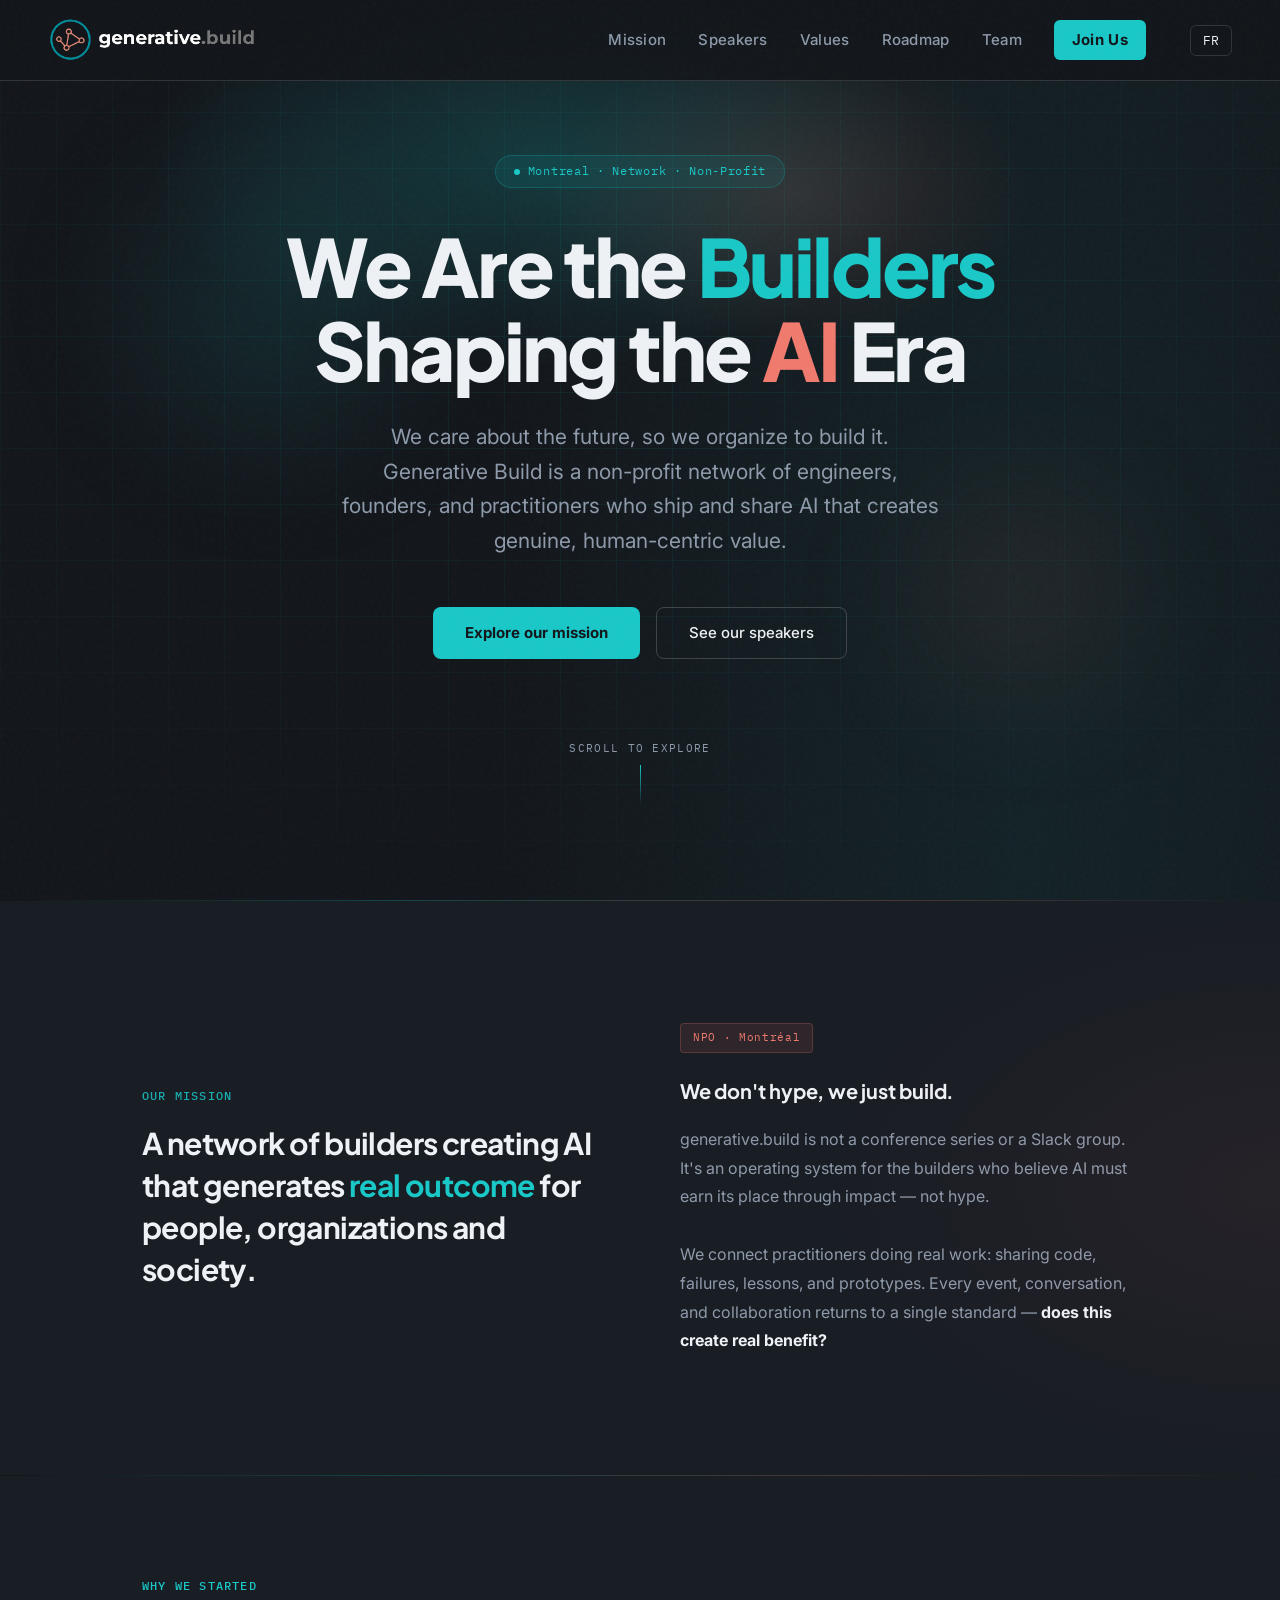
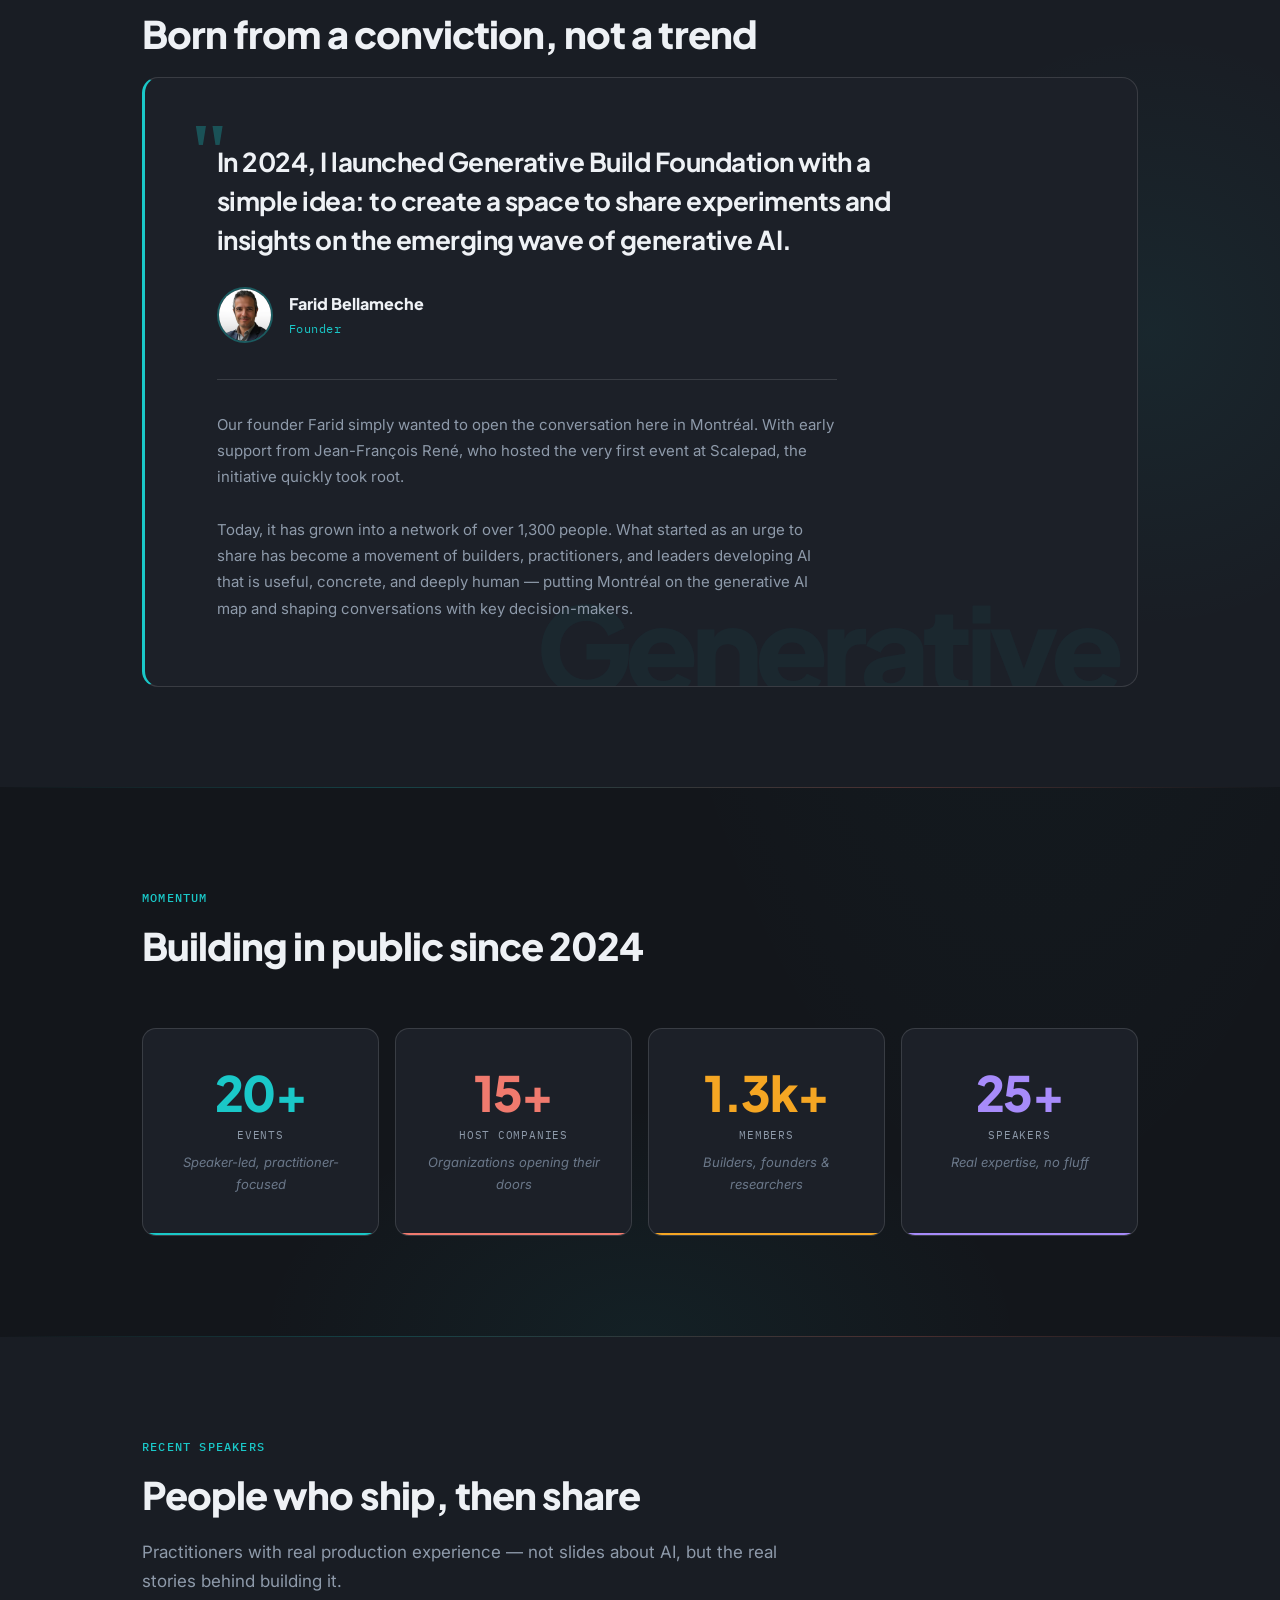
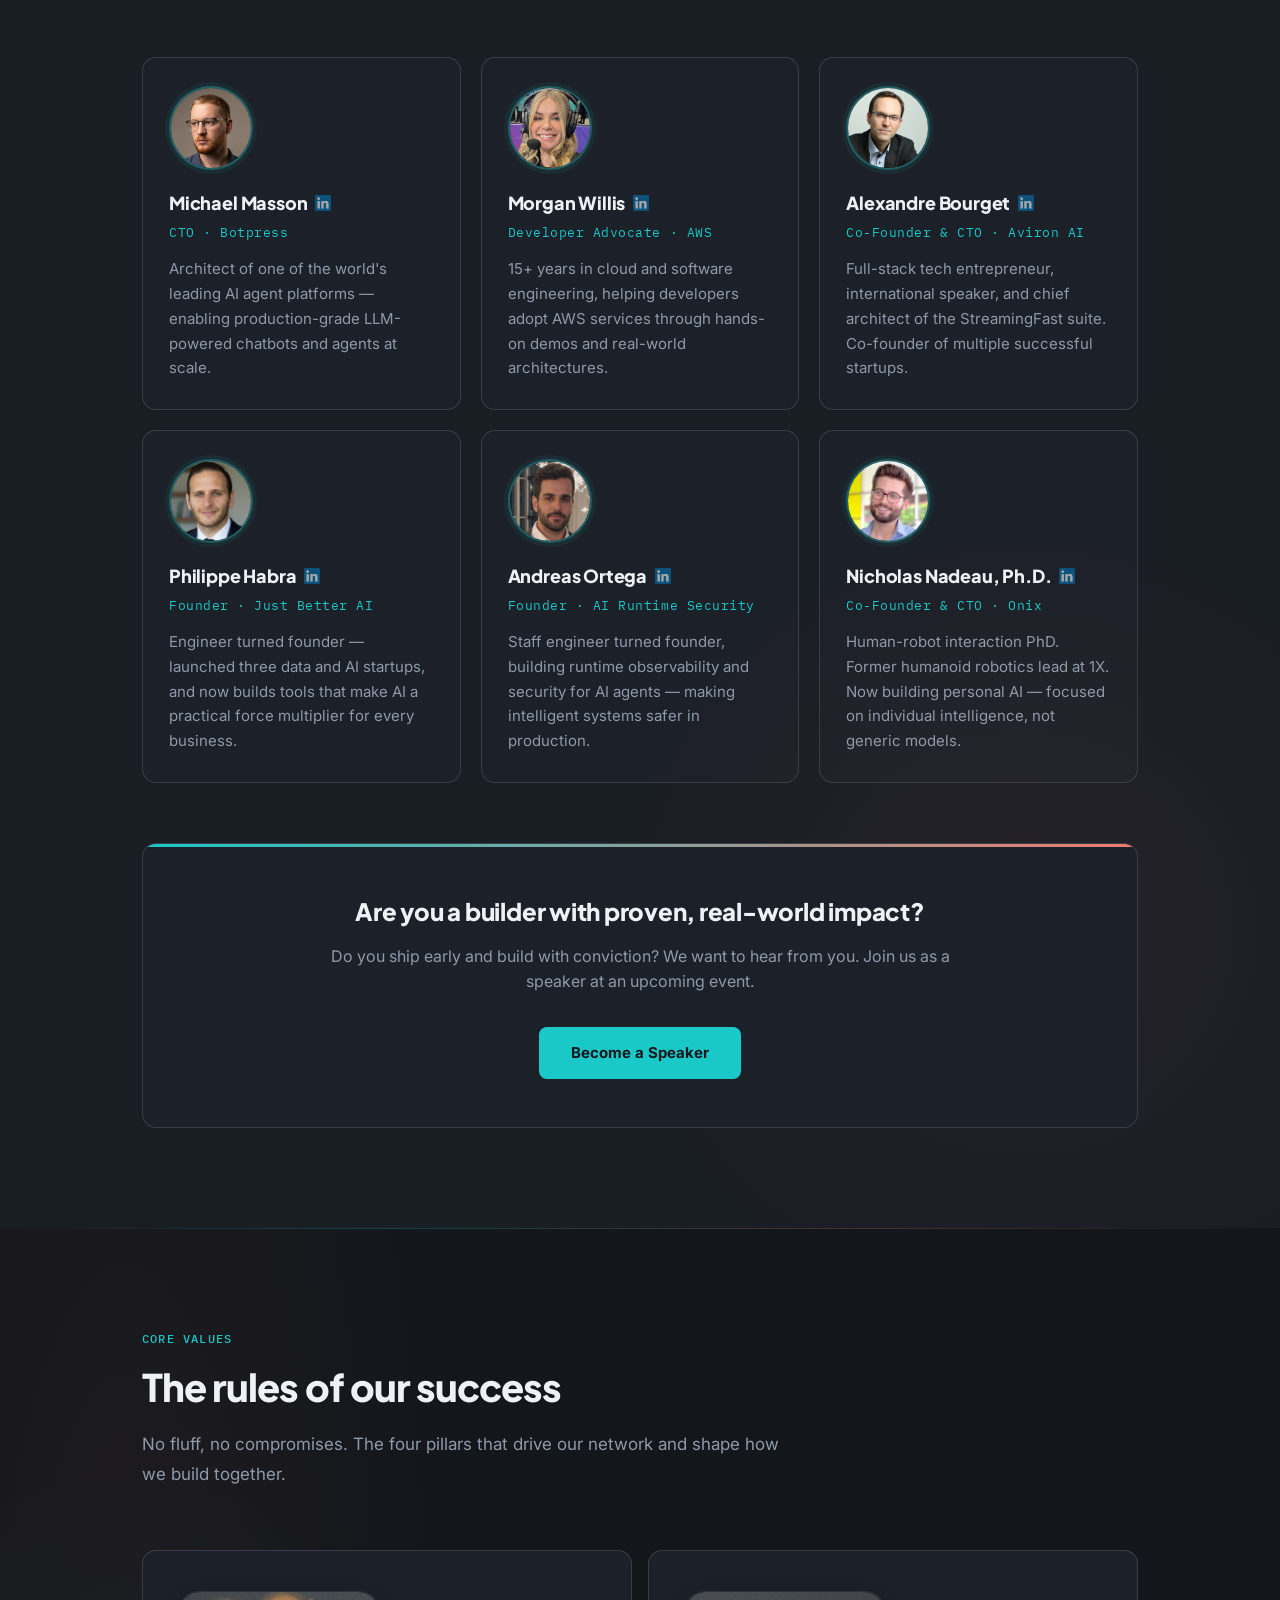
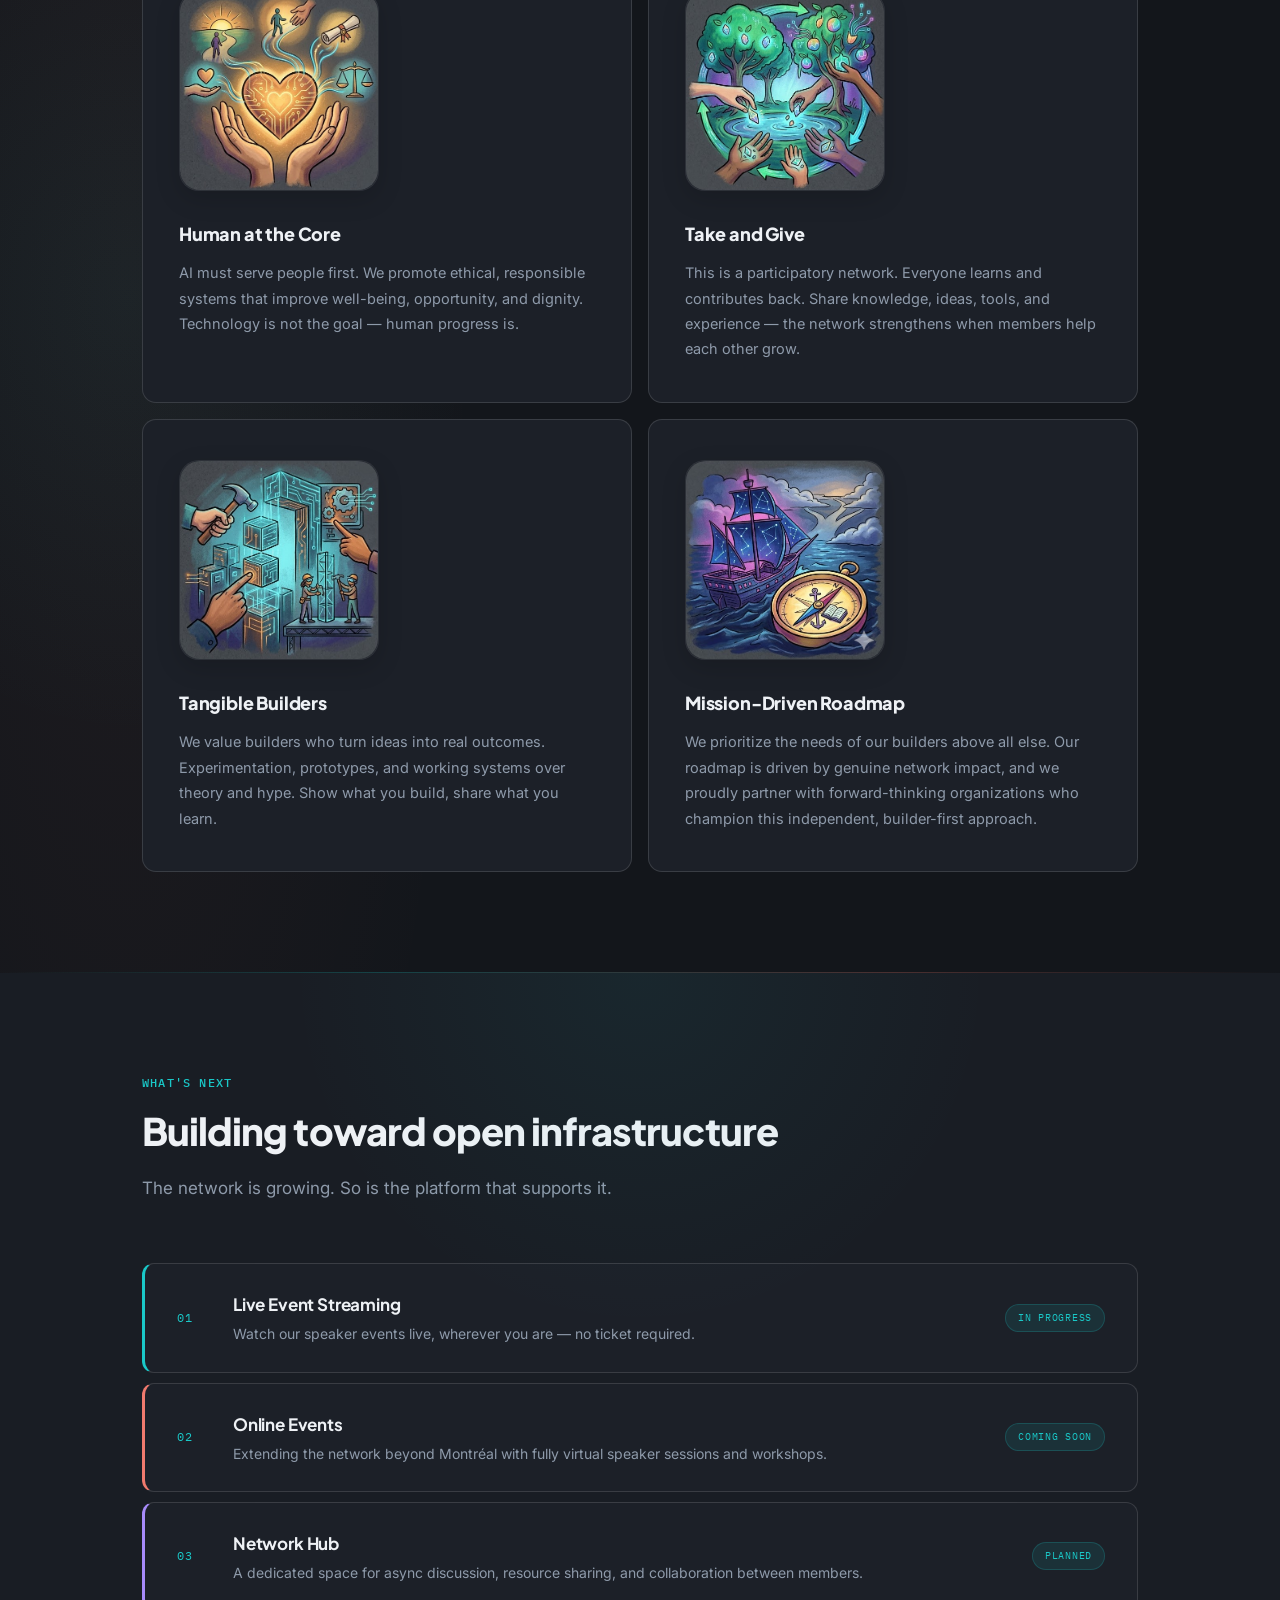
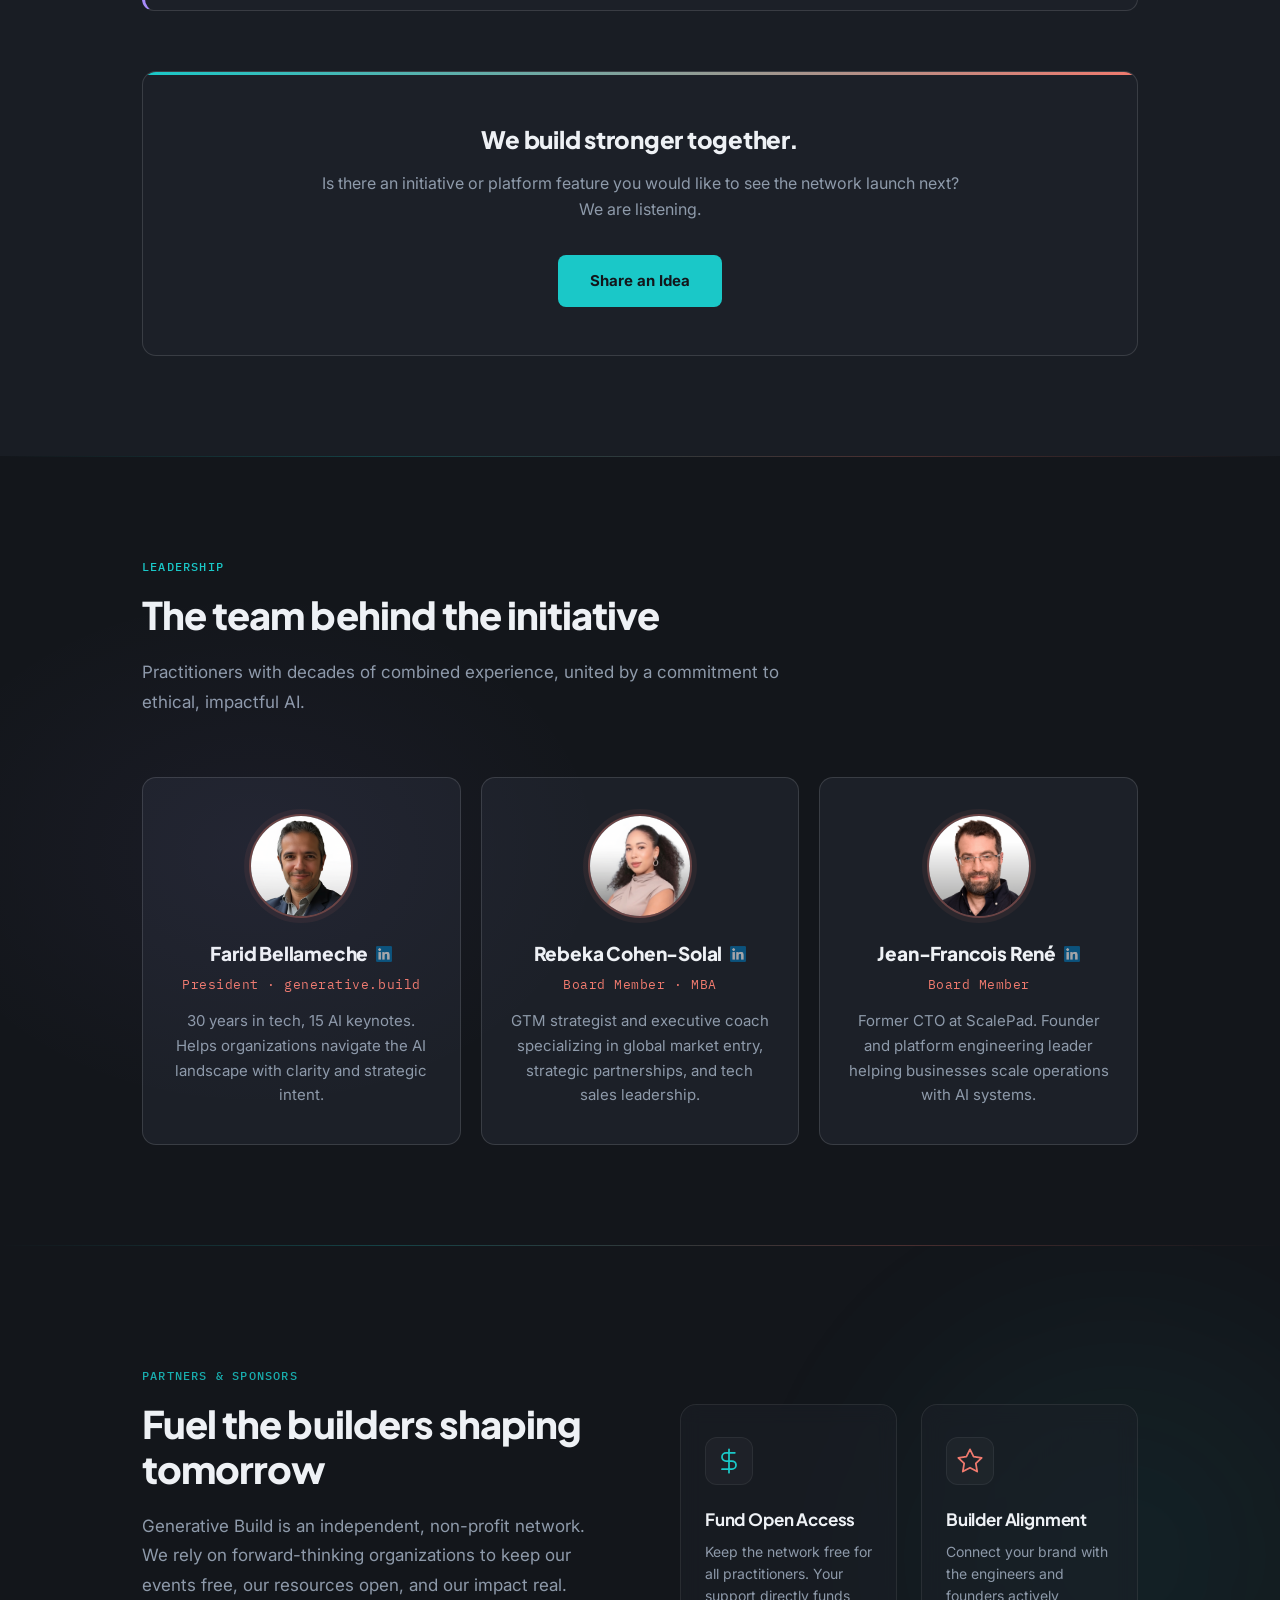
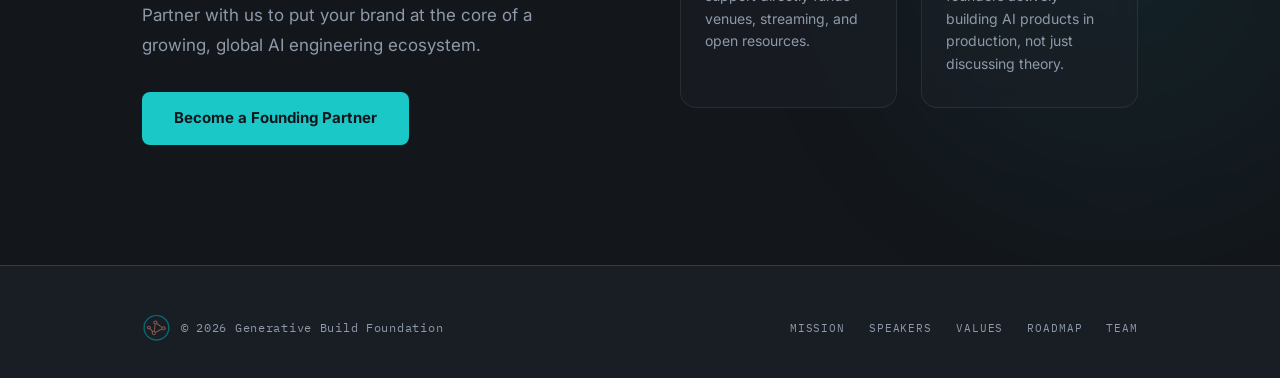
==== commit 7e1b8a73: "add mailto with subject" ====
--- a/index.html
+++ b/index.html
@@ -22,7 +22,7 @@
     <a href="#values"><span data-en>Values</span><span data-fr>Valeurs</span></a>
     <a href="#roadmap"><span data-en>Roadmap</span><span data-fr>Feuille de route</span></a>
     <a href="#board"><span data-en>Team</span><span data-fr>Équipe</span></a>
-    <a href="mailto:faridautomatic@gmail.com" class="nav-cta"><span data-en>Join Us</span><span data-fr>Rejoignez-nous</span></a>
+    <a href="mailto:faridautomatic@gmail.com?subject=Join%20Generative%20Build" class="nav-cta"><span data-en>Join Us</span><span data-fr>Rejoignez-nous</span></a>
     <button id="lang-toggle" class="nav-btn-lang">FR</button>
   </div>
   <button class="nav-toggle" id="nav-toggle" aria-label="Toggle menu">
@@ -255,7 +255,7 @@
         <span data-en>Do you ship early and build with conviction? We want to hear from you. Join us as a speaker at an upcoming event.</span>
         <span data-fr>Vous livrez tôt et bâtissez avec conviction ? Nous voulons vous entendre. Rejoignez-nous comme conférencier lors d'un prochain événement.</span>
       </p>
-      <a href="mailto:faridautomatic@gmail.com" class="btn-primary"><span data-en>Become a Speaker</span><span data-fr>Devenir Conférencier</span></a>
+      <a href="mailto:faridautomatic@gmail.com?subject=Speaker%20Inquiry%20-%20Generative%20Build" class="btn-primary"><span data-en>Become a Speaker</span><span data-fr>Devenir Conférencier</span></a>
     </div>
   </div>
 </section>
@@ -285,9 +285,9 @@
         <p class="value-desc"><span data-en>We value builders who turn ideas into real outcomes. Experimentation, prototypes, and working systems over theory and hype. Show what you build, share what you learn.</span><span data-fr>Nous valorisons les bâtisseurs qui transforment des idées en résultats. L'expérimentation, les prototypes et les systèmes fonctionnels priment sur la théorie et le battage médiatique. Montrez ce que vous construisez, partagez ce que vous apprenez.</span></p>
       </div>
       <div class="value-card">
-        <div class="value-icon"><img src="./assets/roadmap.png" alt="Values-Driven Roadmap" /></div>
-        <div class="value-name"><span data-en>Values-Driven Roadmap</span><span data-fr>Feuille de Route Guidée par les Valeurs</span></div>
-        <p class="value-desc"><span data-en>Our direction follows our mission, not external influence. Sponsors support the ecosystem — they don't control the agenda. Decisions stay guided by our core values.</span><span data-fr>Notre direction suit notre mission, pas les influences externes. Les commanditaires soutiennent l'écosystème — ils ne contrôlent pas l'agenda. Les décisions restent guidées par nos valeurs fondamentales.</span></p>
+        <div class="value-icon"><img src="./assets/roadmap.png" alt="Mission-Driven Roadmap" /></div>
+        <div class="value-name"><span data-en>Mission-Driven Roadmap</span><span data-fr>Feuille de Route Guidée par la Mission</span></div>
+        <p class="value-desc"><span data-en>We prioritize the needs of our builders above all else. Our roadmap is driven by genuine network impact, and we proudly partner with forward-thinking organizations who champion this independent, builder-first approach.</span><span data-fr>Nous priorisons les besoins de nos bâtisseurs avant tout. Notre feuille de route est guidée par un impact réel sur le réseau, et nous sommes fiers de nous associer à des organisations avant-gardistes qui soutiennent cette approche indépendante et centrée sur les bâtisseurs.</span></p>
       </div>
     </div>
   </div>
@@ -337,7 +337,7 @@
         <span data-en>Is there an initiative or platform feature you would like to see the network launch next? We are listening.</span>
         <span data-fr>Y a-t-il une initiative ou une fonctionnalité que vous aimeriez voir le réseau lancer prochainement ? Nous sommes à l'écoute.</span>
       </p>
-      <a href="mailto:faridautomatic@gmail.com" class="btn-primary"><span data-en>Share an Idea</span><span data-fr>Partager une Idée</span></a>
+      <a href="mailto:faridautomatic@gmail.com?subject=Idea%20for%20Generative%20Build" class="btn-primary"><span data-en>Share an Idea</span><span data-fr>Partager une Idée</span></a>
     </div>
 
   </div>
@@ -401,7 +401,7 @@
         <div class="section-eyebrow"><span data-en>Partners & Sponsors</span><span data-fr>Partenaires & Commanditaires</span></div>
         <h2 class="section-title"><span data-en>Fuel the builders shaping tomorrow</span><span data-fr>Propulsez les bâtisseurs de demain</span></h2>
         <p class="section-body" style="margin-bottom: 32px;"><span data-en>Generative Build is an independent, non-profit network. We rely on forward-thinking organizations to keep our events free, our resources open, and our impact real. Partner with us to put your brand at the core of a growing, global AI engineering ecosystem.</span><span data-fr>Generative Build est un réseau indépendant à but non lucratif. Nous comptons sur des organisations avant-gardistes pour garder nos événements gratuits, nos ressources ouvertes et notre impact réel. Devenez partenaire pour placer votre marque au cœur d'un écosystème mondial et grandissant d'ingénierie IA.</span></p>
-        <a href="mailto:faridautomatic@gmail.com" class="btn-primary"><span data-en>Become a Founding Partner</span><span data-fr>Devenir Partenaire Fondateur</span></a>
+        <a href="mailto:faridautomatic@gmail.com?subject=Partnership%20Inquiry%20-%20Generative%20Build" class="btn-primary"><span data-en>Become a Founding Partner</span><span data-fr>Devenir Partenaire Fondateur</span></a>
       </div>
       
       <div class="sponsors-grid-visual reveal">
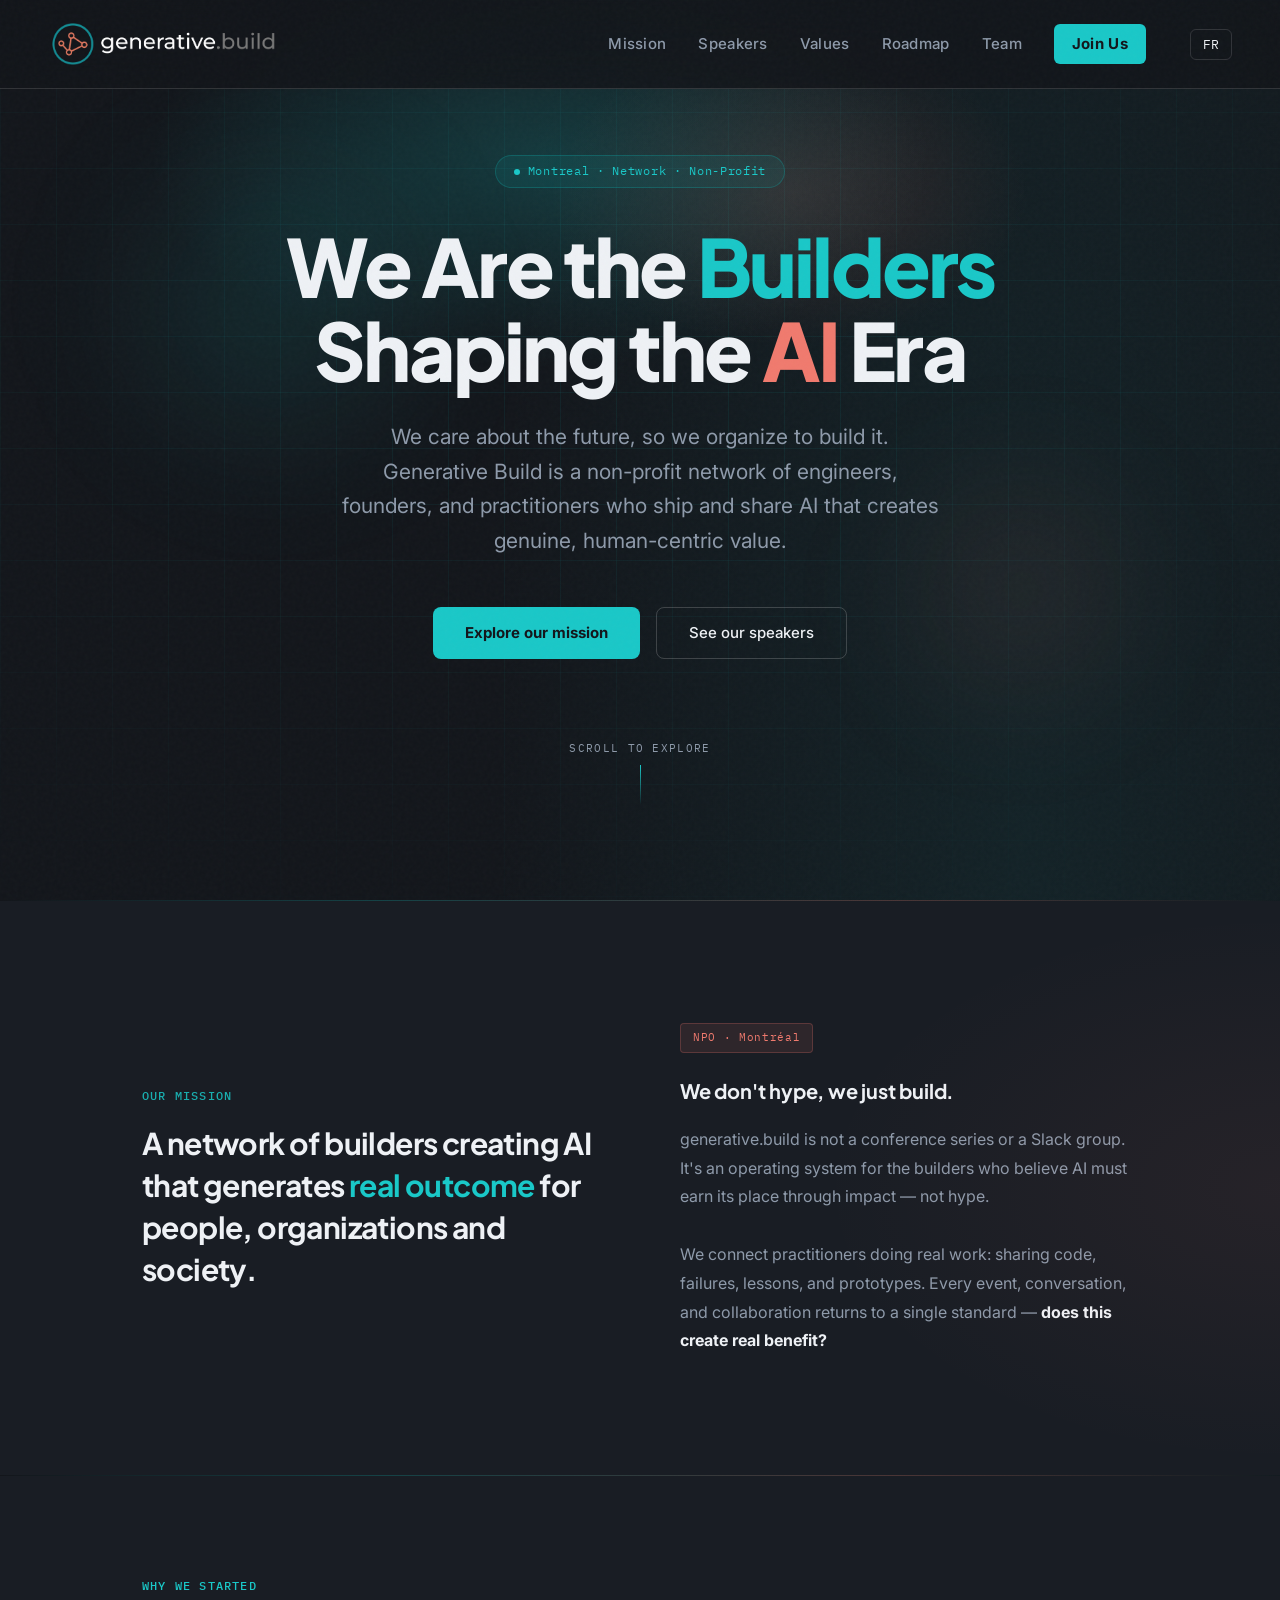
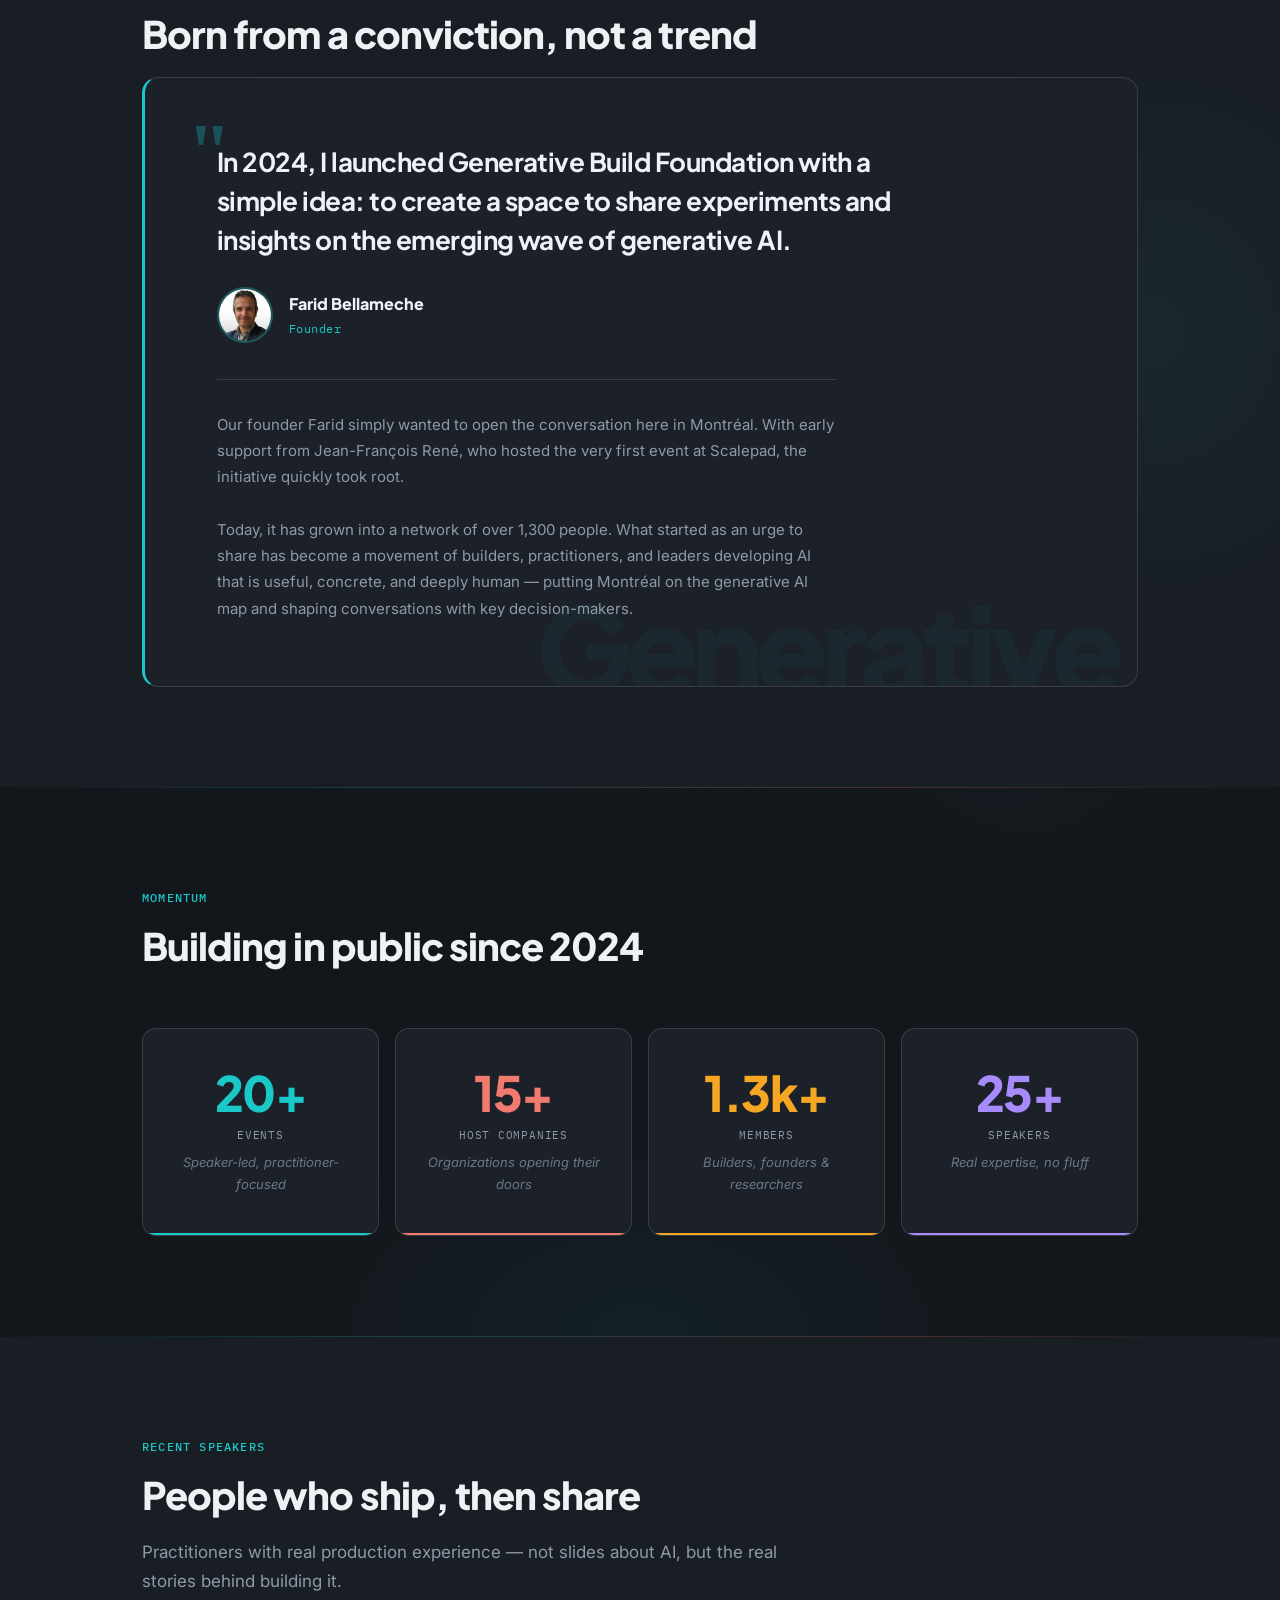
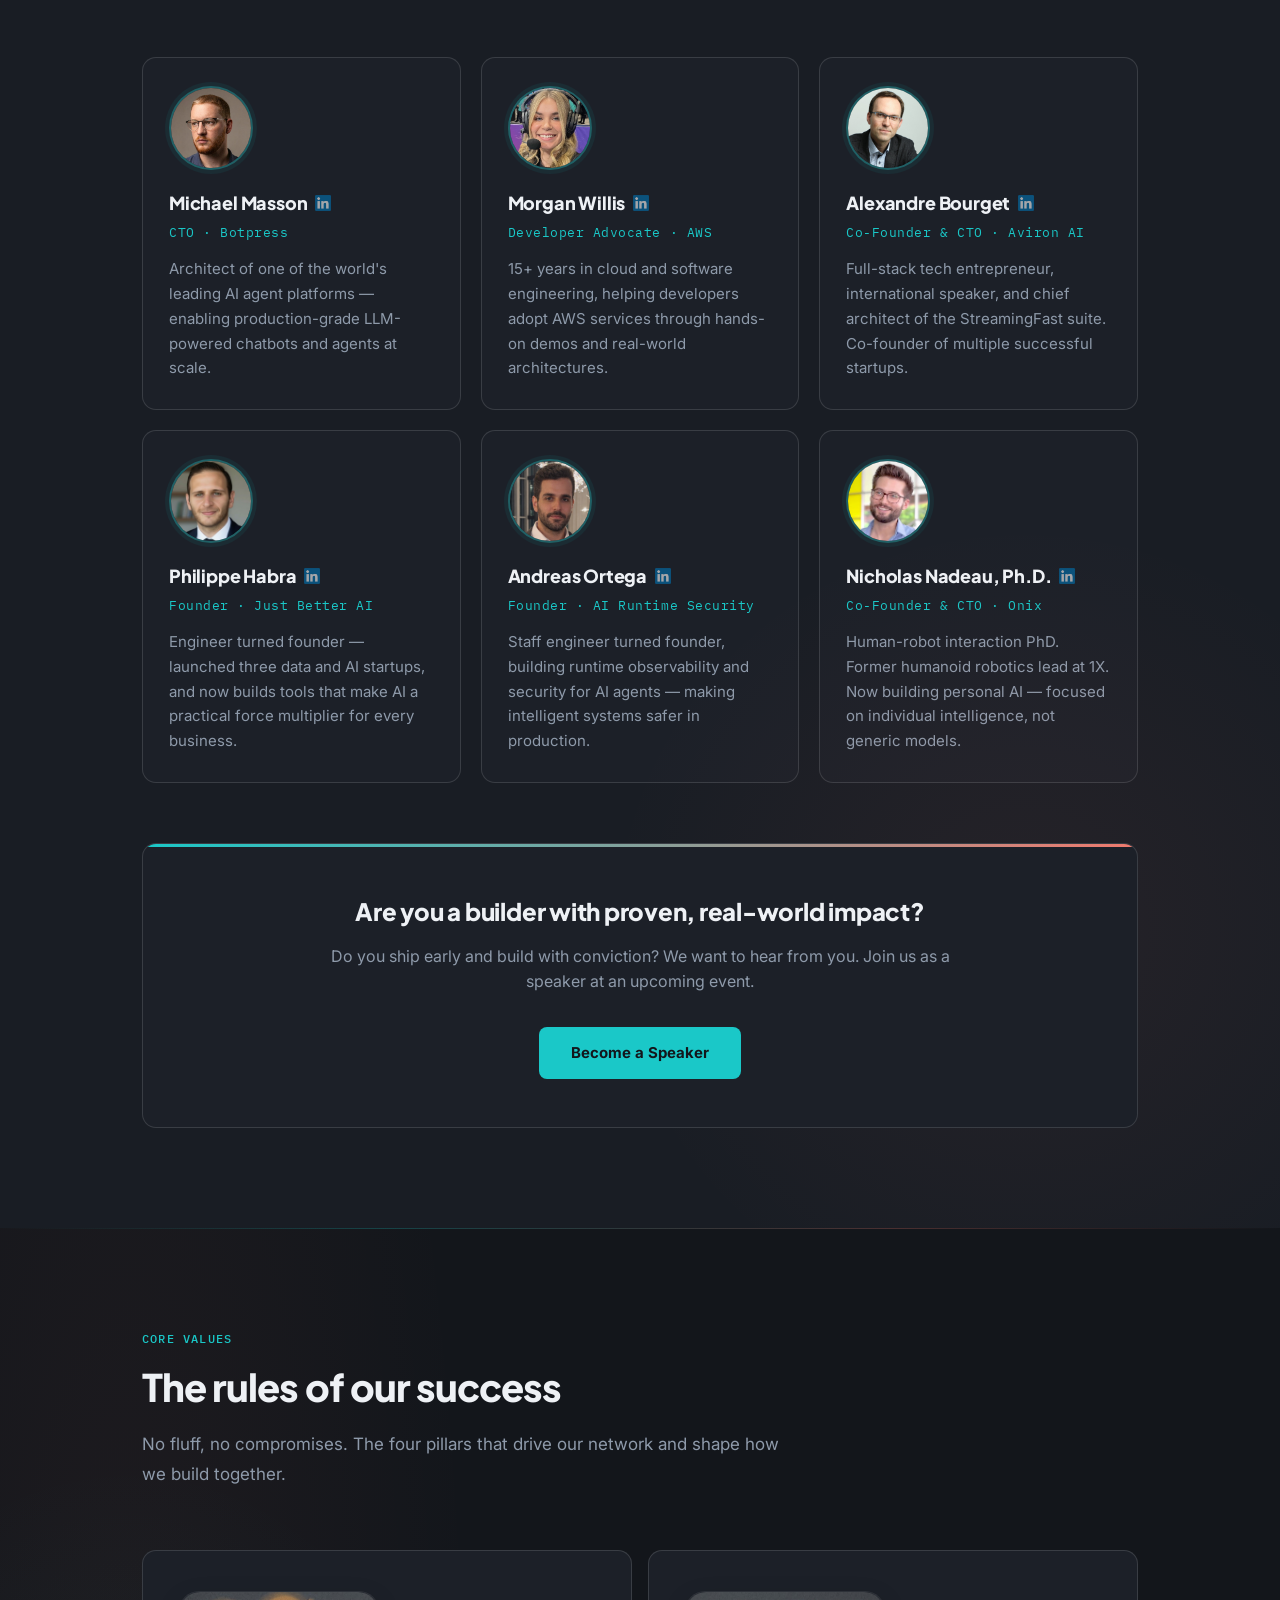
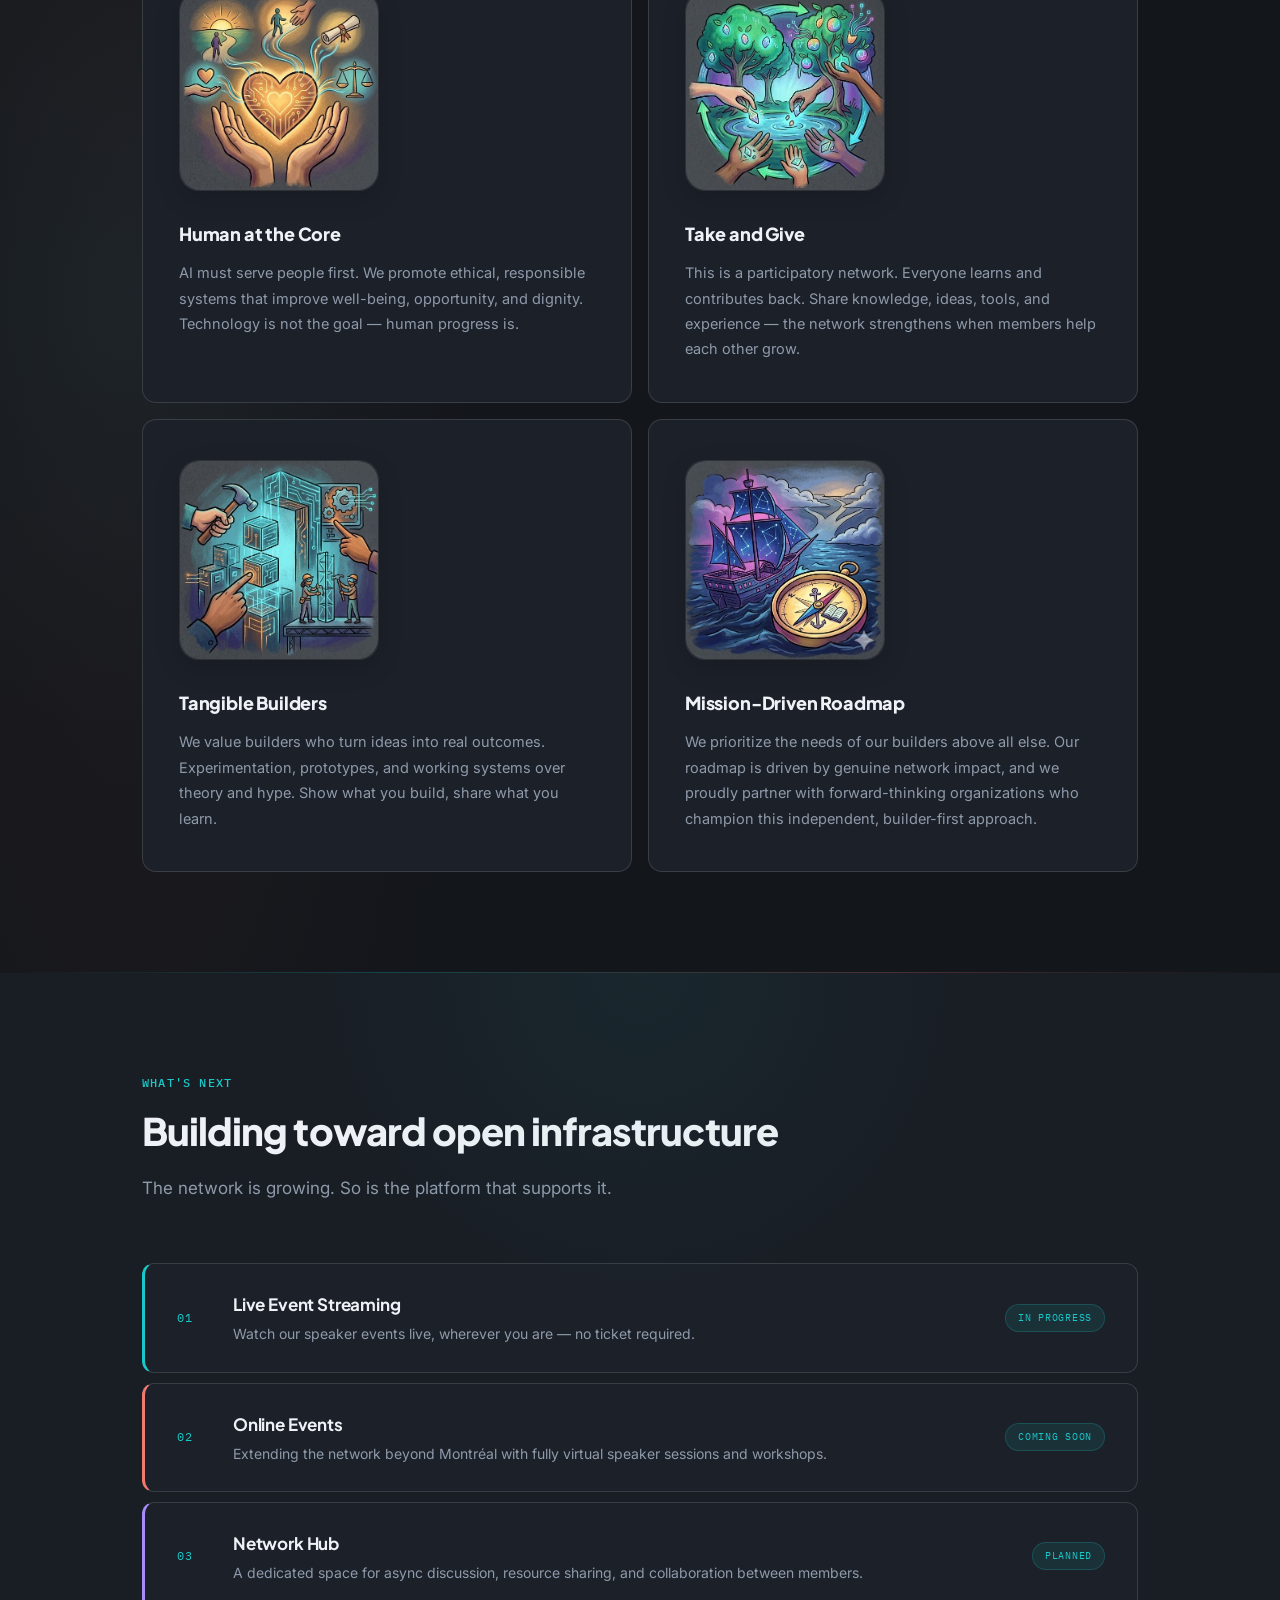
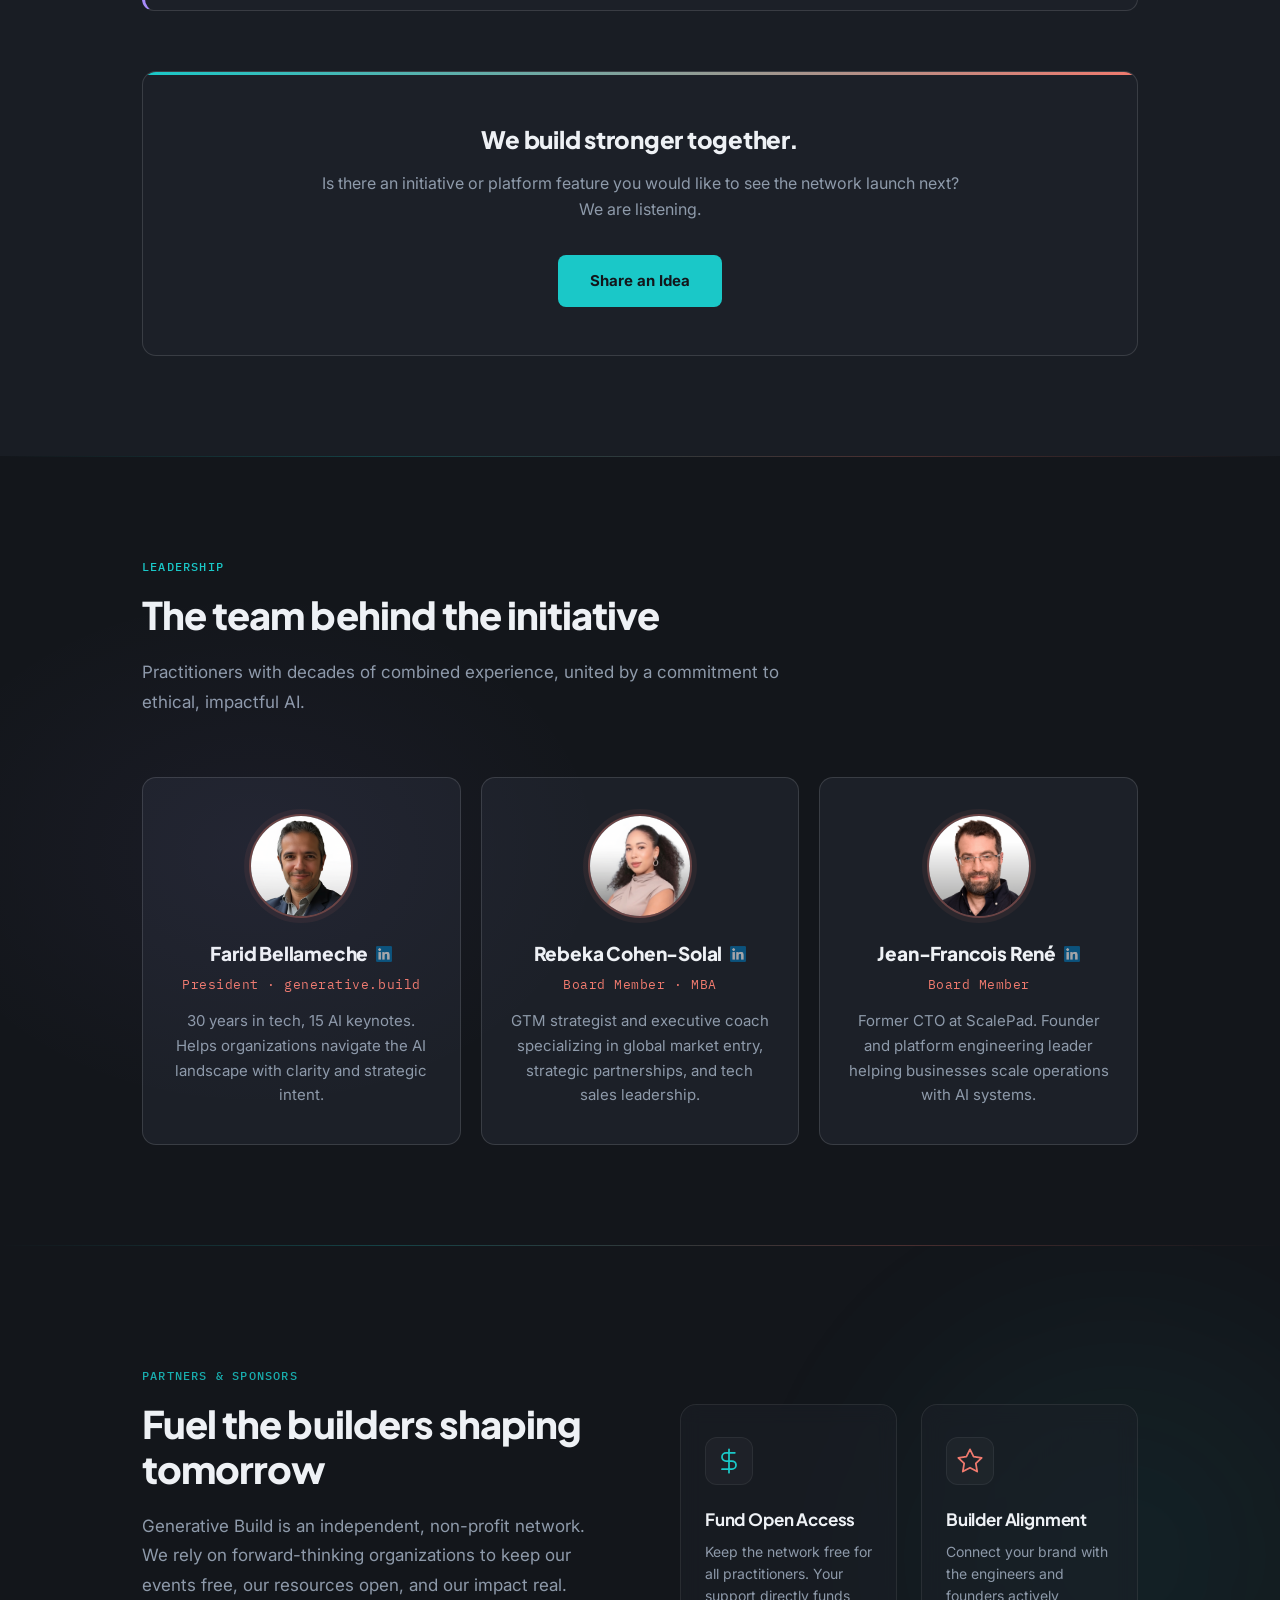
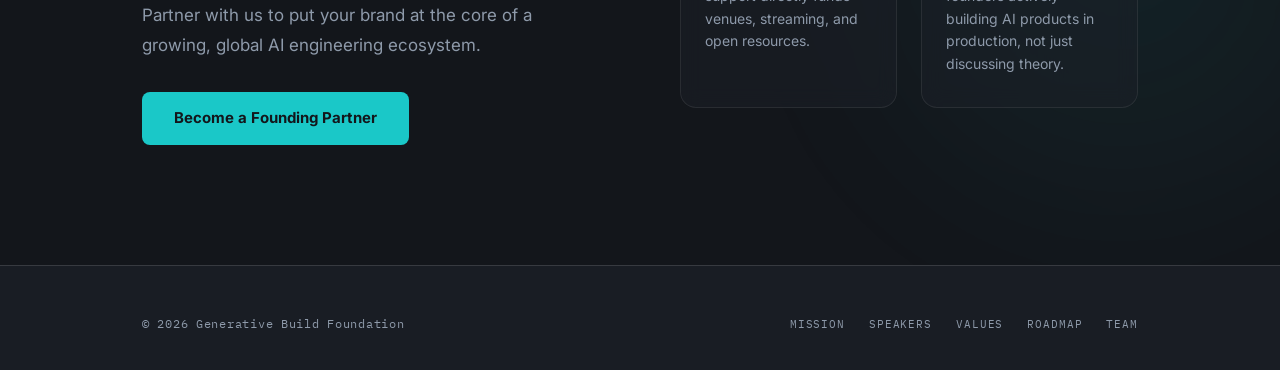
==== commit df85a287: "fix logo ratio" ====
--- a/index.html
+++ b/index.html
@@ -432,7 +432,6 @@
   <div class="container">
     <div class="footer-inner">
       <div class="footer-logo">
-        <img src="./assets/logo-shape.png" alt="generative.build"/>
         <span class="footer-copy"><span data-en>© 2026 Generative Build Foundation</span><span data-fr>© 2025 Fondation Generative Build</span></span>
       </div>
       <div class="footer-links">
--- a/assets/style.css
+++ b/assets/style.css
@@ -59,7 +59,7 @@
     display: flex; align-items: center; gap: 12px;
     text-decoration: none;
   }
-  .nav-logo img { height: 44px; }
+  .nav-logo img { height: 52px; }
   .nav-links { display: flex; align-items: center; gap: 32px; }
   .nav-links a {
     color: var(--muted); font-size: 15px; font-weight: 500;
@@ -630,7 +630,7 @@
     flex-wrap: wrap; gap: 20px;
   }
   .footer-logo { display: flex; align-items: center; gap: 10px; }
-  .footer-logo img { height: 28px; opacity: 0.7; }
+  .footer-logo img { height: 48px; opacity: 0.7; }
   .footer-copy {
     font-family: var(--font-mono); font-size: 12px; color: var(--muted);
     letter-spacing: 0.06em;
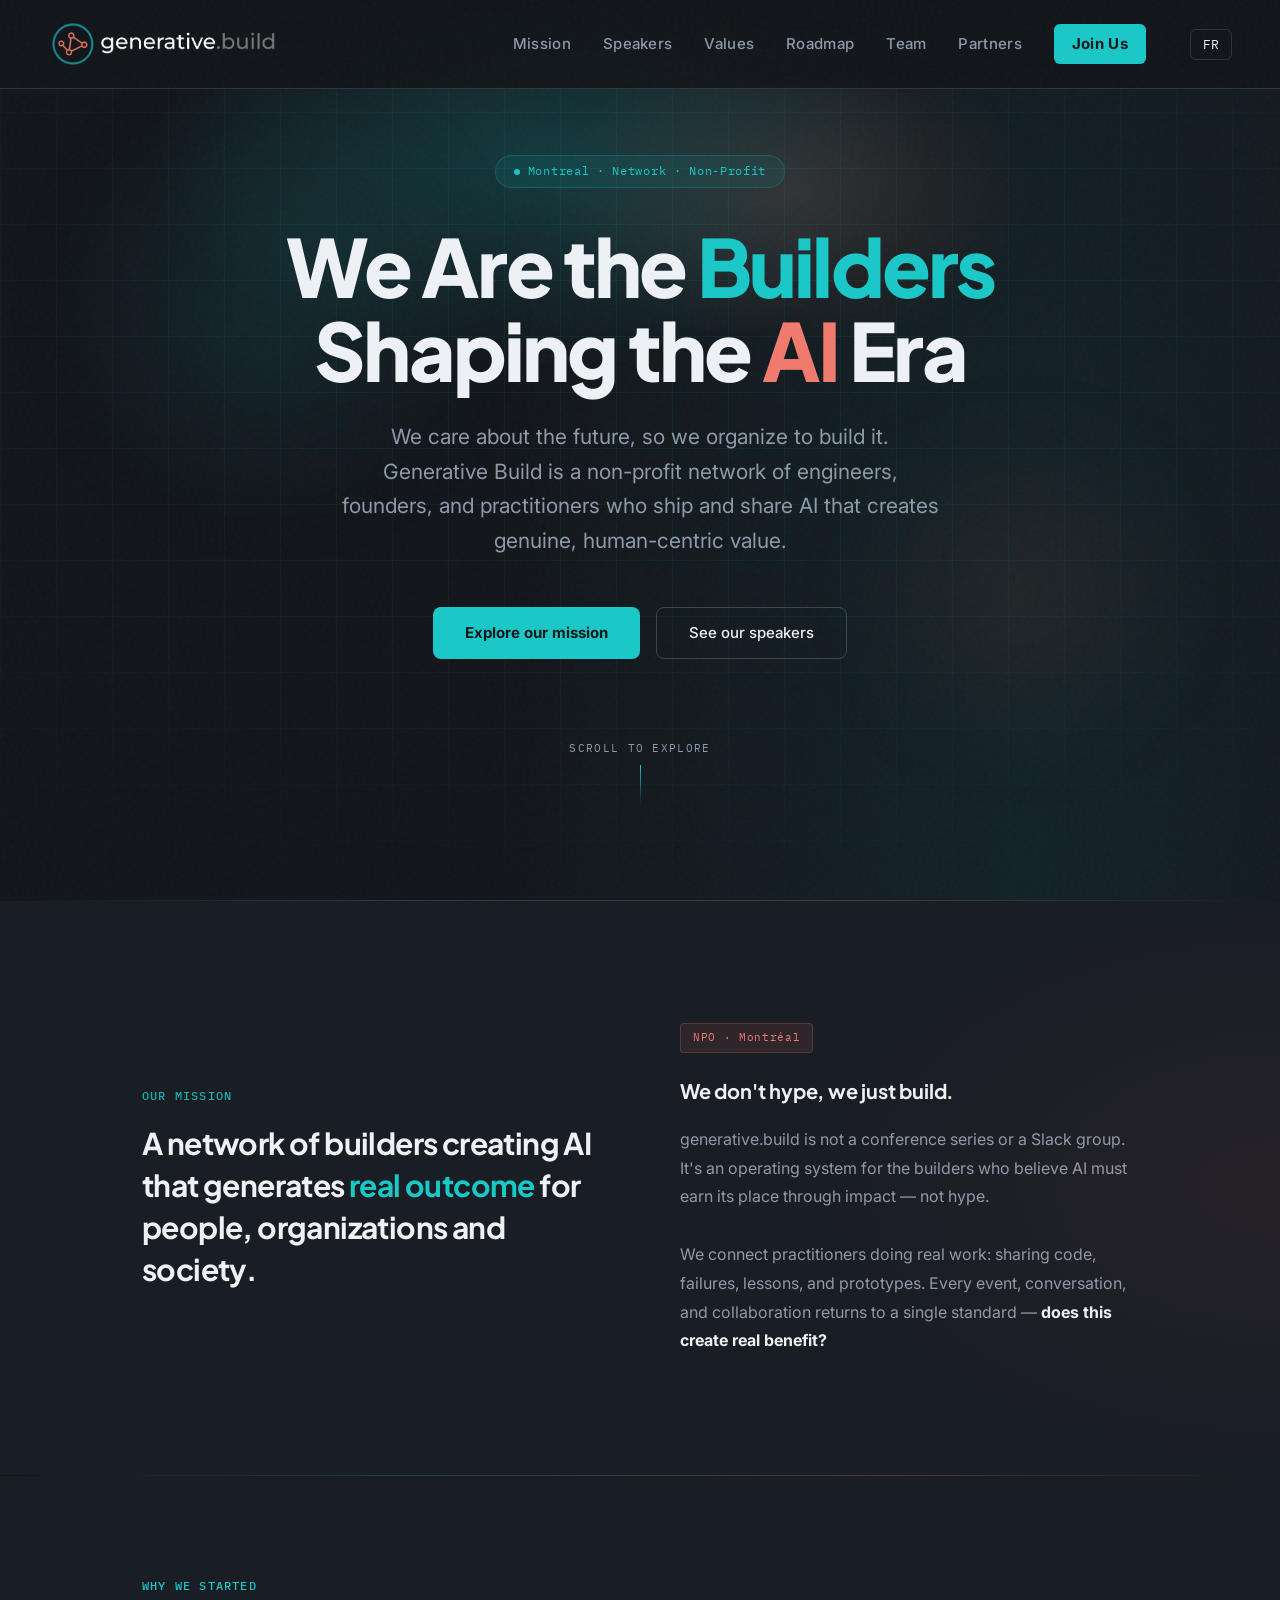
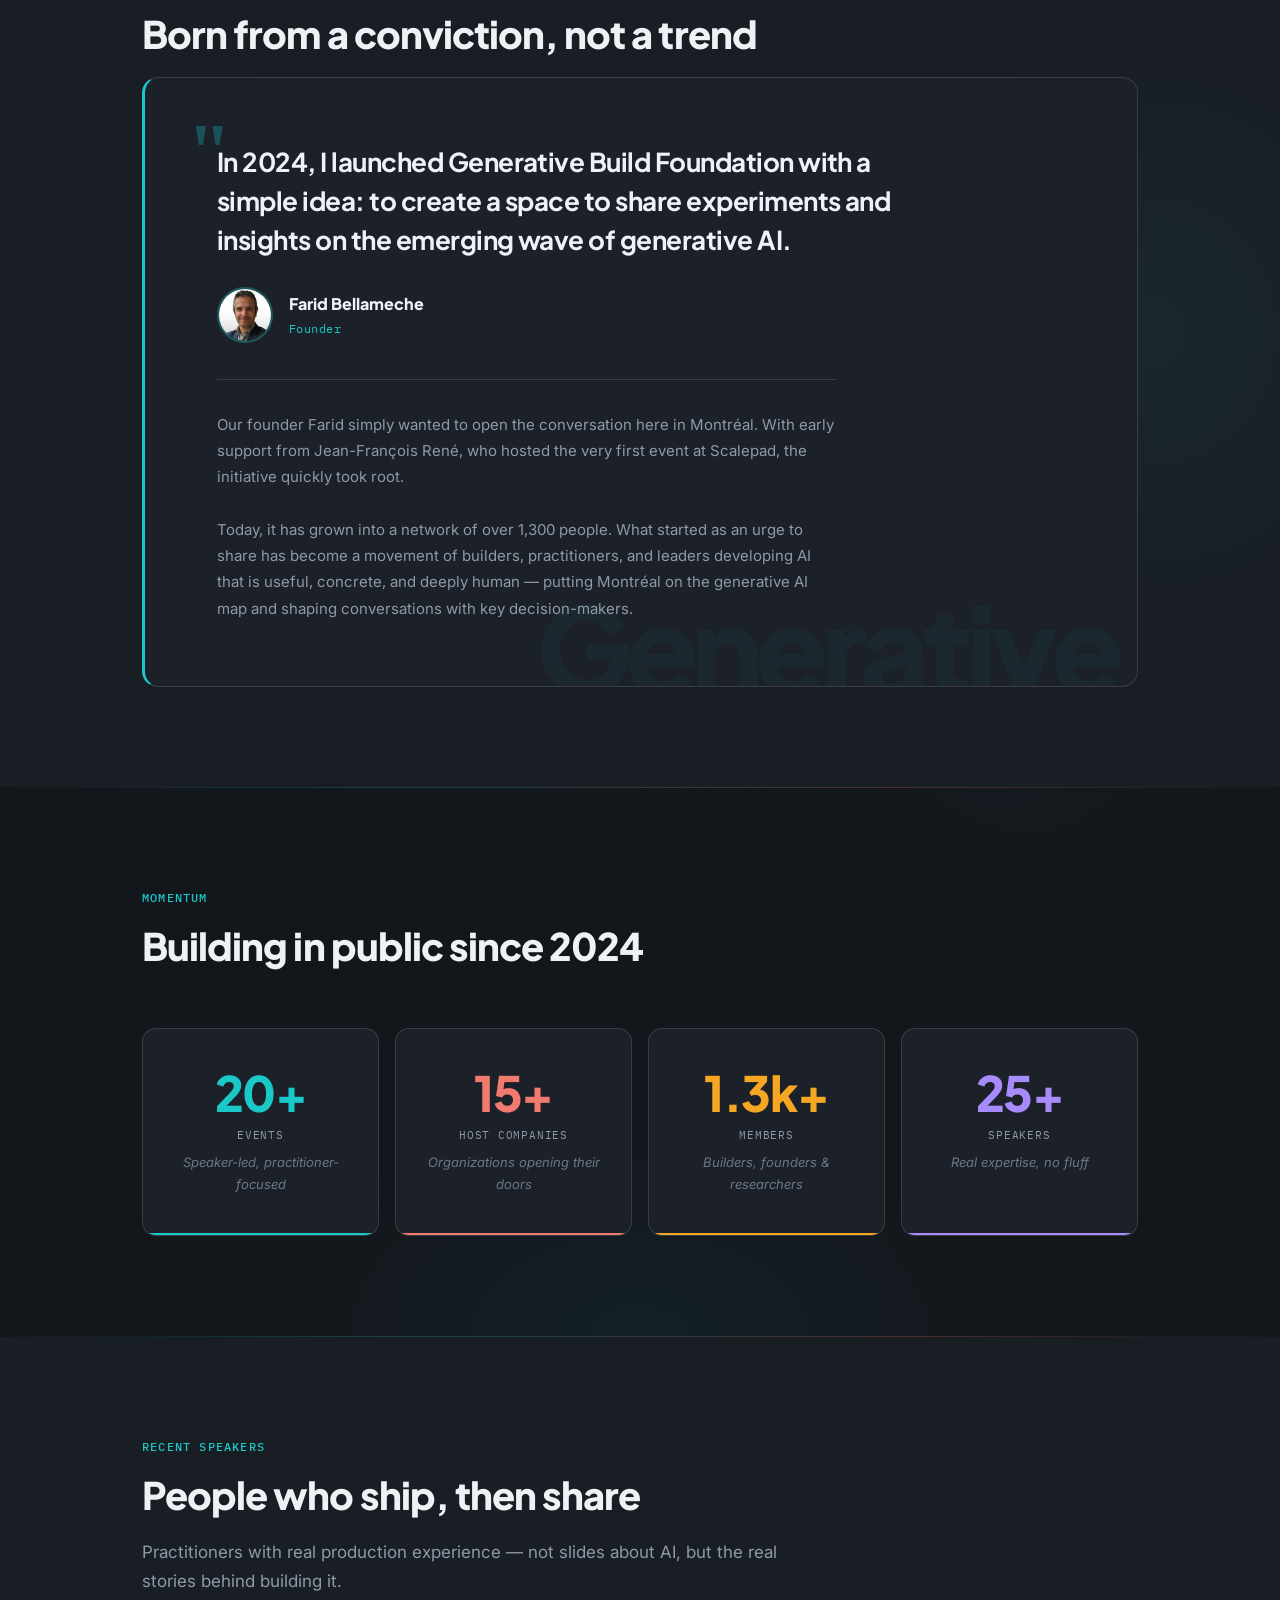
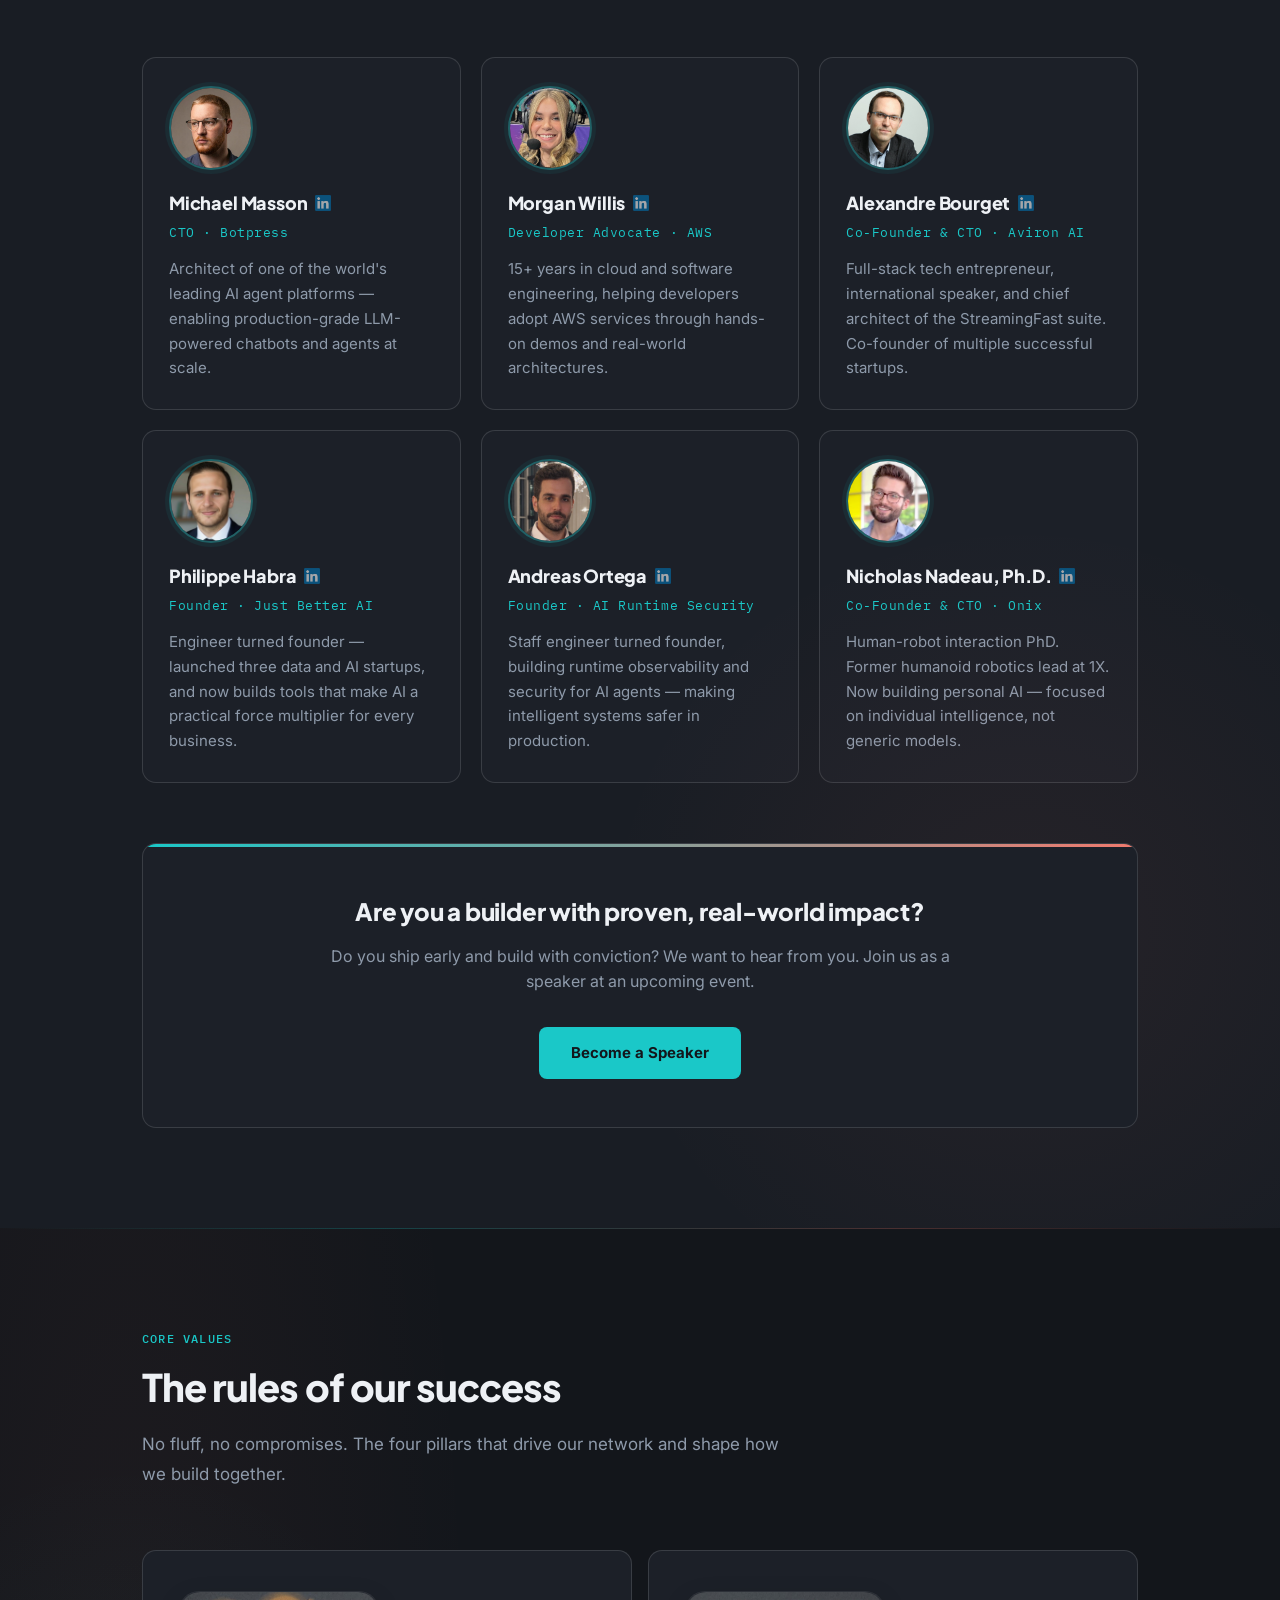
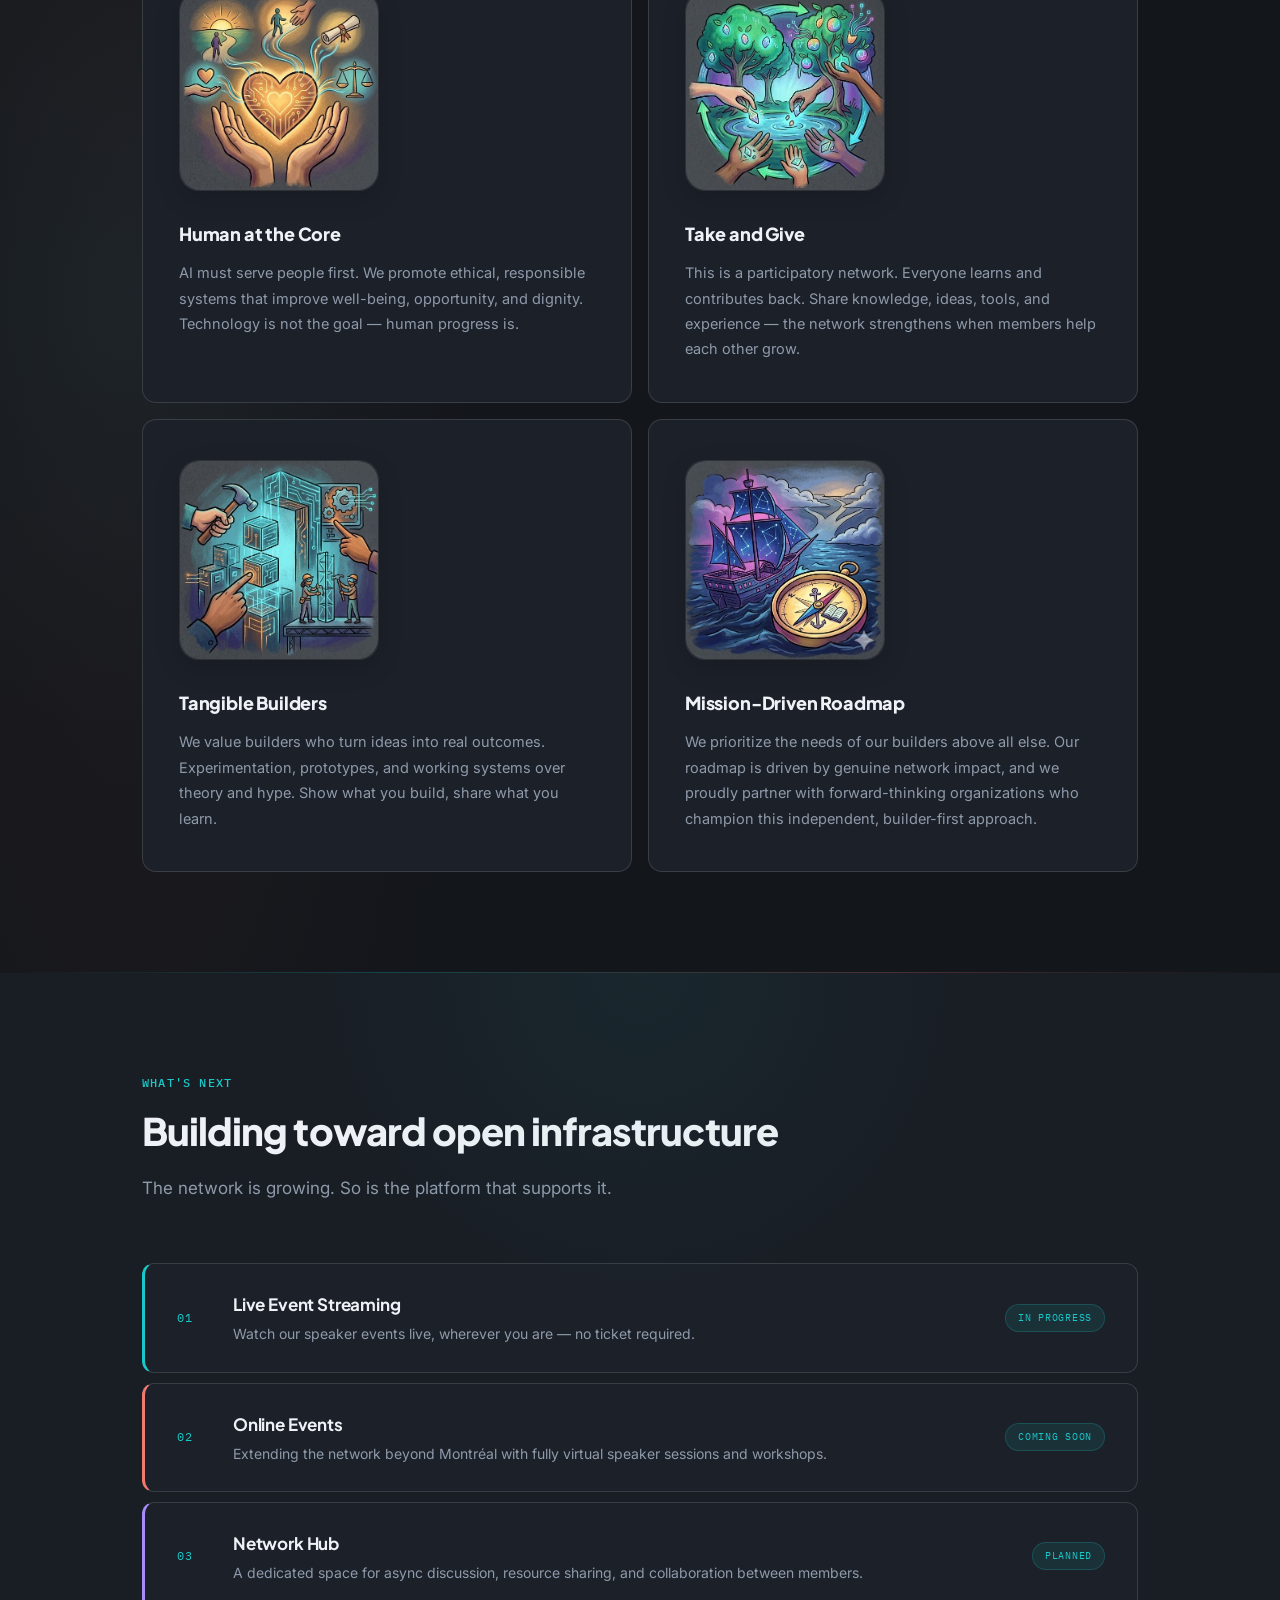
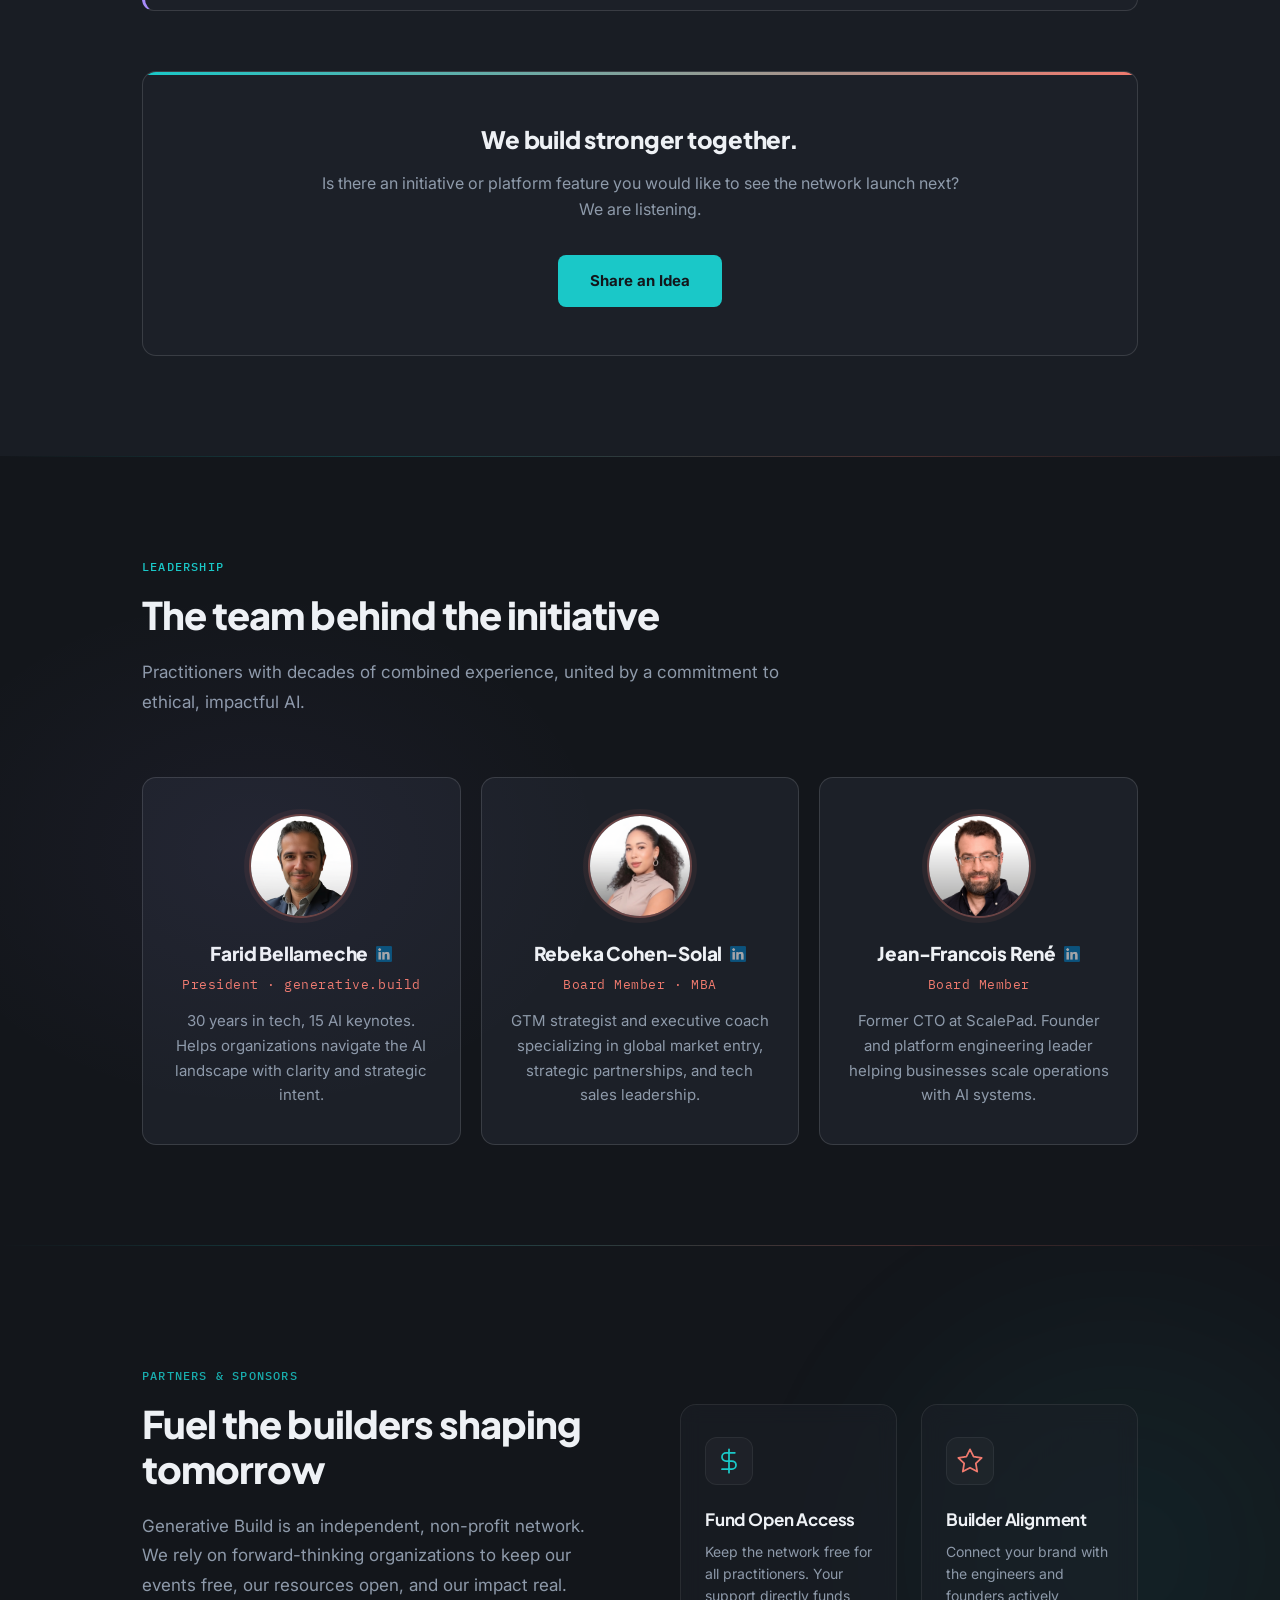
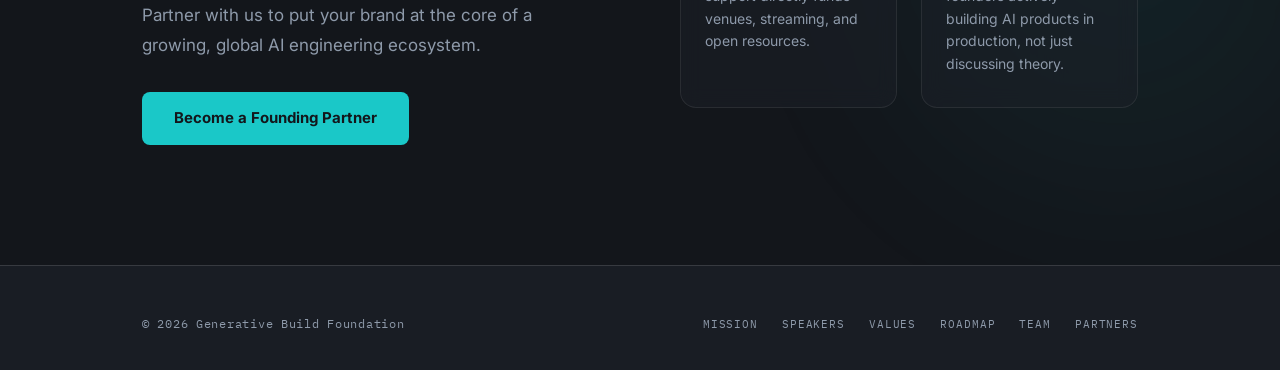
==== commit 861c59f8: "add partners in the mhu" ====
--- a/index.html
+++ b/index.html
@@ -22,6 +22,7 @@
     <a href="#values"><span data-en>Values</span><span data-fr>Valeurs</span></a>
     <a href="#roadmap"><span data-en>Roadmap</span><span data-fr>Feuille de route</span></a>
     <a href="#board"><span data-en>Team</span><span data-fr>Équipe</span></a>
+    <a href="#sponsors"><span data-en>Partners</span><span data-fr>Partenaires</span></a>
     <a href="mailto:faridautomatic@gmail.com?subject=Join%20Generative%20Build" class="nav-cta"><span data-en>Join Us</span><span data-fr>Rejoignez-nous</span></a>
     <button id="lang-toggle" class="nav-btn-lang">FR</button>
   </div>
@@ -440,6 +441,7 @@
         <a href="#values"><span data-en>Values</span><span data-fr>Valeurs</span></a>
         <a href="#roadmap"><span data-en>Roadmap</span><span data-fr>Feuille de route</span></a>
         <a href="#board"><span data-en>Team</span><span data-fr>Équipe</span></a>
+        <a href="#sponsors"><span data-en>Partners</span><span data-fr>Partenaires</span></a>
       </div>
     </div>
   </div>
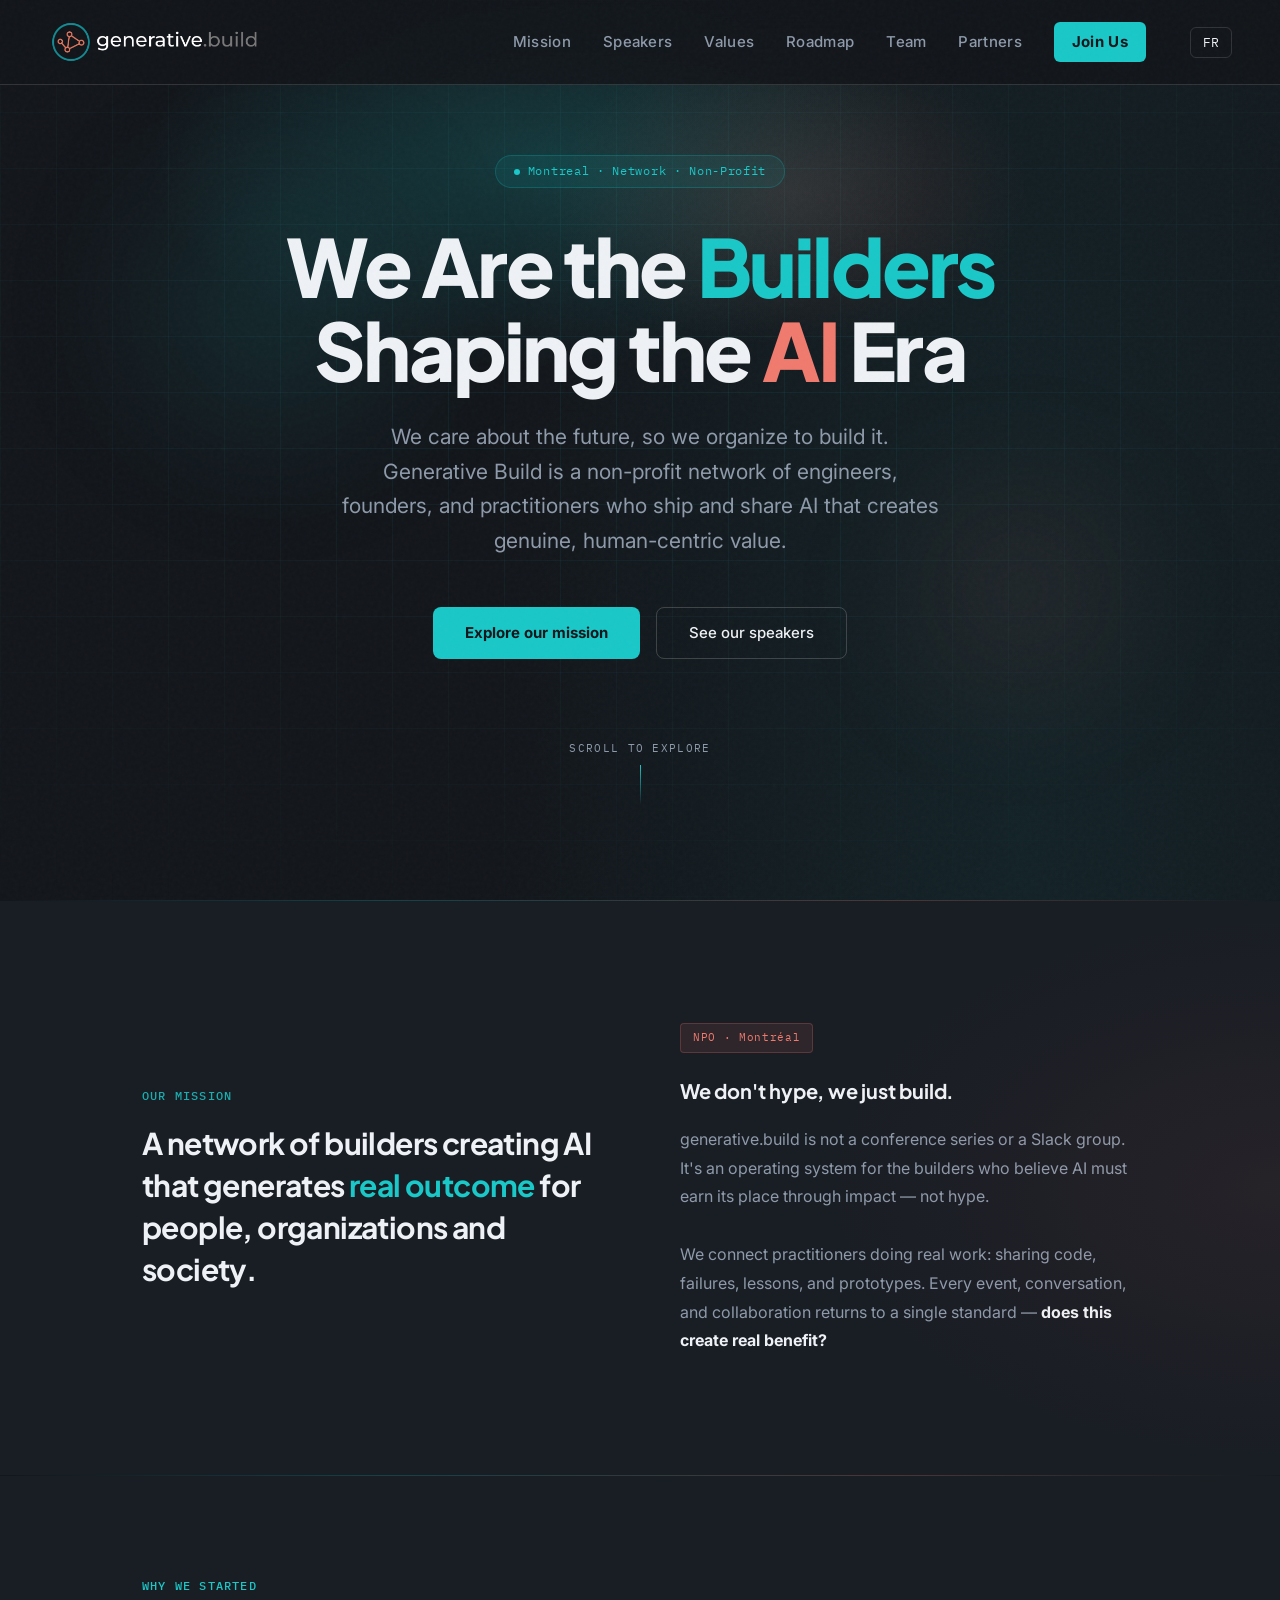
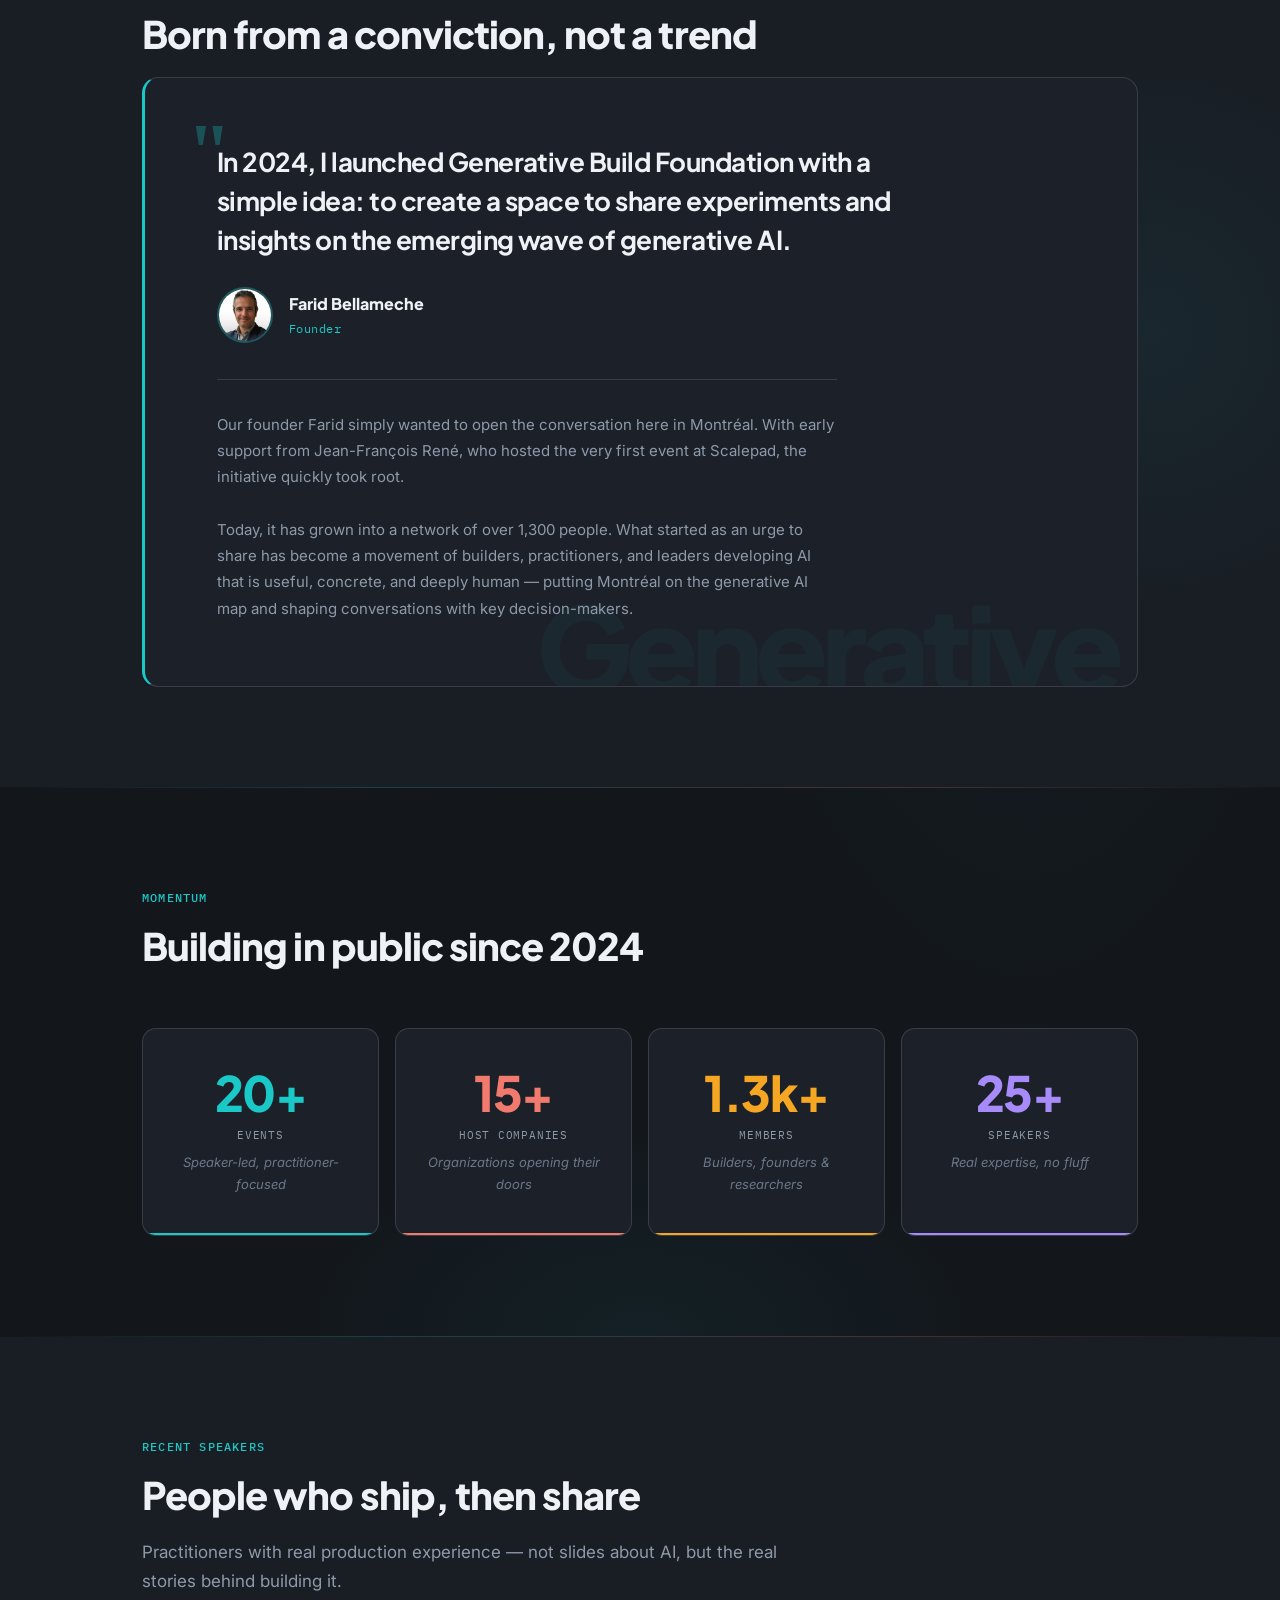
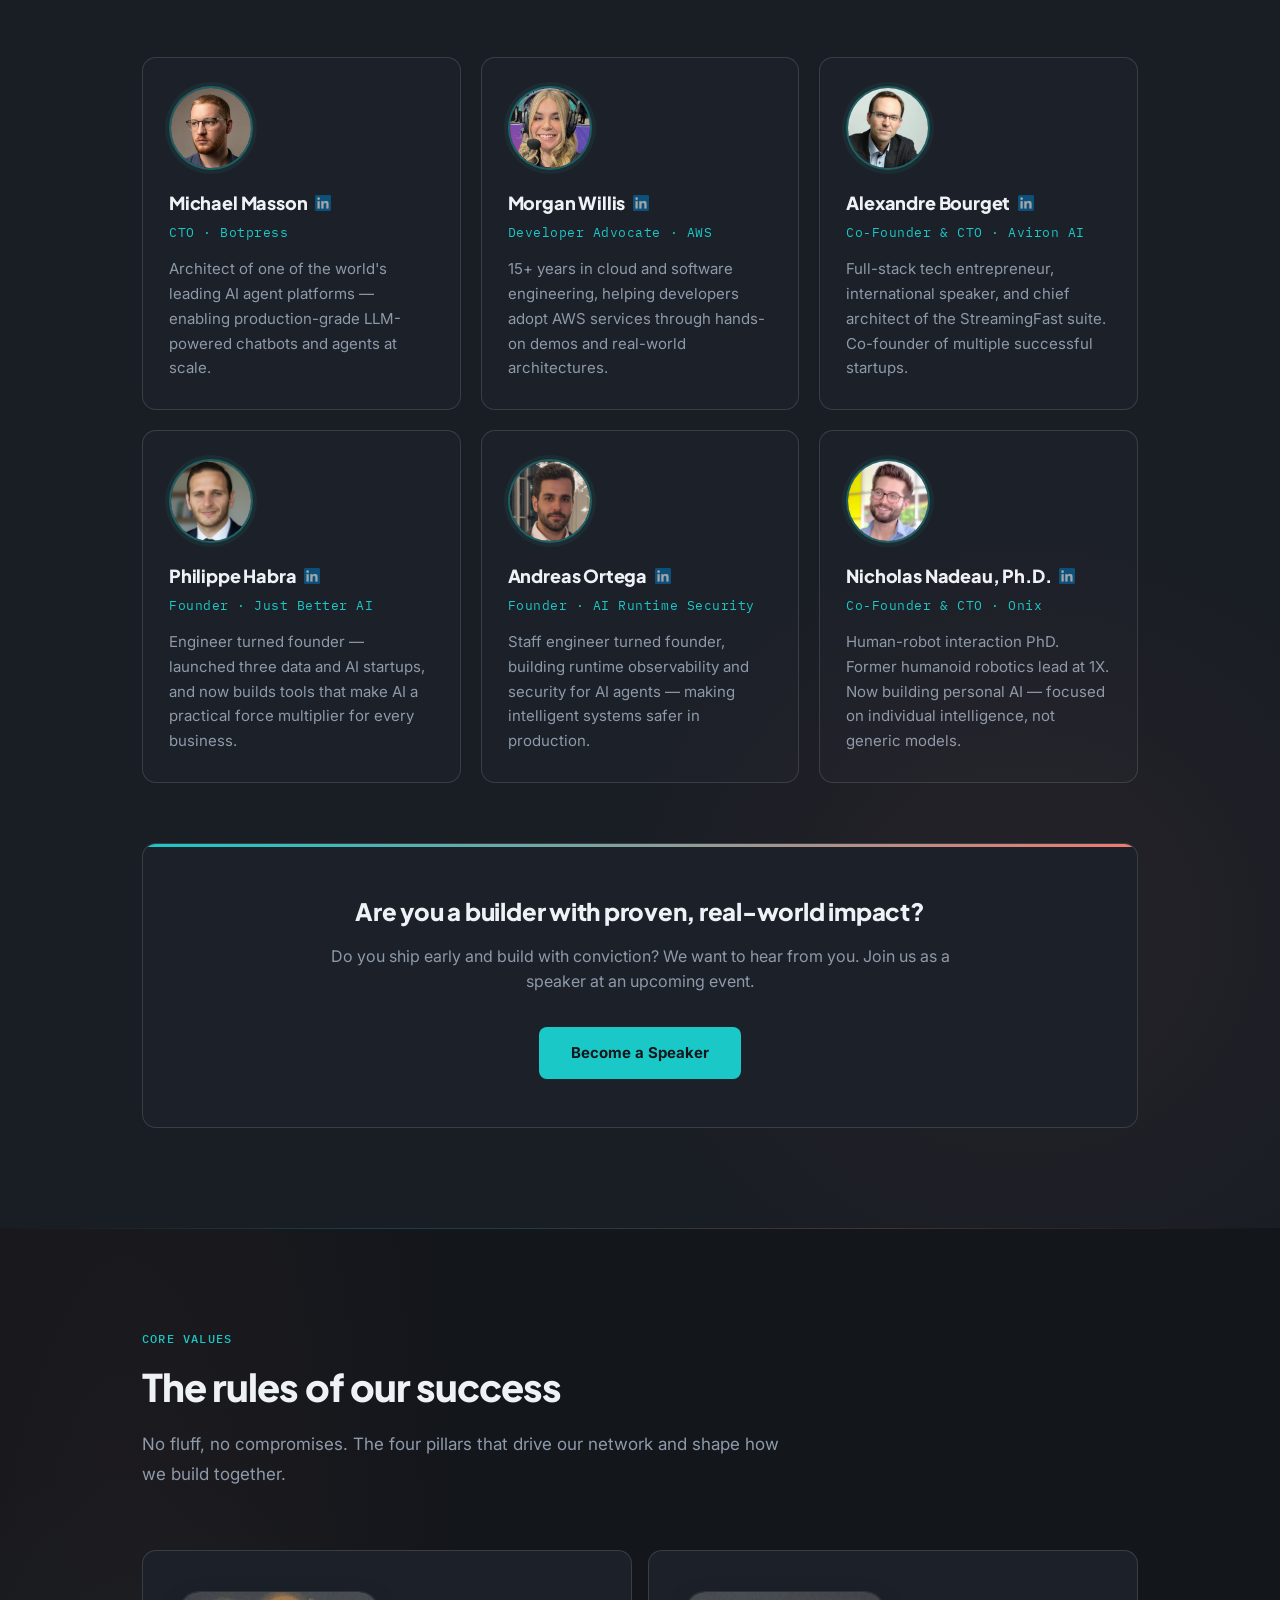
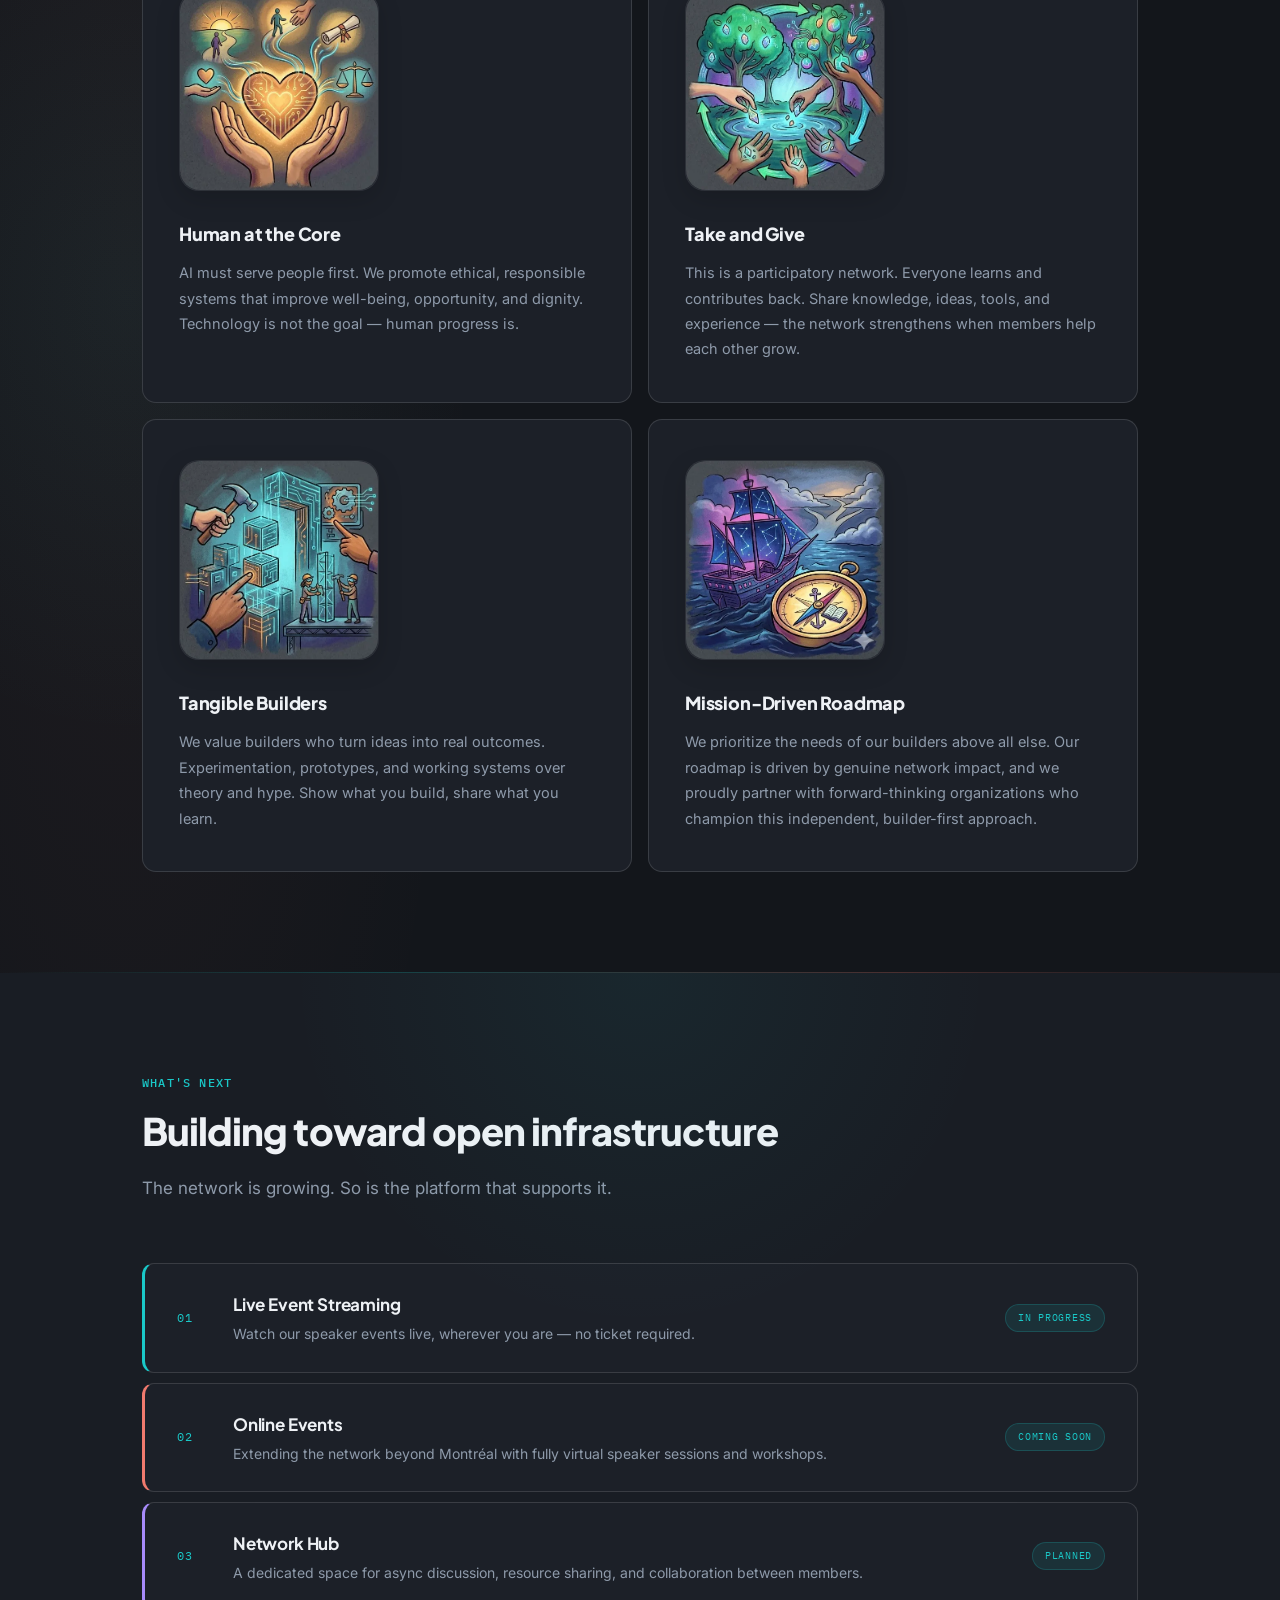
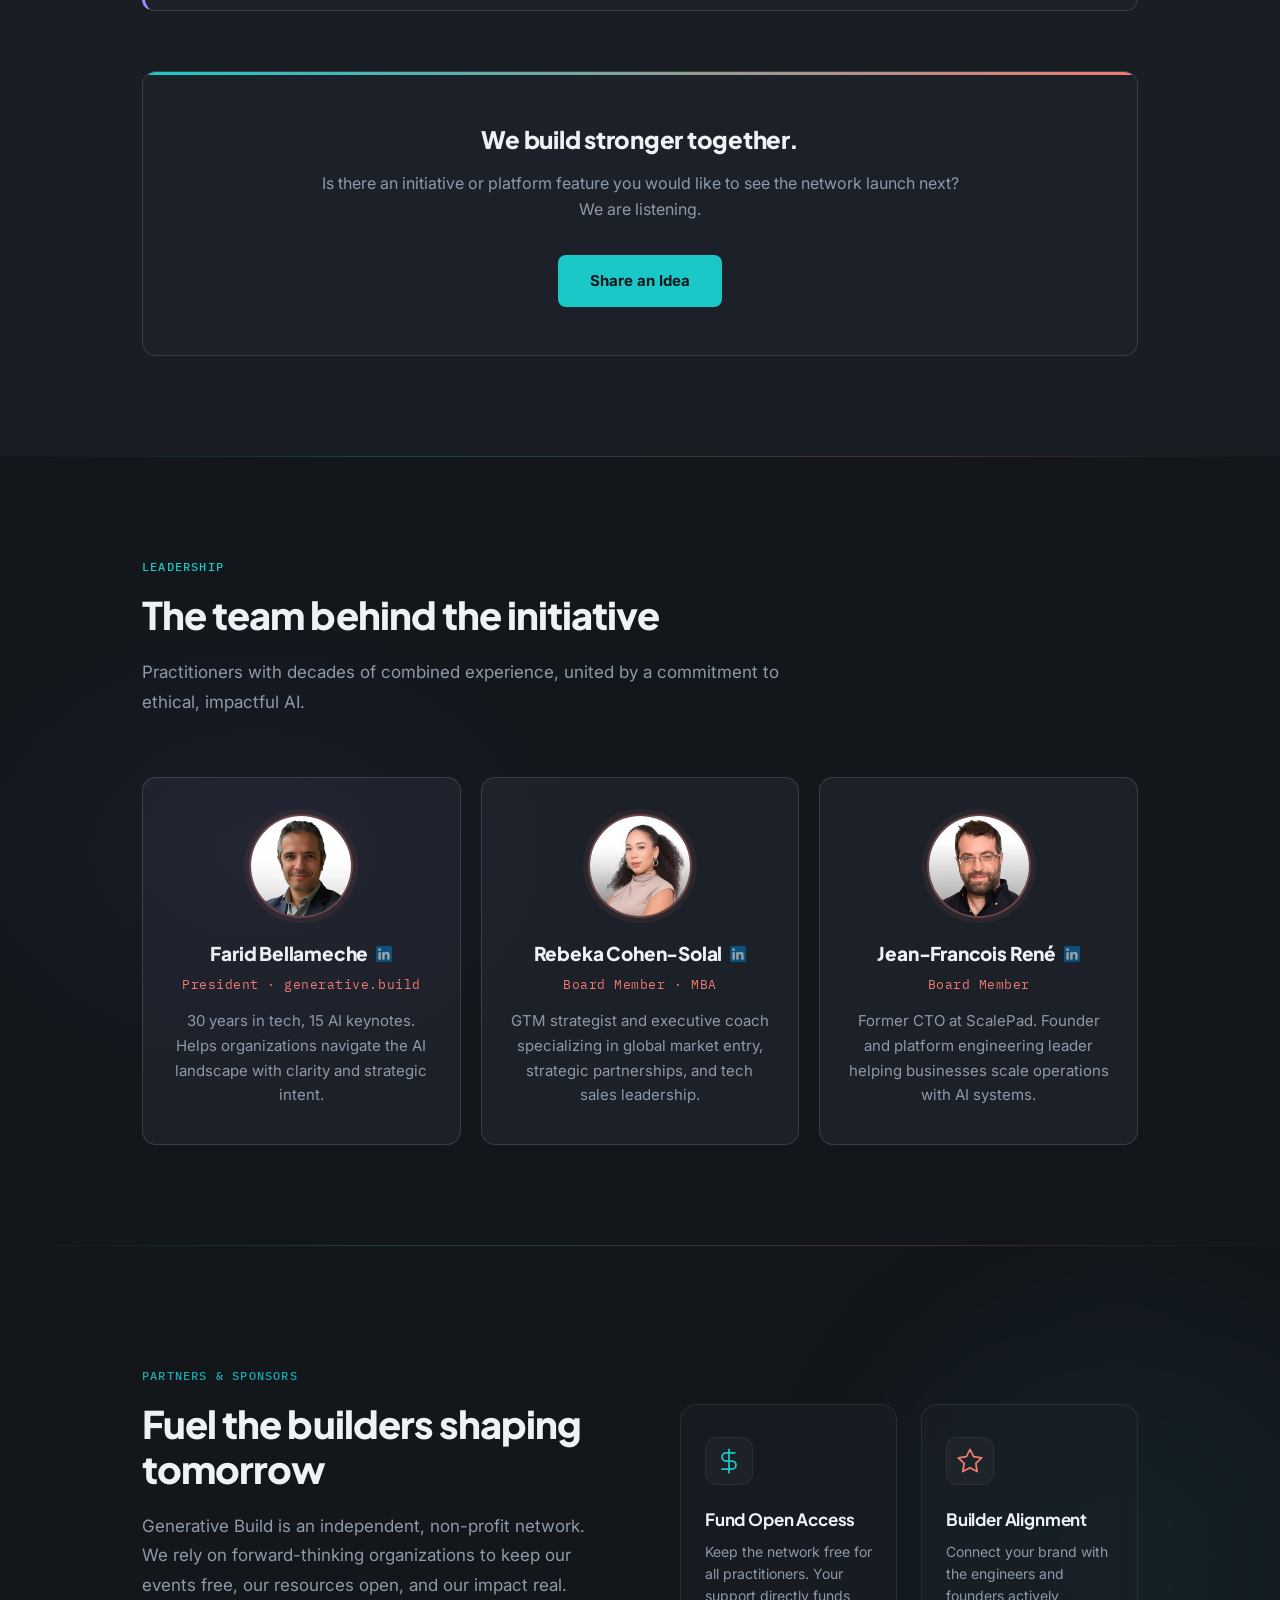
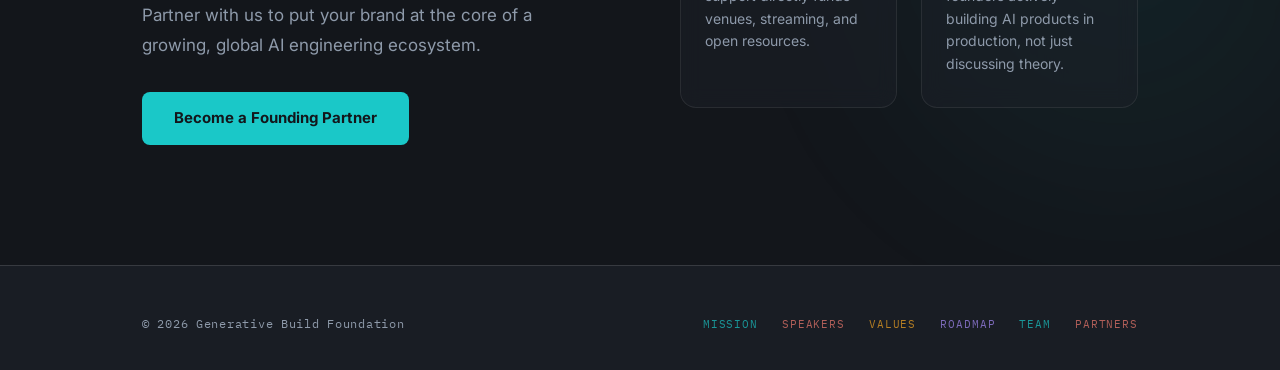
==== commit 7bbb6c12: "optimize assets" ====
--- a/index.html
+++ b/index.html
@@ -109,7 +109,7 @@
         <span data-fr>En 2024, j’ai lancé la Fondation Generative Build avec une idée simple : créer un espace pour partager, avec mes pairs, ce que je voyais émerger et les expérimentations que je menais autour de cette nouvelle vague qu’est l’IA générative.</span>
       </p>
       <div class="origin-author">
-        <img src="./assets/farid.png" alt="Farid Bellameche" class="origin-avatar" />
+        <img src="./assets/farid.webp" alt="Farid Bellameche" class="origin-avatar" />
         <div>
           <div class="origin-author-name">Farid Bellameche</div>
           <div class="origin-author-role"><span data-en>Founder</span><span data-fr>Fondateur</span></div>
@@ -177,7 +177,7 @@
       <a href="https://www.linkedin.com/in/michaelmasson55/" target="_blank" rel="noopener noreferrer" class="speaker-card">
         <div class="avatar-wrap">
           <div class="speaker-avatar">
-            <img src="./assets/michael-masson.png" alt="Michael Masson" style="width: 100%; height: 100%; object-fit: cover;" />
+            <img src="./assets/michael-masson.webp" alt="Michael Masson" style="width: 100%; height: 100%; object-fit: cover;" />
           </div>
         </div>
         <div class="speaker-name">Michael Masson <img src="./assets/ln.png" alt="LinkedIn" class="ln-icon" /></div>
@@ -189,7 +189,7 @@
       <a href="https://www.linkedin.com/in/morganwilliscloud/" target="_blank" rel="noopener noreferrer" class="speaker-card">
         <div class="avatar-wrap">
           <div class="speaker-avatar">
-            <img src="./assets/morgan-willis.png" alt="Morgan Willis" style="width: 100%; height: 100%; object-fit: cover;" />
+            <img src="./assets/morgan-willis.webp" alt="Morgan Willis" style="width: 100%; height: 100%; object-fit: cover;" />
           </div>
         </div>
         <div class="speaker-name">Morgan Willis <img src="./assets/ln.png" alt="LinkedIn" class="ln-icon" /></div>
@@ -201,7 +201,7 @@
       <a href="https://www.linkedin.com/in/alexandrebourget/" target="_blank" rel="noopener noreferrer" class="speaker-card">
         <div class="avatar-wrap">
           <div class="speaker-avatar">
-            <img src="./assets/alexandre-bourget.jpeg" alt="Alexandre Bourget" style="width: 100%; height: 100%; object-fit: cover;" />
+            <img src="./assets/alexandre-bourget.webp" alt="Alexandre Bourget" style="width: 100%; height: 100%; object-fit: cover;" />
           </div>
         </div>
         <div class="speaker-name">Alexandre Bourget <img src="./assets/ln.png" alt="LinkedIn" class="ln-icon" /></div>
@@ -213,7 +213,7 @@
       <a href="https://www.linkedin.com/in/philippe-habra-68410510a/" target="_blank" rel="noopener noreferrer" class="speaker-card">
         <div class="avatar-wrap">
           <div class="speaker-avatar">
-            <img src="./assets/philippe-habra.png" alt="Philippe Habra" style="width: 100%; height: 100%; object-fit: cover;" />
+            <img src="./assets/philippe-habra.webp" alt="Philippe Habra" style="width: 100%; height: 100%; object-fit: cover;" />
           </div>
         </div>
         <div class="speaker-name">Philippe Habra <img src="./assets/ln.png" alt="LinkedIn" class="ln-icon" /></div>
@@ -225,7 +225,7 @@
       <a href="https://www.linkedin.com/in/andreas-ortega-127965353/" target="_blank" rel="noopener noreferrer" class="speaker-card">
         <div class="avatar-wrap">
           <div class="speaker-avatar">
-            <img src="./assets/andreas-ortega.png" alt="Andreas Ortega" style="width: 100%; height: 100%; object-fit: cover;" />
+            <img src="./assets/andreas-ortega.webp" alt="Andreas Ortega" style="width: 100%; height: 100%; object-fit: cover;" />
           </div>
         </div>
         <div class="speaker-name">Andreas Ortega <img src="./assets/ln.png" alt="LinkedIn" class="ln-icon" /></div>
@@ -237,7 +237,7 @@
       <a href="https://www.linkedin.com/in/engnadeau/" target="_blank" rel="noopener noreferrer" class="speaker-card">
         <div class="avatar-wrap">
           <div class="speaker-avatar">
-            <img src="./assets/nicholas-nadeau.png" alt="Nicholas Nadeau, Ph.D." style="width: 100%; height: 100%; object-fit: cover;" />
+            <img src="./assets/nicholas-nadeau.webp" alt="Nicholas Nadeau, Ph.D." style="width: 100%; height: 100%; object-fit: cover;" />
           </div>
         </div>
         <div class="speaker-name">Nicholas Nadeau, Ph.D. <img src="./assets/ln.png" alt="LinkedIn" class="ln-icon" /></div>
@@ -271,22 +271,22 @@
     <p class="section-body reveal"><span data-en>No fluff, no compromises. The four pillars that drive our network and shape how we build together.</span><span data-fr>Sans artifice, sans compromis. Les quatre piliers qui propulsent notre réseau et façonnent notre façon de bâtir ensemble.</span></p>
     <div class="values-grid stagger-children reveal">
       <div class="value-card">
-        <div class="value-icon"><img src="./assets/human.png" alt="Human at the Core" /></div>
+        <div class="value-icon"><img src="./assets/human.webp" alt="Human at the Core" /></div>
         <div class="value-name"><span data-en>Human at the Core</span><span data-fr>L'Humain au Centre</span></div>
         <p class="value-desc"><span data-en>AI must serve people first. We promote ethical, responsible systems that improve well-being, opportunity, and dignity. Technology is not the goal — human progress is.</span><span data-fr>L'IA doit d'abord servir les gens. Nous promouvons des systèmes éthiques et responsables qui améliorent le bien-être, les opportunités et la dignité. La technologie n'est pas le but — le progrès humain l'est.</span></p>
       </div>
       <div class="value-card">
-        <div class="value-icon"><img src="./assets/take-give.png" alt="Take and Give" /></div>
+        <div class="value-icon"><img src="./assets/take-give.webp" alt="Take and Give" /></div>
         <div class="value-name"><span data-en>Take and Give</span><span data-fr>Recevoir et Donner</span></div>
         <p class="value-desc"><span data-en>This is a participatory network. Everyone learns and contributes back. Share knowledge, ideas, tools, and experience — the network strengthens when members help each other grow.</span><span data-fr>C'est un réseau participatif. Chacun apprend et redonne. Partagez vos connaissances, idées, outils et expériences — le réseau se renforce quand les membres s'entraident pour grandir.</span></p>
       </div>
       <div class="value-card">
-        <div class="value-icon"><img src="./assets/builder.png" alt="Tangible Builders" /></div>
+        <div class="value-icon"><img src="./assets/builder.webp" alt="Tangible Builders" /></div>
         <div class="value-name"><span data-en>Tangible Builders</span><span data-fr>Bâtisseurs Concrets</span></div>
         <p class="value-desc"><span data-en>We value builders who turn ideas into real outcomes. Experimentation, prototypes, and working systems over theory and hype. Show what you build, share what you learn.</span><span data-fr>Nous valorisons les bâtisseurs qui transforment des idées en résultats. L'expérimentation, les prototypes et les systèmes fonctionnels priment sur la théorie et le battage médiatique. Montrez ce que vous construisez, partagez ce que vous apprenez.</span></p>
       </div>
       <div class="value-card">
-        <div class="value-icon"><img src="./assets/roadmap.png" alt="Mission-Driven Roadmap" /></div>
+        <div class="value-icon"><img src="./assets/roadmap.webp" alt="Mission-Driven Roadmap" /></div>
         <div class="value-name"><span data-en>Mission-Driven Roadmap</span><span data-fr>Feuille de Route Guidée par la Mission</span></div>
         <p class="value-desc"><span data-en>We prioritize the needs of our builders above all else. Our roadmap is driven by genuine network impact, and we proudly partner with forward-thinking organizations who champion this independent, builder-first approach.</span><span data-fr>Nous priorisons les besoins de nos bâtisseurs avant tout. Notre feuille de route est guidée par un impact réel sur le réseau, et nous sommes fiers de nous associer à des organisations avant-gardistes qui soutiennent cette approche indépendante et centrée sur les bâtisseurs.</span></p>
       </div>
@@ -357,7 +357,7 @@
       <a href="https://www.linkedin.com/in/farid-bellameche-6606332/" target="_blank" rel="noopener noreferrer" class="board-card">
         <div class="avatar-wrap" style="text-align:center;">
           <div class="board-avatar">
-            <img src="./assets/farid.png" alt="Farid Bellameche" style="width: 100%; height: 100%; object-fit: cover;" />
+            <img src="./assets/farid.webp" alt="Farid Bellameche" style="width: 100%; height: 100%; object-fit: cover;" />
           </div>
         </div>
         <div class="board-name">Farid Bellameche <img src="./assets/ln.png" alt="LinkedIn" class="ln-icon" /></div>
@@ -368,7 +368,7 @@
       <a href="https://www.linkedin.com/in/rebekacohensolal/" target="_blank" rel="noopener noreferrer" class="board-card">
         <div class="avatar-wrap" style="text-align:center;">
           <div class="board-avatar">
-            <img src="./assets/rebeka-cohen-solal.png" alt="Rebeka Cohen-Solal" style="width: 100%; height: 100%; object-fit: cover;" />
+            <img src="./assets/rebeka-cohen-solal.webp" alt="Rebeka Cohen-Solal" style="width: 100%; height: 100%; object-fit: cover;" />
           </div>
         </div>
         <div class="board-name">Rebeka Cohen-Solal <img src="./assets/ln.png" alt="LinkedIn" class="ln-icon" /></div>
@@ -379,7 +379,7 @@
       <a href="https://www.linkedin.com/in/renejf/" target="_blank" rel="noopener noreferrer" class="board-card">
         <div class="avatar-wrap" style="text-align:center;">
           <div class="board-avatar">
-            <img src="./assets/jf-rene.png" alt="Jean-Francois René" style="width: 100%; height: 100%; object-fit: cover;" />
+            <img src="./assets/jf-rene.webp" alt="Jean-Francois René" style="width: 100%; height: 100%; object-fit: cover;" />
           </div>
         </div>
         <div class="board-name">Jean-Francois René <img src="./assets/ln.png" alt="LinkedIn" class="ln-icon" /></div>
--- a/assets/style.css
+++ b/assets/style.css
@@ -59,7 +59,7 @@
     display: flex; align-items: center; gap: 12px;
     text-decoration: none;
   }
-  .nav-logo img { height: 52px; }
+  .nav-logo img { height: 48px; }
   .nav-links { display: flex; align-items: center; gap: 32px; }
   .nav-links a {
     color: var(--muted); font-size: 15px; font-weight: 500;
@@ -637,11 +637,16 @@
   }
   .footer-links { display: flex; gap: 24px; }
   .footer-links a {
-    font-family: var(--font-mono); font-size: 11px; color: var(--muted);
+    font-family: var(--font-mono); font-size: 11px;
     text-decoration: none; letter-spacing: 0.08em; text-transform: uppercase;
-    transition: color .2s;
-  }
-  .footer-links a:hover { color: var(--teal); }
+    transition: opacity .2s, filter .2s;
+    opacity: 0.7;
+  }
+  .footer-links a:hover { opacity: 1; filter: brightness(1.2); }
+  .footer-links a:nth-child(4n+1) { color: var(--teal); }
+  .footer-links a:nth-child(4n+2) { color: var(--coral); }
+  .footer-links a:nth-child(4n+3) { color: var(--amber); }
+  .footer-links a:nth-child(4n+4) { color: #a78bfa; }
 
   /* ═══════════════════════════════════ PHOTO PLACEHOLDER TOOLTIP ═══════════════════════════════════ */
   .avatar-wrap { position: relative; }
@@ -710,3 +715,4 @@
   }
   .stat-card { position: relative; }
   .stat-card.counted .count-bar { width: 100%; }
+
